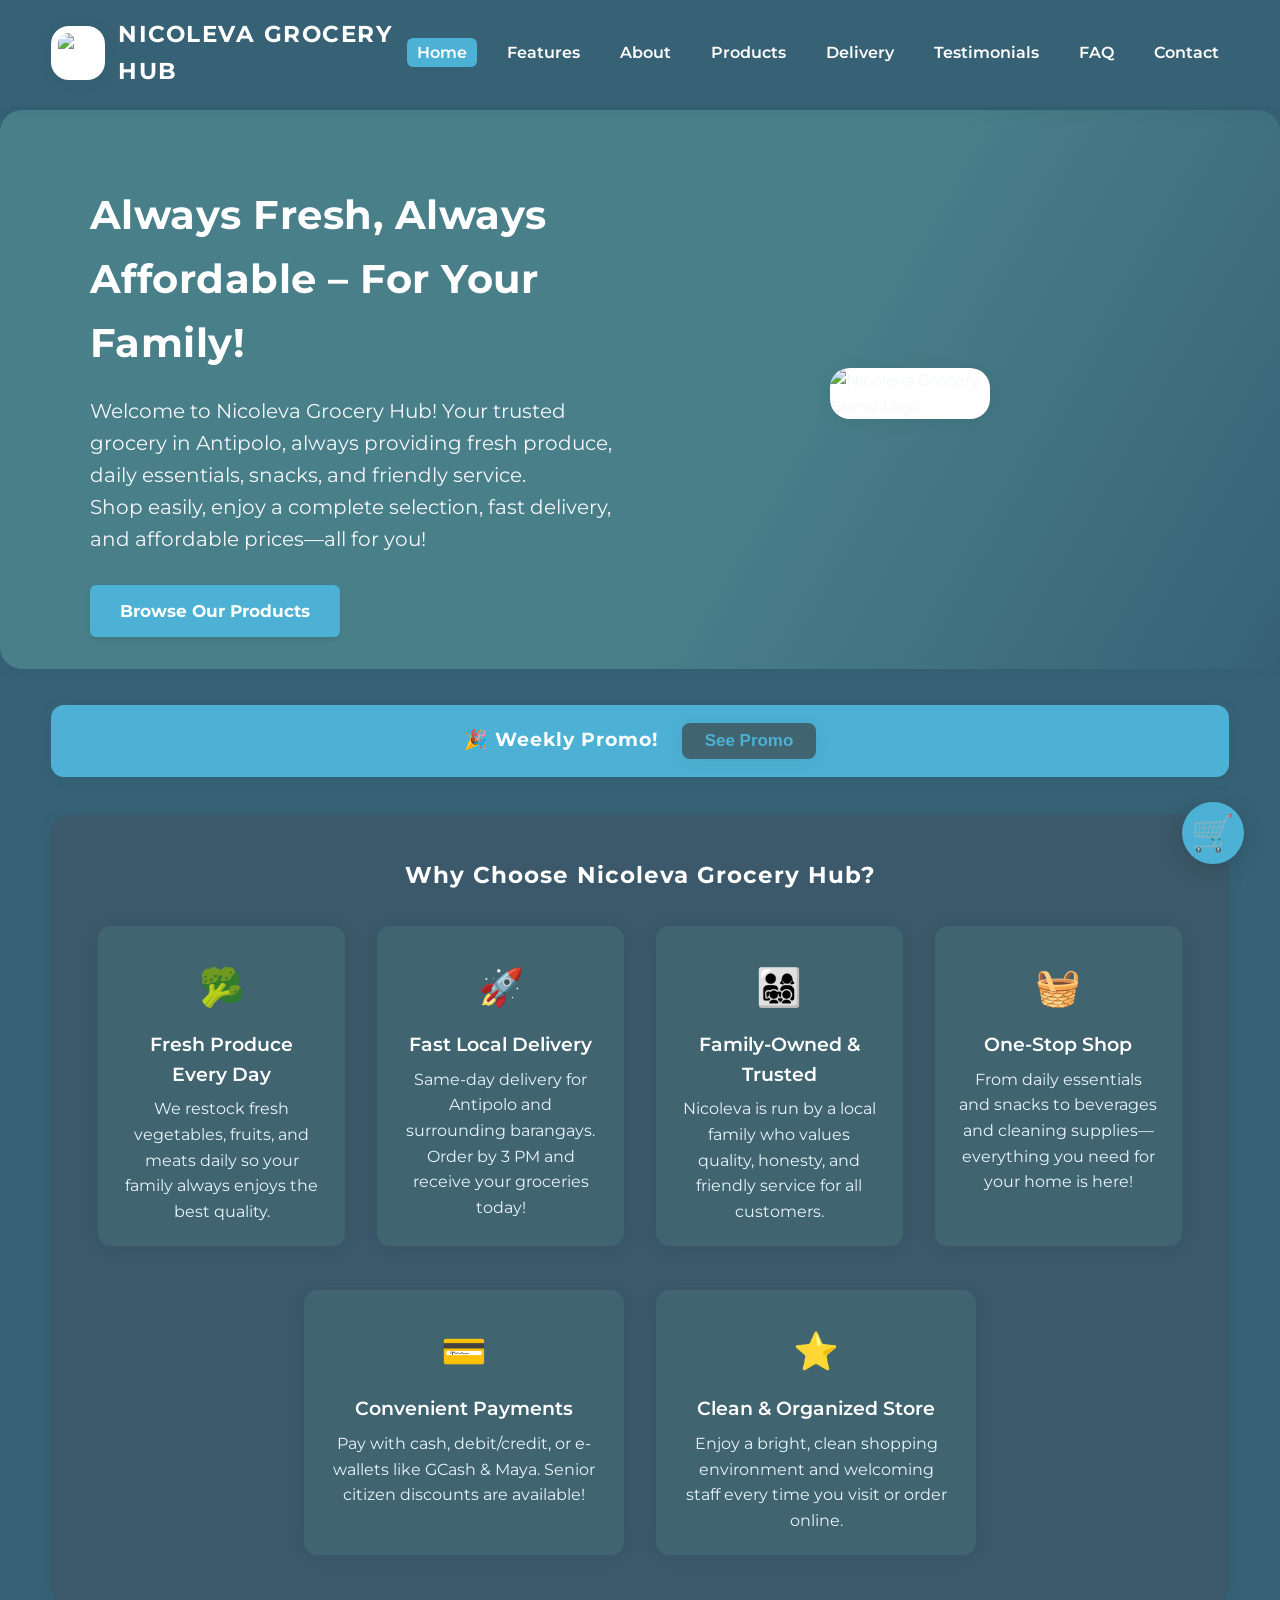
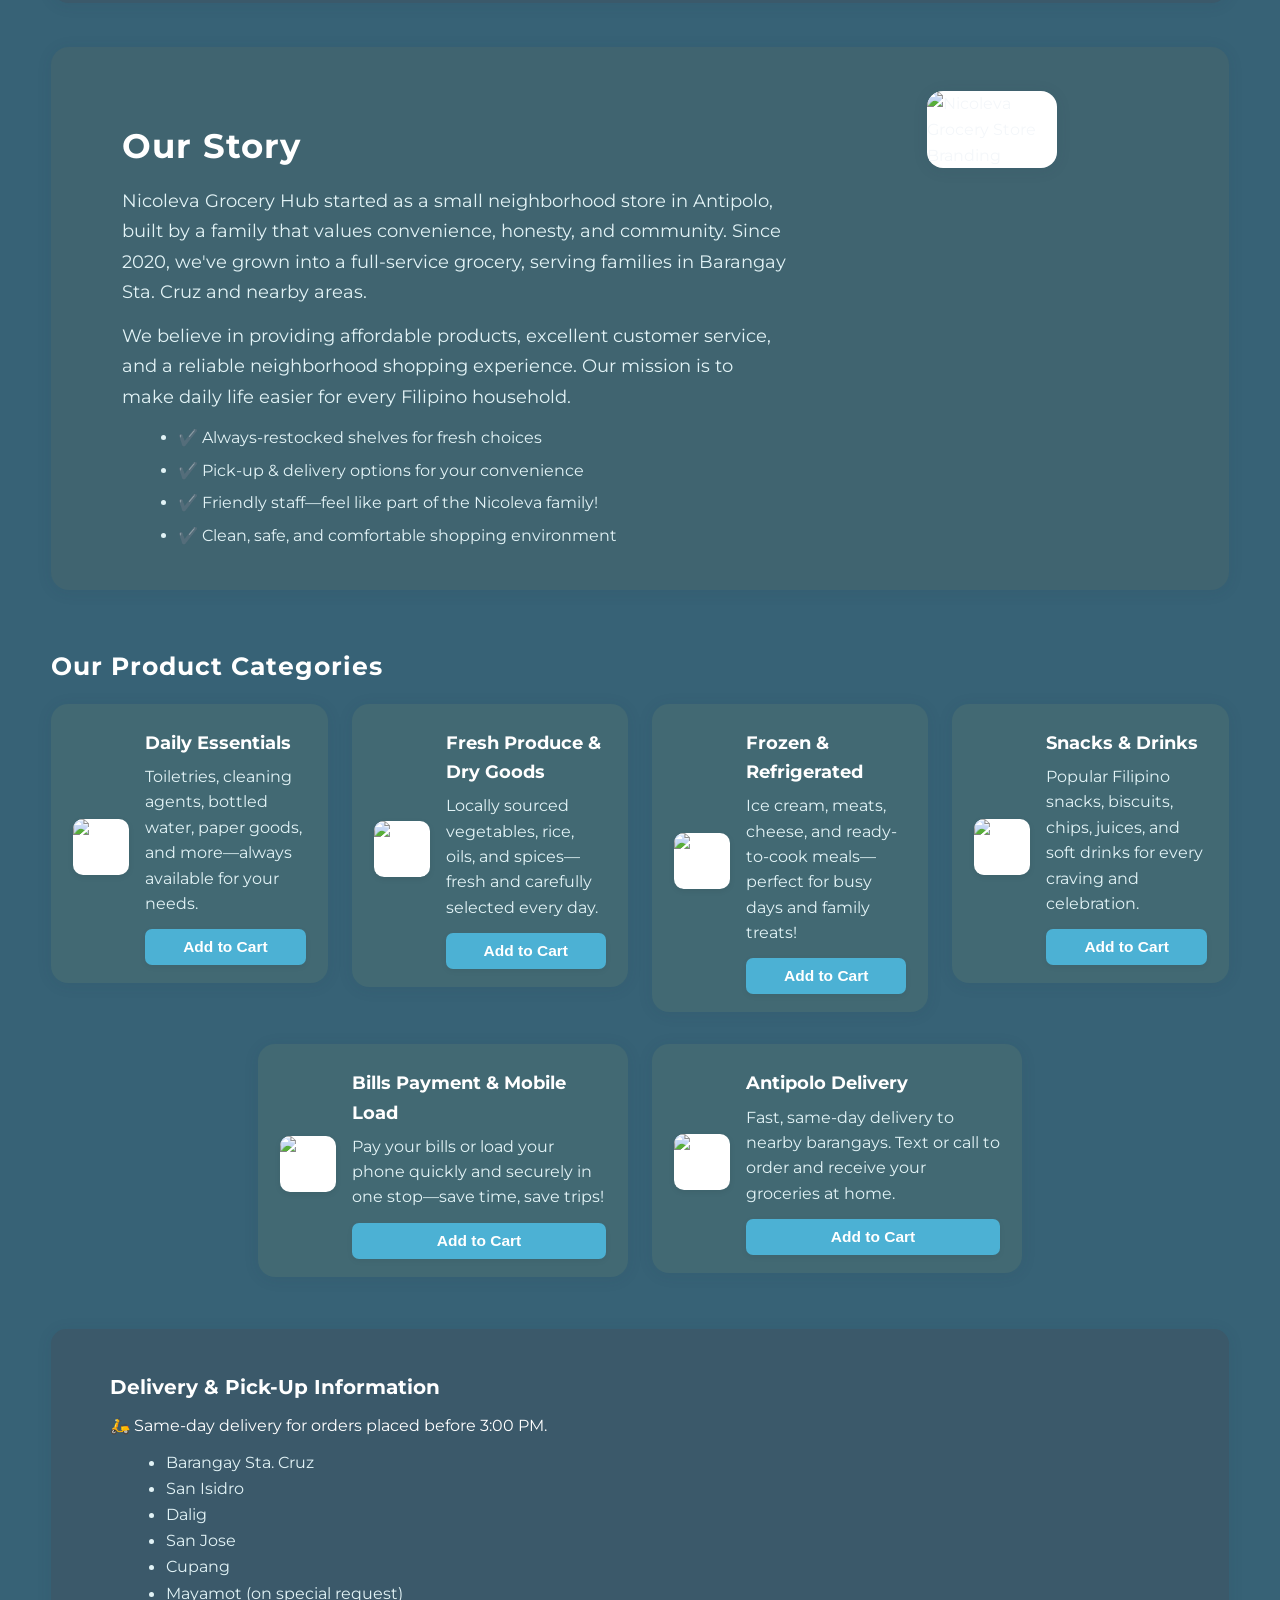
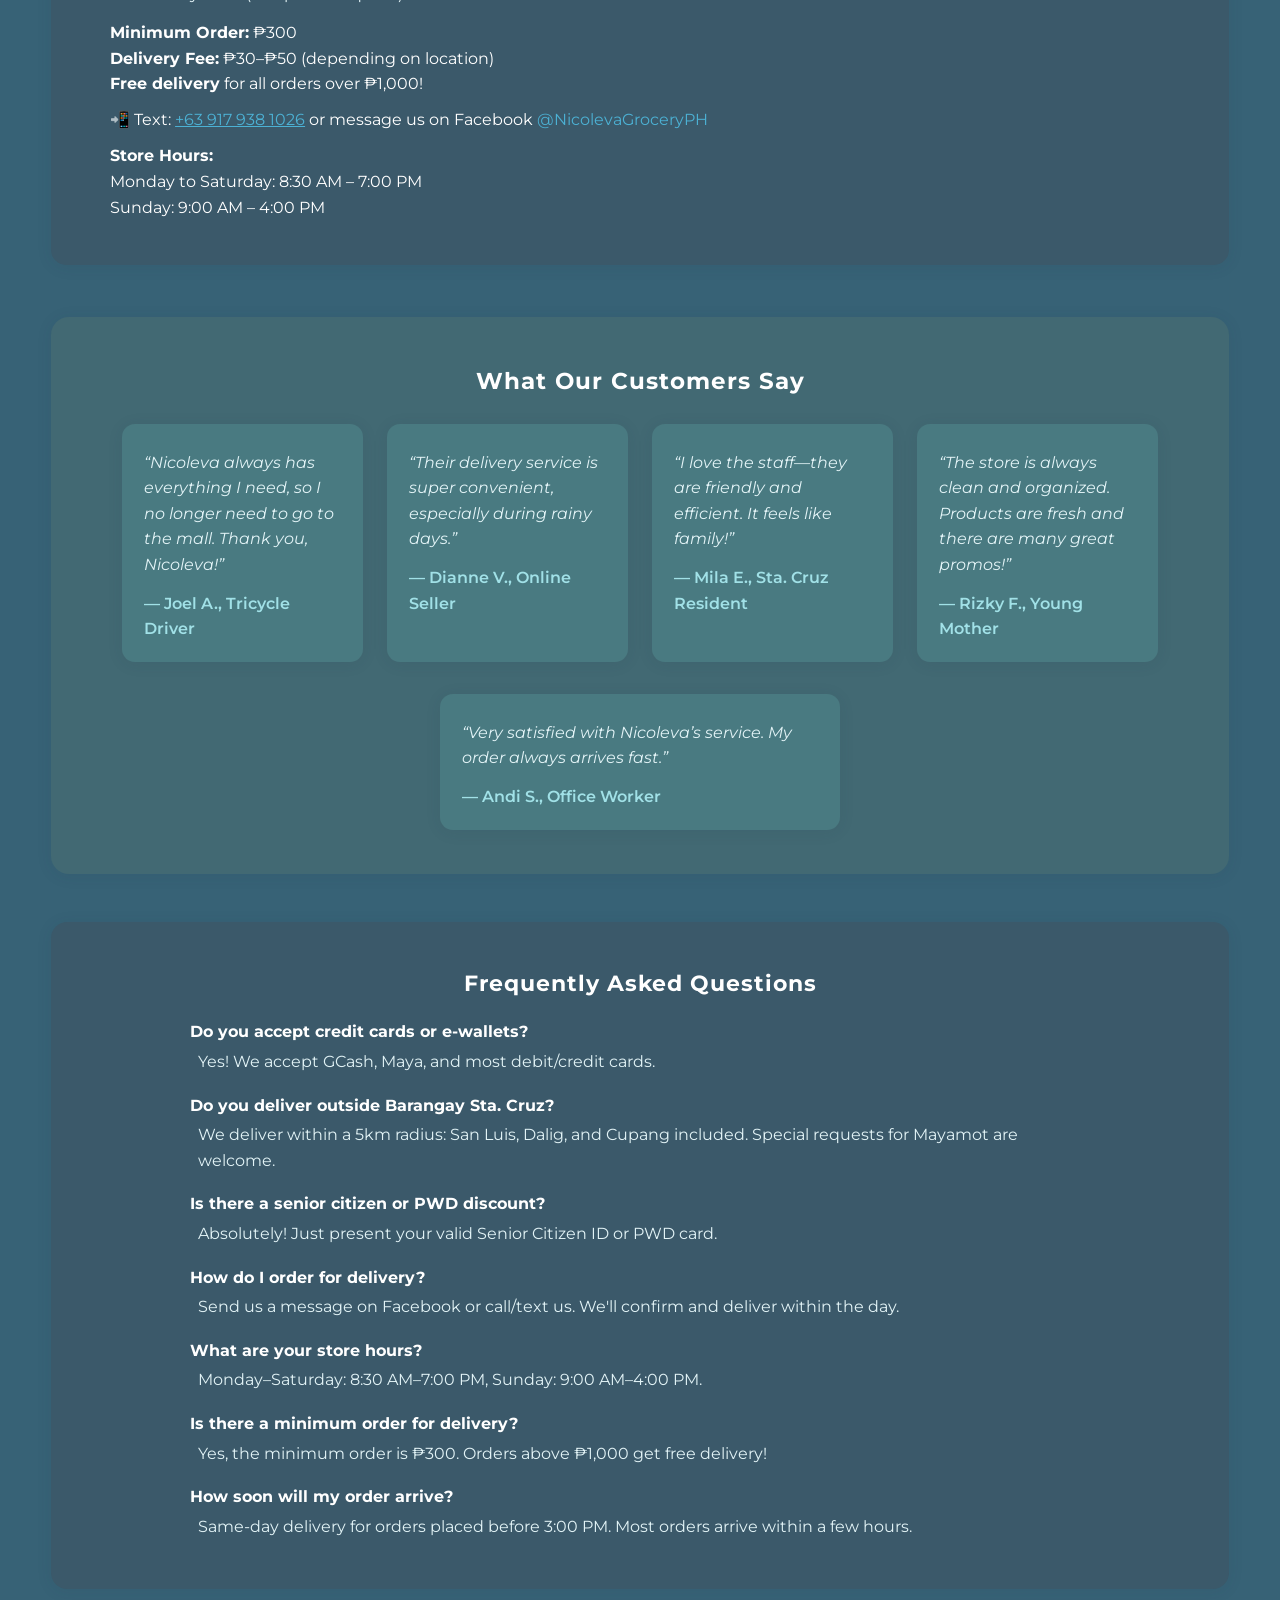
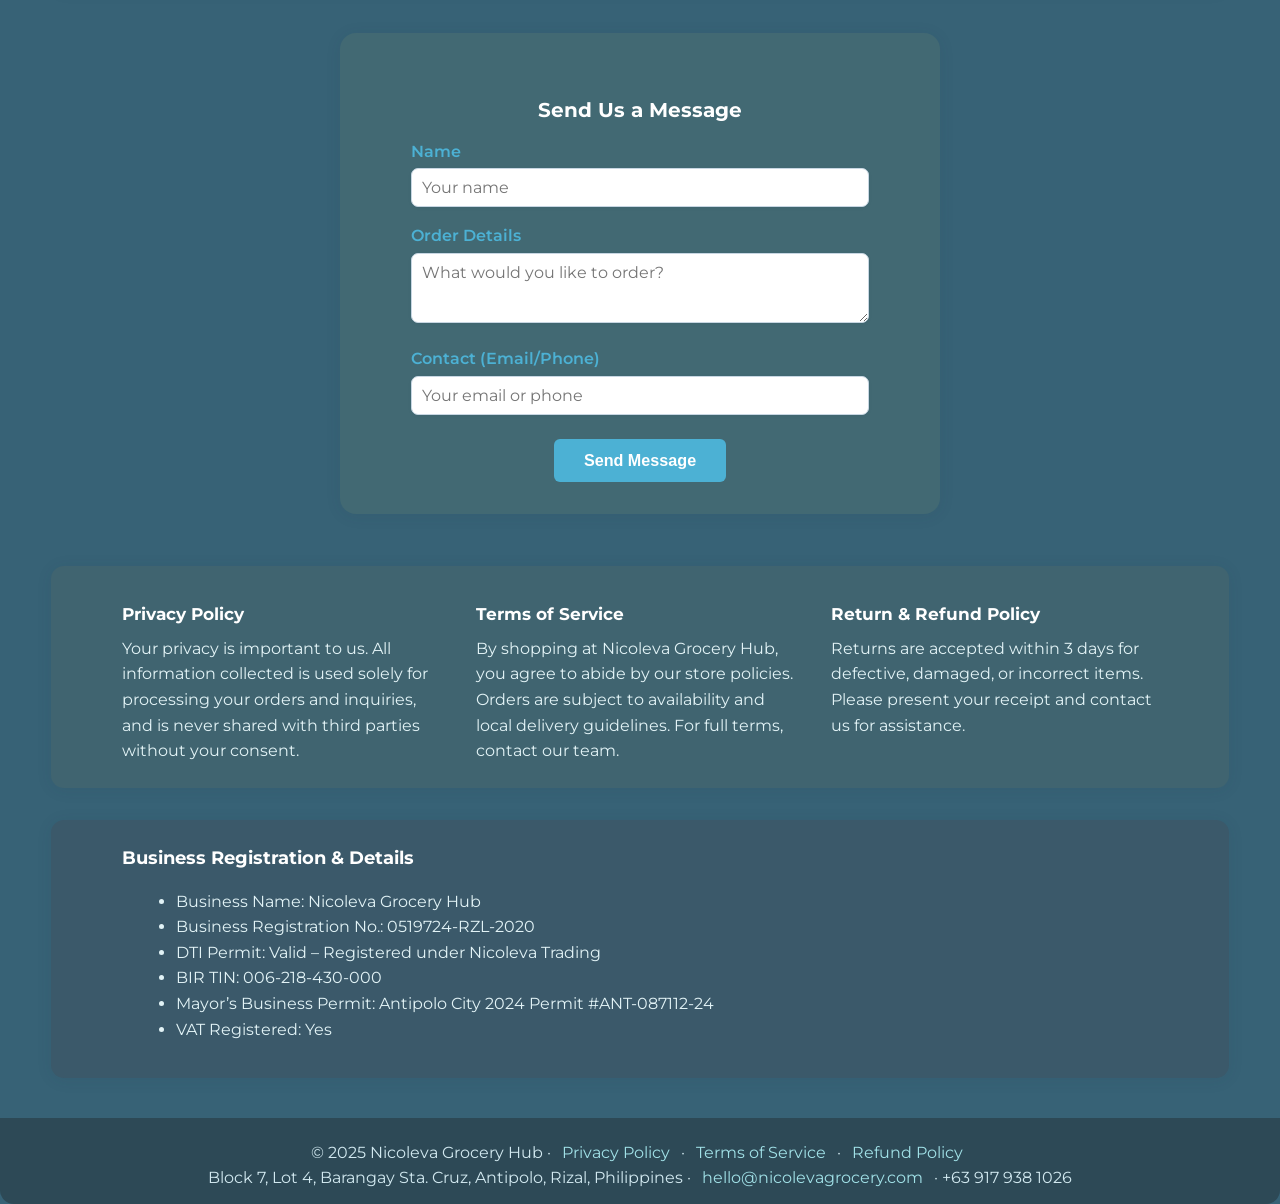
==== index.html @ 2c733f70 "Update index.html" ====
<!DOCTYPE html>
<html lang="en">
<head>
  <meta charset="UTF-8">
  <title>Nicoleva Grocery Hub – Antipolo’s Trusted Grocery Store</title>
  <meta name="viewport" content="width=device-width, initial-scale=1.0">
  <meta name="description" content="Nicoleva Grocery Hub – Your trusted and affordable grocery partner in Antipolo. Fresh produce, daily essentials, fast delivery, and great service in one place.">
  <link rel="icon" type="image/png" href="FAVICON.png">
  <link href="https://fonts.googleapis.com/css?family=Montserrat:400,600,700&display=swap" rel="stylesheet">
  <style>
    :root {
      --primary: #376276;
      --accent: #4cb1d4;
      --card-bg: #406470;
      --card-bg-alt: #426973;
      --section-bg: #3b596a;
      --text-main: #f4f7fa;
      --text-alt: #e2f3f6;
      --white: #fff;
      --shadow: 0 2px 16px rgba(30,60,74,0.09);
      --success: #2ecc71;
      --danger: #e74c3c;
    }
    * { box-sizing: border-box; }
    html, body {
      min-height: 100%;
      height: 100%;
    }
    body {
      margin: 0;
      font-family: 'Montserrat', Arial, sans-serif;
      background: var(--primary);
      color: var(--text-main);
      min-height: 100vh;
      line-height: 1.6;
    }
    header {
      background: var(--primary);
      box-shadow: var(--shadow);
      position: fixed;
      top: 0;
      left: 0;
      right: 0;
      width: 100vw;
      z-index: 1100;
      transition: box-shadow .16s;
    }
    .header-spacer {
      height: 86px;
      width: 100%;
      display: block;
    }
    @media (max-width: 600px) {
      .header-spacer {
        height: 60px;
      }
    }
    .container {
      width: 92%;
      max-width: 1200px;
      margin: 0 auto;
    }
    .navbar {
      display: flex;
      justify-content: space-between;
      align-items: center;
      padding: 16px 0;
      position: relative;
      min-height: 60px;
    }
    .navbar-inner {
      display: flex;
      width: 100%;
      align-items: center;
      justify-content: space-between;
    }
    .logo {
      display: flex;
      align-items: center;
      gap: 13px;
      text-decoration: none;
      color: var(--white);
      z-index: 1110;
    }
    .logo img {
      height: 54px;
      width: 54px;
      object-fit: contain;
      border-radius: 18px;
      background: var(--white);
      padding: 7px;
      box-shadow: var(--shadow);
    }
    .logo-text {
      font-weight: 700;
      font-size: 1.45rem;
      letter-spacing: 1.5px;
      color: var(--white);
    }
    nav {
      flex: 1 1 auto;
      display: flex;
      align-items: center;
      justify-content: flex-end;
      position: relative;
      z-index: 1109;
    }
    nav ul {
      display: flex;
      gap: 20px;
      list-style: none;
      margin: 0;
      padding: 0;
      transition: max-height 0.21s, opacity 0.18s;
      background: none;
      position: static;
      box-shadow: none;
      border-radius: 0;
    }
    nav a {
      text-decoration: none;
      color: var(--white);
      font-weight: 600;
      font-size: 1rem;
      padding: 5px 10px;
      border-radius: 6px;
      transition: background 0.2s;
    }
    nav a:hover, nav a.active {
      background: var(--accent);
      color: var(--white);
    }
    #burgerBtn {
      display: none;
      background: var(--accent);
      border: none;
      padding: 8px 14px;
      border-radius: 7px;
      font-size: 1.45em;
      color: var(--white);
      cursor: pointer;
      transition: background 0.2s;
      margin-left: 5px;
      margin-right: 3px;
      z-index: 1201;
      /* For mobile: will be absolutely positioned */
    }
    #burgerBtn:focus { outline: 2px solid #4cb1d4; }
    #burgerBtn.open {
      background: #357b92;
    }
    @media (max-width: 600px) {
      header {
        width: 100vw;
      }
      .navbar {
        padding: 0;
        min-height: 60px;
        height: 60px;
      }
      .navbar-inner {
        flex-direction: row;
        width: 100%;
        align-items: center;
        justify-content: space-between;
        height: 60px;
      }
      .logo img {
        height: 42px;
        width: 42px;
      }
      .logo-text {
        font-size: 1.07rem;
      }
      nav {
        width: 100%;
        height: 60px;
        display: flex;
        align-items: center;
        justify-content: flex-end;
        position: static;
      }
      #burgerBtn {
        display: inline-block;
        position: absolute;
        right: 0;
        top: 8px;
        margin-right: 18px;
        margin-left: 0;
        z-index: 1202;
      }
      nav ul {
        flex-direction: column;
        gap: 0;
        max-height: 0;
        opacity: 0;
        overflow: hidden;
        background: var(--primary);
        position: absolute;
        top: 60px;
        right: 0;
        left: 0;
        width: 100vw;
        box-shadow: 0 4px 24px rgba(0,0,0,0.09);
        border-radius: 0 0 14px 14px;
        z-index: 1100;
        transition: max-height 0.21s, opacity 0.18s;
      }
      nav ul.open {
        max-height: 600px;
        opacity: 1;
        padding: 14px 0 12px 0;
      }
      nav ul li {
        width: 100%;
        text-align: center;
        margin: 0;
        padding: 0;
      }
      nav ul li a {
        display: block;
        width: 100%;
        padding: 14px 14px;
        font-size: 1.08rem;
        border-radius: 0;
        border-bottom: 1px solid #426973;
      }
      nav ul li:last-child a {
        border-bottom: none;
      }
    }
    @media (max-width: 900px) {
      .features-list, .products-grid, .testimonials-grid {
        flex-direction: column;
        align-items: center;
      }
      .section-title, .features-title, .testimonials-title, .faq-title {
        text-align: center;
      }
      .about-section, .policies-section, .business-details-section, .delivery-section, .faq-section, .testimonials-section {
        padding-left: 3%;
        padding-right: 3%;
      }
    }
    /* HERO */
    .hero {
      background: linear-gradient(120deg, #487f89 60%, var(--primary) 100%);
      border-radius: 22px;
      margin-top: 24px;
      display: flex;
      flex-wrap: wrap;
      align-items: center;
      justify-content: space-between;
      padding: 40px 7% 32px 7%;
      box-shadow: var(--shadow);
      min-height: 320px;
    }
    .hero-content {
      max-width: 540px;
    }
    .hero-title {
      font-size: 2.5rem;
      font-weight: 700;
      color: var(--white);
      margin-bottom: 14px;
      letter-spacing: 0.5px;
    }
    .hero-subtitle {
      font-size: 1.25rem;
      color: var(--text-main);
      margin-bottom: 20px;
      line-height: 1.6;
    }
    .hero-action {
      background: var(--accent);
      color: var(--white);
      font-weight: 700;
      font-size: 1.09rem;
      border: none;
      border-radius: 6px;
      padding: 12px 30px;
      margin-top: 10px;
      cursor: pointer;
      transition: background 0.2s;
      box-shadow: 0 2px 6px rgba(0,0,0,0.07);
      text-decoration: none;
      display: inline-block;
    }
    .hero-action:hover {
      background: #2f9dbf;
    }
    .hero-img {
      flex: 1 1 210px;
      display: flex;
      justify-content: center;
      align-items: center;
      min-width: 180px;
    }
    .hero-img img {
      width: 160px;
      max-width: 100%;
      border-radius: 20px;
      background: var(--white);
      box-shadow: var(--shadow);
    }
    .promo-banner {
      background: var(--accent);
      color: var(--white);
      text-align: center;
      font-size: 1.18rem;
      font-weight: 700;
      letter-spacing: 1px;
      padding: 18px 0;
      border-radius: 13px;
      margin: 36px 0 24px 0;
      position: relative;
      box-shadow: var(--shadow);
    }
    .promo-btn {
      background: var(--card-bg);
      color: var(--accent);
      border: none;
      border-radius: 8px;
      padding: 8px 23px;
      font-size: 1.06rem;
      font-weight: 700;
      cursor: pointer;
      margin-left: 18px;
      transition: background 0.18s, color 0.18s;
      box-shadow: var(--shadow);
    }
    .promo-btn:hover {
      background: var(--white);
      color: var(--primary);
    }
    .promo-popup-bg {
      position: fixed;
      top: 0; left: 0; right: 0; bottom: 0;
      background: rgba(34,56,77,0.65);
      z-index: 1000;
      display: none;
      align-items: center;
      justify-content: center;
    }
    .promo-popup-bg.active {
      display: flex;
    }
    .promo-popup {
      background: var(--white);
      color: var(--primary);
      border-radius: 18px;
      padding: 36px 34px 26px 34px;
      box-shadow: 0 6px 32px rgba(0,0,0,0.17);
      text-align: center;
      position: relative;
      max-width: 95vw;
      width: 350px;
      animation: popup-fade-in 0.23s;
    }
    @keyframes popup-fade-in {
      from { transform:scale(0.9); opacity:0; }
      to { transform:scale(1); opacity:1; }
    }
    .promo-popup h4 {
      margin-top: 0;
      font-size: 1.35rem;
      font-weight: 700;
    }
    .promo-popup p {
      margin: 12px 0 0 0;
      font-size: 1.05rem;
      color: #2a4d5e;
    }
    .promo-close {
      position: absolute;
      top: 10px; right: 16px;
      background: none; border: none; font-size: 1.6em; color: var(--accent); cursor: pointer;
      font-weight: bold;
      padding: 0;
      line-height: 1;
    }
    .features-section {
      background: var(--section-bg);
      border-radius: 18px;
      margin: 38px 0 32px 0;
      box-shadow: var(--shadow);
      padding: 42px 4% 36px 4%;
    }
    .features-title {
      font-size: 1.45rem;
      font-weight: 700;
      color: var(--white);
      letter-spacing: 1px;
      text-align: center;
      margin-bottom: 32px;
    }
    .features-list {
      display: flex;
      flex-wrap: wrap;
      gap: 32px;
      justify-content: center;
      align-items: stretch;
    }
    .feature-card {
      background: var(--card-bg);
      border-radius: 13px;
      flex: 1 1 220px;
      min-width: 220px;
      max-width: 320px;
      padding: 32px 24px 22px 24px;
      box-shadow: var(--shadow);
      display: flex;
      flex-direction: column;
      align-items: center;
      text-align: center;
      color: var(--white);
      transition: transform 0.18s;
      margin-bottom: 12px;
    }
    .feature-card:hover {
      transform: translateY(-6px) scale(1.028);
      background: var(--accent);
      color: var(--white);
    }
    .feature-icon {
      font-size: 2.3rem;
      margin-bottom: 13px;
      color: var(--accent);
    }
    .feature-title {
      font-size: 1.16rem;
      font-weight: 600;
      margin-bottom: 7px;
      color: var(--white);
    }
    .feature-desc {
      font-size: 1rem;
      color: #e7f4fb;
      min-height: 52px;
    }
    .about-section {
      display: flex;
      flex-wrap: wrap;
      gap: 38px;
      align-items: flex-start;
      margin: 44px 0 0 0;
      background: var(--card-bg);
      border-radius: 18px;
      padding: 44px 6% 34px 6%;
      box-shadow: var(--shadow);
    }
    .about-content {
      flex: 2 1 340px;
    }
    .about-title {
      font-size: 2.1rem;
      font-weight: 700;
      margin-bottom: 13px;
      color: var(--white);
      letter-spacing: 1px;
    }
    .about-text {
      font-size: 1.12rem;
      margin-bottom: 13px;
      color: var(--text-alt);
      line-height: 1.7;
    }
    .about-list {
      margin: 0 0 0 16px;
      color: var(--text-alt);
    }
    .about-list li {
      margin-bottom: 7px;
      font-size: 1rem;
    }
    .about-img {
      flex: 1 1 170px;
      display: flex;
      justify-content: center;
      align-items: flex-start;
    }
    .about-img img {
      width: 130px;
      background: var(--white);
      border-radius: 16px;
      box-shadow: var(--shadow);
    }
    .products-section {
      margin: 56px 0 30px 0;
    }
    .section-title {
      font-size: 1.58rem;
      font-weight: 700;
      color: var(--white);
      margin-bottom: 18px;
      letter-spacing: 1px;
      text-align: left;
    }
    .products-grid {
      display: flex;
      flex-wrap: wrap;
      gap: 24px;
      justify-content: center;
      align-items: flex-start;
    }
    .product-card {
      background: var(--card-bg-alt);
      border-radius: 17px;
      flex: 1 1 240px;
      min-width: 260px;
      max-width: 370px;
      padding: 24px 22px 18px 22px;
      box-shadow: var(--shadow);
      color: var(--white);
      display: flex;
      flex-direction: row;
      gap: 16px;
      align-items: center;
      margin-bottom: 8px;
      transition: background 0.18s;
      position: relative;
    }
    .product-card:hover {
      background: var(--accent);
      color: var(--white);
    }
    .product-image {
      width: 56px;
      height: 56px;
      flex-shrink: 0;
      border-radius: 10px;
      background: var(--white);
      object-fit: cover;
      box-shadow: 0 2px 6px rgba(0,0,0,0.07);
      display: flex;
      align-items: center;
      justify-content: center;
    }
    .product-image img {
      width: 100%;
      height: 100%;
      border-radius: 10px;
      object-fit: cover;
      display: block;
    }
    .product-info {
      flex: 1 1 auto;
      display: flex;
      flex-direction: column;
      gap: 4px;
    }
    .product-title {
      font-size: 1.14rem;
      font-weight: 700;
      margin-bottom: 3px;
      color: var(--white);
    }
    .product-desc {
      font-size: 0.99rem;
      color: var(--text-alt);
    }
    .delivery-section {
      margin: 44px 0 38px 0;
      background: var(--section-bg);
      border-radius: 15px;
      padding: 42px 5% 34px 5%;
      box-shadow: var(--shadow);
      color: var(--white);
    }
    .delivery-title {
      font-size: 1.27rem;
      font-weight: 700;
      margin-bottom: 10px;
      color: var(--white);
    }
    .delivery-list {
      margin: 0 0 14px 16px;
      color: var(--text-alt);
      font-size: 1.02rem;
      line-height: 1.6;
    }
    .delivery-info {
      margin-bottom: 10px;
      font-size: 1.01rem;
    }
    .testimonials-section {
      margin: 52px 0 38px 0;
      background: var(--card-bg-alt);
      border-radius: 18px;
      padding: 46px 6% 36px 6%;
      box-shadow: var(--shadow);
    }
    .testimonials-title {
      font-size: 1.45rem;
      font-weight: 700;
      color: var(--white);
      margin-bottom: 24px;
      letter-spacing: 1px;
      text-align: center;
    }
    .testimonials-grid {
      display: flex;
      flex-wrap: wrap;
      gap: 24px;
      justify-content: center;
    }
    .testimonial-card {
      background: #497a81;
      border-radius: 13px;
      flex: 1 1 240px;
      min-width: 220px;
      max-width: 400px;
      padding: 26px 22px 20px 22px;
      color: var(--white);
      box-shadow: var(--shadow);
      font-size: 1rem;
      margin-bottom: 8px;
      position: relative;
    }
    .testimonial-quote {
      font-style: italic;
      color: #e2f3f6;
      margin-bottom: 13px;
    }
    .testimonial-author {
      font-weight: 600;
      color: #a1e1e7;
    }
    .faq-section {
      margin: 48px 0 38px 0;
      background: var(--section-bg);
      border-radius: 16px;
      padding: 44px 6% 32px 6%;
      box-shadow: var(--shadow);
      color: var(--white);
    }
    .faq-title {
      font-size: 1.36rem;
      font-weight: 700;
      margin-bottom: 19px;
      letter-spacing: 1px;
      text-align: center;
    }
    .faq-list {
      max-width: 900px;
      margin: 0 auto;
      color: var(--text-alt);
    }
    .faq-item {
      margin-bottom: 18px;
    }
    .faq-q {
      font-weight: 700;
      color: var(--white);
      margin-bottom: 4px;
    }
    .faq-a {
      margin-left: 0.5em;
    }
    .message-section {
      background: var(--card-bg-alt);
      border-radius: 16px;
      padding: 44px 6% 32px 6%;
      box-shadow: var(--shadow);
      color: var(--white);
      margin: 44px 0 36px 0;
      max-width: 600px;
      margin-left: auto;
      margin-right: auto;
    }
    .message-title {
      font-size: 1.27rem;
      font-weight: 700;
      margin-bottom: 12px;
      text-align: center;
    }
    .message-form label {
      display: block;
      margin-bottom: 4px;
      font-weight: 600;
      color: var(--accent);
    }
    .message-form input,
    .message-form textarea {
      width: 100%;
      padding: 9px 10px;
      margin-bottom: 16px;
      border: 1px solid #c7d6e2;
      border-radius: 7px;
      font-size: 1rem;
      font-family: inherit;
      background: var(--white);
      color: var(--primary);
      box-shadow: 0 1px 4px rgba(0,0,0,0.04);
    }
    .message-form textarea {
      min-height: 70px;
      resize: vertical;
    }
    .message-form button {
      background: var(--accent);
      color: var(--white);
      font-weight: 700;
      font-size: 1.01rem;
      border: none;
      border-radius: 6px;
      padding: 12px 30px;
      cursor: pointer;
      transition: background 0.16s;
      margin-top: 8px;
      display: block;
      margin-left: auto;
      margin-right: auto;
    }
    .message-form button:hover {
      background: #357b92;
    }
    .form-success {
      color: var(--success);
      font-weight: 600;
      text-align: center;
      margin-bottom: 14px;
    }
    .form-error {
      color: var(--danger);
      font-weight: 600;
      text-align: center;
      margin-bottom: 14px;
    }
    .cart-fab {
      position: fixed;
      right: 36px;
      bottom: 36px;
      background: var(--accent);
      color: var(--white);
      border: none;
      border-radius: 50%;
      width: 62px;
      height: 62px;
      display: flex;
      align-items: center;
      justify-content: center;
      box-shadow: 0 4px 24px rgba(0,0,0,0.15);
      cursor: pointer;
      z-index: 900;
      font-size: 2.2em;
      transition: background 0.18s;
    }
    .cart-fab:hover {
      background: #357b92;
    }
    @media (max-width: 600px) {
      .cart-fab {
        right: 18px;
        bottom: 18px;
        width: 54px;
        height: 54px;
        font-size: 1.75em;
      }
    }
    .cart-section {
      background: var(--card-bg-alt);
      border-radius: 14px;
      padding: 24px 5% 20px 5%;
      margin: 36px auto 30px auto;
      box-shadow: var(--shadow);
      color: var(--white);
      max-width: 460px;
      text-align: left;
      display: none;
      position: fixed;
      right: 40px;
      bottom: 110px;
      z-index: 1200;
      animation: popup-fade-in 0.23s;
    }
    .cart-section.open {
      display: block;
    }
    .cart-title {
      font-size: 1.19rem;
      font-weight: 700;
      margin-bottom: 8px;
    }
    .cart-items {
      margin-bottom: 8px;
      color: var(--text-alt);
    }
    .cart-empty {
      font-size: 1rem;
      color: #d2e9f0;
    }
    .cart-close-btn {
      position: absolute;
      top: 8px; right: 16px;
      background: none; border: none; font-size: 1.28em; color: var(--accent); cursor: pointer;
      font-weight: bold;
      line-height: 1;
    }
    @media (max-width: 600px) {
      .cart-section {
        right: 4px;
        left: 4px;
        width: auto;
        max-width: 97vw;
        bottom: 70px;
        padding: 19px 4% 14px 4%;
      }
    }
    .policies-section {
      background: var(--card-bg);
      border-radius: 13px;
      padding: 34px 6% 24px 6%;
      margin: 52px 0 32px 0;
      box-shadow: var(--shadow);
      color: var(--white);
      display: flex;
      flex-wrap: wrap;
      gap: 27px;
      justify-content: space-between;
    }
    .policy {
      flex: 1 1 220px;
      min-width: 200px;
      max-width: 390px;
      color: var(--text-alt);
    }
    .policy-title {
      font-size: 1.08rem;
      font-weight: 700;
      margin-bottom: 8px;
      color: var(--white);
    }
    .business-details-section {
      padding: 24px 6% 20px 6%;
      margin-bottom: 40px;
      background: var(--section-bg);
      border-radius: 13px;
      box-shadow: var(--shadow);
      color: var(--white);
    }
    .business-title {
      font-size: 1.13rem;
      font-weight: 700;
      margin-bottom: 8px;
    }
    .business-list {
      font-size: 1rem;
      color: var(--text-alt);
      margin-left: 14px;
    }
    footer {
      background: #2d4956;
      color: #d2e9f0;
      text-align: center;
      padding: 22px 0 14px 0;
      font-size: 0.98rem;
      border-radius: 0 0 14px 14px;
      margin-bottom: 0;
      margin-top: 22px;
    }
    footer a {
      color: #a1e1e7;
      text-decoration: none;
      margin: 0 7px;
    }
    footer a:hover { text-decoration: underline; }

    /* Tambahan untuk Add to Cart button */
    .add-cart-btn {
      background: var(--accent);
      color: var(--white);
      font-weight: 600;
      font-size: 0.97rem;
      border: none;
      border-radius: 7px;
      padding: 9px 20px;
      margin-top: 9px;
      cursor: pointer;
      transition: background 0.19s;
      box-shadow: 0 2px 6px rgba(0,0,0,0.05);
      display: inline-block;
    }
    .add-cart-btn:hover {
      background: #2f9dbf;
    }
    .cart-added-msg {
      color: var(--success);
      font-weight: 600;
      font-size: 0.98rem;
      margin-top: 6px;
      display: none;
    }

    /* Style tombol clear cart (per produk di cart) */
    .clear-cart-btn {
      background: var(--danger);
      color: #fff;
      font-weight: 700;
      font-size: 0.97rem;
      border: none;
      border-radius: 6px;
      padding: 5px 13px;
      margin-left: 10px;
      margin-right: 0;
      cursor: pointer;
      transition: background 0.19s;
      box-shadow: 0 1px 4px rgba(0,0,0,0.06);
      display: inline-block;
      vertical-align: middle;
    }
    .clear-cart-btn:hover {
      background: #c0392b;
    }
    /* Style tombol clear all cart */
    .clear-all-cart-btn {
      background: #e67e22;
      color: #fff;
      font-weight: 700;
      font-size: 0.97rem;
      border: none;
      border-radius: 6px;
      padding: 8px 18px;
      margin-top: 9px;
      margin-bottom: 7px;
      cursor: pointer;
      transition: background 0.19s;
      box-shadow: 0 1px 4px rgba(0,0,0,0.06);
      display: block;
      width: 100%;
      text-align: center;
    }
    .clear-all-cart-btn:hover {
      background: #d35400;
    }
    /* Style tombol checkout dan popup checkout tetap */
    .checkout-btn {
      background: #2ecc71;
      color: #fff;
      font-weight: 700;
      font-size: 1.07rem;
      border: none;
      border-radius: 8px;
      padding: 13px 32px;
      margin: 16px 0 0 0;
      cursor: pointer;
      transition: background 0.18s;
      box-shadow: 0 2px 8px rgba(0,0,0,0.07);
      display: block;
      width: 100%;
      text-align: center;
    }
    .checkout-btn:disabled {
      background: #a7e6c3;
      cursor: not-allowed;
      color: #ffffff;
    }
    .checkout-btn:hover:enabled {
      background: #1fa95a;
    }
    .checkout-popup-bg {
      position: fixed;
      left: 0; top: 0; right: 0; bottom: 0;
      background: rgba(57,72,92,0.57);
      z-index: 3000;
      display: none;
      align-items: center;
      justify-content: center;
    }
    .checkout-popup-bg.active {
      display: flex;
    }
    .checkout-popup {
      background: #fff;
      color: #376276;
      border-radius: 18px;
      box-shadow: 0 8px 32px rgba(0,0,0,0.18);
      padding: 38px 32px 29px 32px;
      text-align: center;
      min-width: 320px;
      max-width: 94vw;
      width: 370px;
      position: relative;
      animation: popup-fade-in 0.22s;
    }
    .checkout-popup h3 {
      margin-top: 0;
      font-size: 1.38rem;
      font-weight: 700;
      color: #2ecc71;
    }
    .checkout-popup ul {
      text-align: left;
      margin: 14px 0 0 0;
      padding: 0 0 0 18px;
      color: #2a4d5e;
      font-size: 1.06rem;
    }
    .checkout-popup .checkout-success {
      color: #2ecc71;
      font-weight: 700;
      margin: 17px 0 0 0;
      font-size: 1.13rem;
    }
    .checkout-popup .checkout-close {
      position: absolute;
      top: 10px;
      right: 18px;
      font-size: 1.6em;
      background: none;
      border: none;
      color: #4cb1d4;
      cursor: pointer;
      font-weight: bold;
      line-height: 1;
    }
    @media (max-width:500px){
      .checkout-popup {
        padding: 18px 4vw 14px 4vw;
        min-width: 0;
        width: 97vw;
      }
    }
  </style>
</head>
<body>
  <header>
    <div class="container navbar">
      <div class="navbar-inner">
        <a href="#" class="logo">
          <img src="LOGO.png" alt="Nicoleva Grocery Hub Logo" loading="lazy">
          <span class="logo-text">NICOLEVA GROCERY HUB</span>
        </a>
        <nav>
          <button id="burgerBtn" aria-label="Open Navigation Menu" tabindex="0" style="display:none;">
            &#9776;
          </button>
          <ul id="navMenu">
            <li><a href="#home" class="active">Home</a></li>
            <li><a href="#features">Features</a></li>
            <li><a href="#about">About</a></li>
            <li><a href="#products">Products</a></li>
            <li><a href="#delivery">Delivery</a></li>
            <li><a href="#testimonials">Testimonials</a></li>
            <li><a href="#faq">FAQ</a></li>
            <li><a href="#messages">Contact</a></li>
          </ul>
        </nav>
      </div>
    </div>
  </header>
  <div class="header-spacer"></div>
  <main>
    <section class="hero" id="home">
      <div class="hero-content">
        <h1 class="hero-title">Always Fresh, Always Affordable – For Your Family!</h1>
        <p class="hero-subtitle">
          Welcome to Nicoleva Grocery Hub! Your trusted grocery in Antipolo, always providing fresh produce, daily essentials, snacks, and friendly service.<br>
          Shop easily, enjoy a complete selection, fast delivery, and affordable prices—all for you!
        </p>
        <a href="#products" class="hero-action">Browse Our Products</a>
      </div>
      <div class="hero-img">
        <img src="LOGO.png" alt="Nicoleva Grocery Brand Logo">
      </div>
    </section>

    <div class="container">
      <section class="promo-banner">
        🎉 Weekly Promo! 
        <button class="promo-btn" id="promoBtn">See Promo</button>
      </section>
      <div class="promo-popup-bg" id="promoPopupBg">
        <div class="promo-popup">
          <button class="promo-close" id="promoCloseBtn" aria-label="Close">&times;</button>
          <h4>Buy 1 Board, Get 1 KG Free!</h4>
          <p>This week only, buy any board and receive 1 kilogram of your choice of rice or sugar for FREE.<br><br>
            Shop now and enjoy extra value only at Nicoleva Grocery Hub. Promo valid for walk-in and delivery orders.
          </p>
        </div>
      </div>
      <section class="features-section" id="features">
        <div class="features-title">Why Choose Nicoleva Grocery Hub?</div>
        <div class="features-list">
          <div class="feature-card">
            <div class="feature-icon">🥦</div>
            <div class="feature-title">Fresh Produce Every Day</div>
            <div class="feature-desc">We restock fresh vegetables, fruits, and meats daily so your family always enjoys the best quality.</div>
          </div>
          <div class="feature-card">
            <div class="feature-icon">🚀</div>
            <div class="feature-title">Fast Local Delivery</div>
            <div class="feature-desc">Same-day delivery for Antipolo and surrounding barangays. Order by 3 PM and receive your groceries today!</div>
          </div>
          <div class="feature-card">
            <div class="feature-icon">👨‍👩‍👧‍👦</div>
            <div class="feature-title">Family-Owned & Trusted</div>
            <div class="feature-desc">Nicoleva is run by a local family who values quality, honesty, and friendly service for all customers.</div>
          </div>
          <div class="feature-card">
            <div class="feature-icon">🧺</div>
            <div class="feature-title">One-Stop Shop</div>
            <div class="feature-desc">From daily essentials and snacks to beverages and cleaning supplies—everything you need for your home is here!</div>
          </div>
          <div class="feature-card">
            <div class="feature-icon">💳</div>
            <div class="feature-title">Convenient Payments</div>
            <div class="feature-desc">Pay with cash, debit/credit, or e-wallets like GCash & Maya. Senior citizen discounts are available!</div>
          </div>
          <div class="feature-card">
            <div class="feature-icon">⭐</div>
            <div class="feature-title">Clean & Organized Store</div>
            <div class="feature-desc">Enjoy a bright, clean shopping environment and welcoming staff every time you visit or order online.</div>
          </div>
        </div>
      </section>
      <section class="about-section" id="about">
        <div class="about-content">
          <h2 class="about-title">Our Story</h2>
          <div class="about-text">
            Nicoleva Grocery Hub started as a small neighborhood store in Antipolo, built by a family that values convenience, honesty, and community. Since 2020, we've grown into a full-service grocery, serving families in Barangay Sta. Cruz and nearby areas.
          </div>
          <div class="about-text">
            We believe in providing affordable products, excellent customer service, and a reliable neighborhood shopping experience. Our mission is to make daily life easier for every Filipino household.
          </div>
          <ul class="about-list">
            <li>✔️ Always-restocked shelves for fresh choices</li>
            <li>✔️ Pick-up & delivery options for your convenience</li>
            <li>✔️ Friendly staff—feel like part of the Nicoleva family!</li>
            <li>✔️ Clean, safe, and comfortable shopping environment</li>
          </ul>
        </div>
        <div class="about-img">
          <img src="LOGO.png" alt="Nicoleva Grocery Store Branding">
        </div>
      </section>
      <section class="products-section" id="products">
        <h2 class="section-title">Our Product Categories</h2>
        <div class="products-grid">
          <div class="product-card" data-title="Daily Essentials">
            <div class="product-image">
              <img src="assets/daily-essentials.jpg" alt="Daily Essentials">
            </div>
            <div class="product-info">
              <div class="product-title">Daily Essentials</div>
              <div class="product-desc">Toiletries, cleaning agents, bottled water, paper goods, and more—always available for your needs.</div>
              <button class="add-cart-btn">Add to Cart</button>
              <div class="cart-added-msg">Added to cart!</div>
            </div>
          </div>
          <div class="product-card" data-title="Fresh Produce & Dry Goods">
            <div class="product-image">
              <img src="assets/fresh-produce.jpg" alt="Fresh Produce & Dry Goods">
            </div>
            <div class="product-info">
              <div class="product-title">Fresh Produce & Dry Goods</div>
              <div class="product-desc">Locally sourced vegetables, rice, oils, and spices—fresh and carefully selected every day.</div>
              <button class="add-cart-btn">Add to Cart</button>
              <div class="cart-added-msg">Added to cart!</div>
            </div>
          </div>
          <div class="product-card" data-title="Frozen & Refrigerated">
            <div class="product-image">
              <img src="assets/frozen-goods.jpg" alt="Frozen & Refrigerated">
            </div>
            <div class="product-info">
              <div class="product-title">Frozen & Refrigerated</div>
              <div class="product-desc">Ice cream, meats, cheese, and ready-to-cook meals—perfect for busy days and family treats!</div>
              <button class="add-cart-btn">Add to Cart</button>
              <div class="cart-added-msg">Added to cart!</div>
            </div>
          </div>
          <div class="product-card" data-title="Snacks & Drinks">
            <div class="product-image">
              <img src="assets/snacks-drinks.jpg" alt="Snacks & Drinks">
            </div>
            <div class="product-info">
              <div class="product-title">Snacks & Drinks</div>
              <div class="product-desc">Popular Filipino snacks, biscuits, chips, juices, and soft drinks for every craving and celebration.</div>
              <button class="add-cart-btn">Add to Cart</button>
              <div class="cart-added-msg">Added to cart!</div>
            </div>
          </div>
          <div class="product-card" data-title="Bills Payment & Mobile Load">
            <div class="product-image">
              <img src="assets/bills-payment.jpg" alt="Bills Payment & Mobile Load">
            </div>
            <div class="product-info">
              <div class="product-title">Bills Payment & Mobile Load</div>
              <div class="product-desc">Pay your bills or load your phone quickly and securely in one stop—save time, save trips!</div>
              <button class="add-cart-btn">Add to Cart</button>
              <div class="cart-added-msg">Added to cart!</div>
            </div>
          </div>
          <div class="product-card" data-title="Antipolo Delivery">
            <div class="product-image">
              <img src="assets/delivery-service.jpg" alt="Local Delivery">
            </div>
            <div class="product-info">
              <div class="product-title">Antipolo Delivery</div>
              <div class="product-desc">Fast, same-day delivery to nearby barangays. Text or call to order and receive your groceries at home.</div>
              <button class="add-cart-btn">Add to Cart</button>
              <div class="cart-added-msg">Added to cart!</div>
            </div>
          </div>
        </div>
      </section>
      <section class="delivery-section" id="delivery">
        <div class="delivery-title">Delivery & Pick-Up Information</div>
        <div class="delivery-info">🛵 Same-day delivery for orders placed before 3:00 PM.</div>
        <ul class="delivery-list">
          <li>Barangay Sta. Cruz</li>
          <li>San Isidro</li>
          <li>Dalig</li>
          <li>San Jose</li>
          <li>Cupang</li>
          <li>Mayamot (on special request)</li>
        </ul>
        <div class="delivery-info">
          <strong>Minimum Order:</strong> ₱300<br>
          <strong>Delivery Fee:</strong> ₱30–₱50 (depending on location)<br>
          <strong>Free delivery</strong> for all orders over ₱1,000!
        </div>
        <div class="delivery-info">
          📲 Text: <a href="tel:+639179381026" style="color:#4cb1d4;">+63 917 938 1026</a> or message us on Facebook <span style="color:#4cb1d4;">@NicolevaGroceryPH</span>
        </div>
        <div class="delivery-info">
          <strong>Store Hours:</strong><br>
          Monday to Saturday: 8:30 AM – 7:00 PM<br>
          Sunday: 9:00 AM – 4:00 PM
        </div>
      </section>
      <section class="testimonials-section" id="testimonials">
        <div class="testimonials-title">What Our Customers Say</div>
        <div class="testimonials-grid">
          <div class="testimonial-card">
            <div class="testimonial-quote">“Nicoleva always has everything I need, so I no longer need to go to the mall. Thank you, Nicoleva!”</div>
            <div class="testimonial-author">— Joel A., Tricycle Driver</div>
          </div>
          <div class="testimonial-card">
            <div class="testimonial-quote">“Their delivery service is super convenient, especially during rainy days.”</div>
            <div class="testimonial-author">— Dianne V., Online Seller</div>
          </div>
          <div class="testimonial-card">
            <div class="testimonial-quote">“I love the staff—they are friendly and efficient. It feels like family!”</div>
            <div class="testimonial-author">— Mila E., Sta. Cruz Resident</div>
          </div>
          <div class="testimonial-card">
            <div class="testimonial-quote">“The store is always clean and organized. Products are fresh and there are many great promos!”</div>
            <div class="testimonial-author">— Rizky F., Young Mother</div>
          </div>
          <div class="testimonial-card">
            <div class="testimonial-quote">“Very satisfied with Nicoleva’s service. My order always arrives fast.”</div>
            <div class="testimonial-author">— Andi S., Office Worker</div>
          </div>
        </div>
      </section>
      <section class="faq-section" id="faq">
        <div class="faq-title">Frequently Asked Questions</div>
        <div class="faq-list">
          <div class="faq-item">
            <div class="faq-q">Do you accept credit cards or e-wallets?</div>
            <div class="faq-a">Yes! We accept GCash, Maya, and most debit/credit cards.</div>
          </div>
          <div class="faq-item">
            <div class="faq-q">Do you deliver outside Barangay Sta. Cruz?</div>
            <div class="faq-a">We deliver within a 5km radius: San Luis, Dalig, and Cupang included. Special requests for Mayamot are welcome.</div>
          </div>
          <div class="faq-item">
            <div class="faq-q">Is there a senior citizen or PWD discount?</div>
            <div class="faq-a">Absolutely! Just present your valid Senior Citizen ID or PWD card.</div>
          </div>
          <div class="faq-item">
            <div class="faq-q">How do I order for delivery?</div>
            <div class="faq-a">Send us a message on Facebook or call/text us. We'll confirm and deliver within the day.</div>
          </div>
          <div class="faq-item">
            <div class="faq-q">What are your store hours?</div>
            <div class="faq-a">Monday–Saturday: 8:30 AM–7:00 PM, Sunday: 9:00 AM–4:00 PM.</div>
          </div>
          <div class="faq-item">
            <div class="faq-q">Is there a minimum order for delivery?</div>
            <div class="faq-a">Yes, the minimum order is ₱300. Orders above ₱1,000 get free delivery!</div>
          </div>
          <div class="faq-item">
            <div class="faq-q">How soon will my order arrive?</div>
            <div class="faq-a">Same-day delivery for orders placed before 3:00 PM. Most orders arrive within a few hours.</div>
          </div>
        </div>
      </section>
      <section class="message-section" id="messages">
        <h2 class="message-title">Send Us a Message</h2>
        <form class="message-form" id="contactForm" autocomplete="off">
          <div id="formAlert"></div>
          <label for="name">Name</label>
          <input type="text" id="name" name="name" required maxlength="60" placeholder="Your name">
          <label for="order">Order Details</label>
          <textarea id="order" name="order" required maxlength="400" placeholder="What would you like to order?"></textarea>
          <label for="contact">Contact (Email/Phone)</label>
          <input type="text" id="contact" name="contact" required maxlength="80" placeholder="Your email or phone">
          <button type="submit">Send Message</button>
        </form>
      </section>
      <section class="policies-section">
        <div class="policy">
          <div class="policy-title">Privacy Policy</div>
          <div>
            Your privacy is important to us. All information collected is used solely for processing your orders and inquiries, and is never shared with third parties without your consent.
          </div>
        </div>
        <div class="policy">
          <div class="policy-title">Terms of Service</div>
          <div>
            By shopping at Nicoleva Grocery Hub, you agree to abide by our store policies. Orders are subject to availability and local delivery guidelines. For full terms, contact our team.
          </div>
        </div>
        <div class="policy">
          <div class="policy-title">Return & Refund Policy</div>
          <div>
            Returns are accepted within 3 days for defective, damaged, or incorrect items. Please present your receipt and contact us for assistance.
          </div>
        </div>
      </section>
      <section class="business-details-section">
        <div class="business-title">Business Registration & Details</div>
        <ul class="business-list">
          <li>Business Name: Nicoleva Grocery Hub</li>
          <li>Business Registration No.: 0519724-RZL-2020</li>
          <li>DTI Permit: Valid – Registered under Nicoleva Trading</li>
          <li>BIR TIN: 006-218-430-000</li>
          <li>Mayor’s Business Permit: Antipolo City 2024 Permit #ANT-087112-24</li>
          <li>VAT Registered: Yes</li>
        </ul>
      </section>
    </div>
    <button class="cart-fab" id="cartFabBtn" aria-label="View Cart">
      🛒
    </button>
    <section class="cart-section" id="cartSection">
      <button class="cart-close-btn" id="cartCloseBtn" aria-label="Close Cart">&times;</button>
      <div class="cart-title">Your Shopping Cart</div>
      <div class="cart-items cart-empty">
        Your cart is currently empty.
      </div>
      <button class="clear-all-cart-btn" id="clearAllCartBtn" disabled>Clear All Cart</button>
      <button class="checkout-btn" id="checkoutBtn" disabled>Check Out</button>
    </section>
  </main>
  <footer>
    &copy; 2025 Nicoleva Grocery Hub &middot; 
    <a href="privacy-policy.html">Privacy Policy</a> &middot; 
    <a href="terms.html">Terms of Service</a> &middot; 
    <a href="refund-policy.html">Refund Policy</a>
    <br>
    Block 7, Lot 4, Barangay Sta. Cruz, Antipolo, Rizal, Philippines &middot; 
    <a href="mailto:hello@nicolevagrocery.com">hello@nicolevagrocery.com</a> &middot; 
    +63 917 938 1026
  </footer>
  <script>
    document.getElementById('promoBtn').onclick = function() {
      document.getElementById('promoPopupBg').classList.add('active');
    };
    document.getElementById('promoCloseBtn').onclick = function() {
      document.getElementById('promoPopupBg').classList.remove('active');
    };
    document.getElementById('promoPopupBg').onclick = function(e) {
      if(e.target === this) this.classList.remove('active');
    };
    var cartFabBtn = document.getElementById('cartFabBtn');
    var cartSection = document.getElementById('cartSection');
    var cartCloseBtn = document.getElementById('cartCloseBtn');
    cartFabBtn.onclick = function() {
      cartSection.classList.add('open');
    };
    cartCloseBtn.onclick = function() {
      cartSection.classList.remove('open');
    };
    window.addEventListener('click', function(e) {
      if(cartSection.classList.contains('open') && !cartSection.contains(e.target) && e.target !== cartFabBtn){
        if(!e.target.closest('.cart-fab')) cartSection.classList.remove('open');
      }
    });
    document.getElementById('contactForm').onsubmit = function(e) {
      e.preventDefault();
      var name = document.getElementById('name').value.trim();
      var order = document.getElementById('order').value.trim();
      var contact = document.getElementById('contact').value.trim();
      var alertDiv = document.getElementById('formAlert');
      if(name.length < 2 || order.length < 3 || contact.length < 5) {
        alertDiv.innerHTML = '<div class="form-error">Please fill in all fields correctly.</div>';
        return;
      }
      alertDiv.innerHTML = '<div class="form-success">Thank you! Your message has been sent.</div>';
      document.getElementById('contactForm').reset();
      setTimeout(function(){ alertDiv.innerHTML = ""; }, 4000);
    };

    // Responsive Burger Menu Logic
    (function() {
      var burgerBtn = document.getElementById('burgerBtn');
      var navMenu = document.getElementById('navMenu');
      var nav = burgerBtn.parentNode;
      function closeMenu() {
        burgerBtn.classList.remove('open');
        navMenu.classList.remove('open');
      }
      function openMenu() {
        burgerBtn.classList.add('open');
        navMenu.classList.add('open');
      }
      function toggleMenu() {
        if(navMenu.classList.contains('open')) {
          closeMenu();
        } else {
          openMenu();
        }
      }
      burgerBtn.addEventListener('click', toggleMenu);
      document.addEventListener('click', function(e) {
        if(window.innerWidth <= 600 && navMenu.classList.contains('open')) {
          if(!navMenu.contains(e.target) && e.target !== burgerBtn) {
            closeMenu();
          }
        }
      });
      navMenu.querySelectorAll('a').forEach(function(link) {
        link.addEventListener('click', function() {
          if(window.innerWidth <= 600) closeMenu();
        });
      });
      burgerBtn.addEventListener('keydown', function(e) {
        if(e.key === 'Enter' || e.key === ' ') {
          e.preventDefault();
          toggleMenu();
        }
      });
      function updateMenuDisplay() {
        if(window.innerWidth <= 600) {
          burgerBtn.style.display = 'inline-block';
          navMenu.classList.remove('open');
          closeMenu();
        } else {
          burgerBtn.style.display = 'none';
          navMenu.classList.remove('open');
        }
      }
      window.addEventListener('resize', updateMenuDisplay);
      updateMenuDisplay();
    })();

    // Add to Cart, Clear Cart, and Checkout Logic
    var cart = JSON.parse(localStorage.getItem('nicoleva_cart') || "[]");
    var productCards = document.querySelectorAll('.product-card');
    var cartItemsDiv = document.querySelector('.cart-items');
    var checkoutBtn = document.getElementById('checkoutBtn');
    var clearAllCartBtn = document.getElementById('clearAllCartBtn');

    function updateCartDisplay() {
      if(cart.length === 0) {
        cartItemsDiv.classList.add('cart-empty');
        cartItemsDiv.innerHTML = 'Your cart is currently empty.';
        checkoutBtn.disabled = true;
        clearAllCartBtn.disabled = true;
      } else {
        cartItemsDiv.classList.remove('cart-empty');
        cartItemsDiv.innerHTML = cart.map(function(item, idx){
          return `<div>
            <b>${item.title}</b> <span style="color:#a1e1e7;">x${item.qty}</span>
            <button class="clear-cart-btn" data-idx="${idx}" title="Remove this product">×</button>
          </div>`;
        }).join('');
        checkoutBtn.disabled = false;
        clearAllCartBtn.disabled = false;
        // Attach events for clear buttons after rendering
        var clearBtns = cartItemsDiv.querySelectorAll('.clear-cart-btn');
        clearBtns.forEach(function(btn){
          btn.onclick = function(){
            var idx = parseInt(btn.getAttribute('data-idx'));
            cart.splice(idx, 1);
            localStorage.setItem('nicoleva_cart', JSON.stringify(cart));
            updateCartDisplay();
          };
        });
      }
    }
    productCards.forEach(function(card){
      var addBtn = card.querySelector('.add-cart-btn');
      var addedMsg = card.querySelector('.cart-added-msg');
      if(addBtn) {
        addBtn.onclick = function() {
          var title = card.getAttribute('data-title');
          var found = cart.find(function(x){ return x.title === title; });
          if(found) {
            found.qty += 1;
          } else {
            cart.push({title: title, qty: 1});
          }
          // ADD THIS LINE:
          localStorage.setItem('nicoleva_cart', JSON.stringify(cart));
          updateCartDisplay();
          addedMsg.style.display = "block";
          setTimeout(function(){ addedMsg.style.display = "none"; }, 1300);
        };
      }
    });
    clearAllCartBtn.onclick = function() {
      if(cart.length > 0) {
        if(confirm("Clear all products from your cart?")) {
          cart = [];
          localStorage.setItem('nicoleva_cart', JSON.stringify(cart)); // Save cleared cart
          updateCartDisplay();
        }
      }
    };
    updateCartDisplay();

    checkoutBtn.onclick = function() {
      // Save cart before navigating
      localStorage.setItem('nicoleva_cart', JSON.stringify(cart));
      window.location.href = "order-summary.html";
    };
  </script>
</body>
</html>
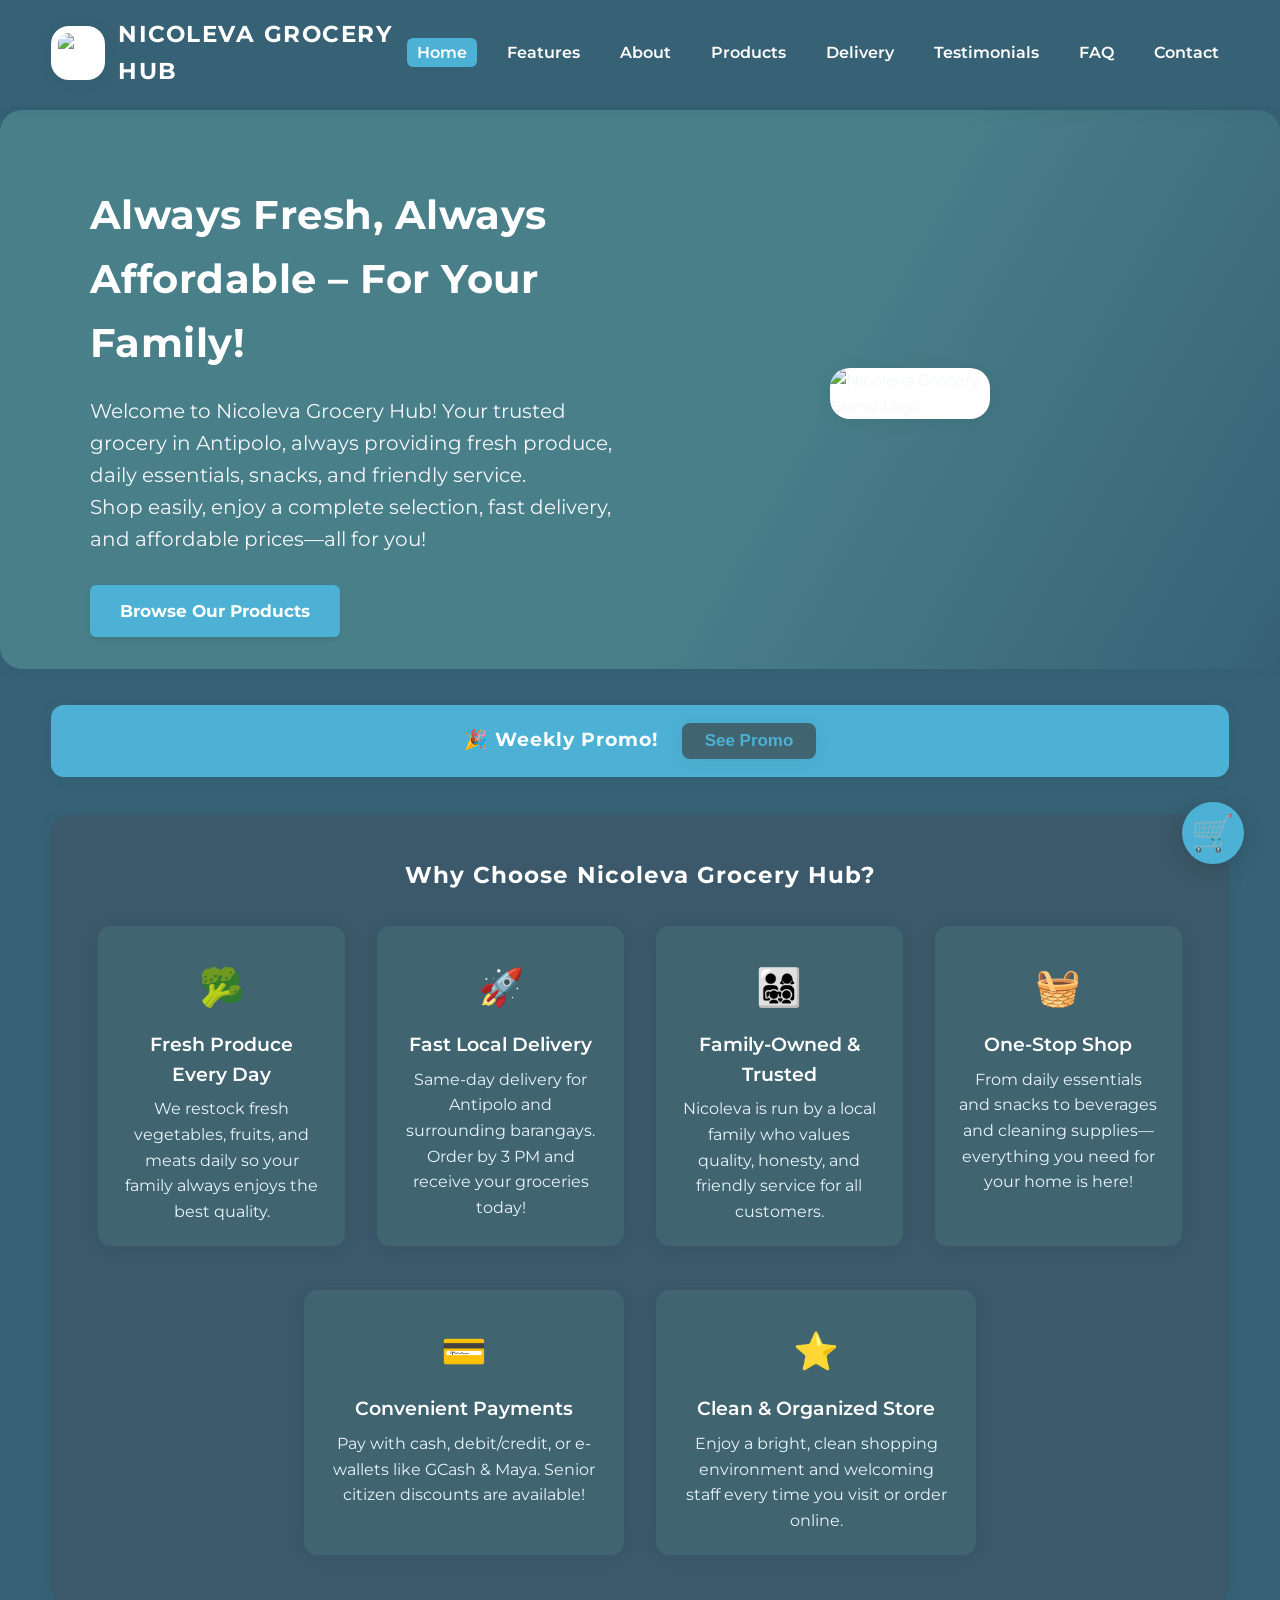
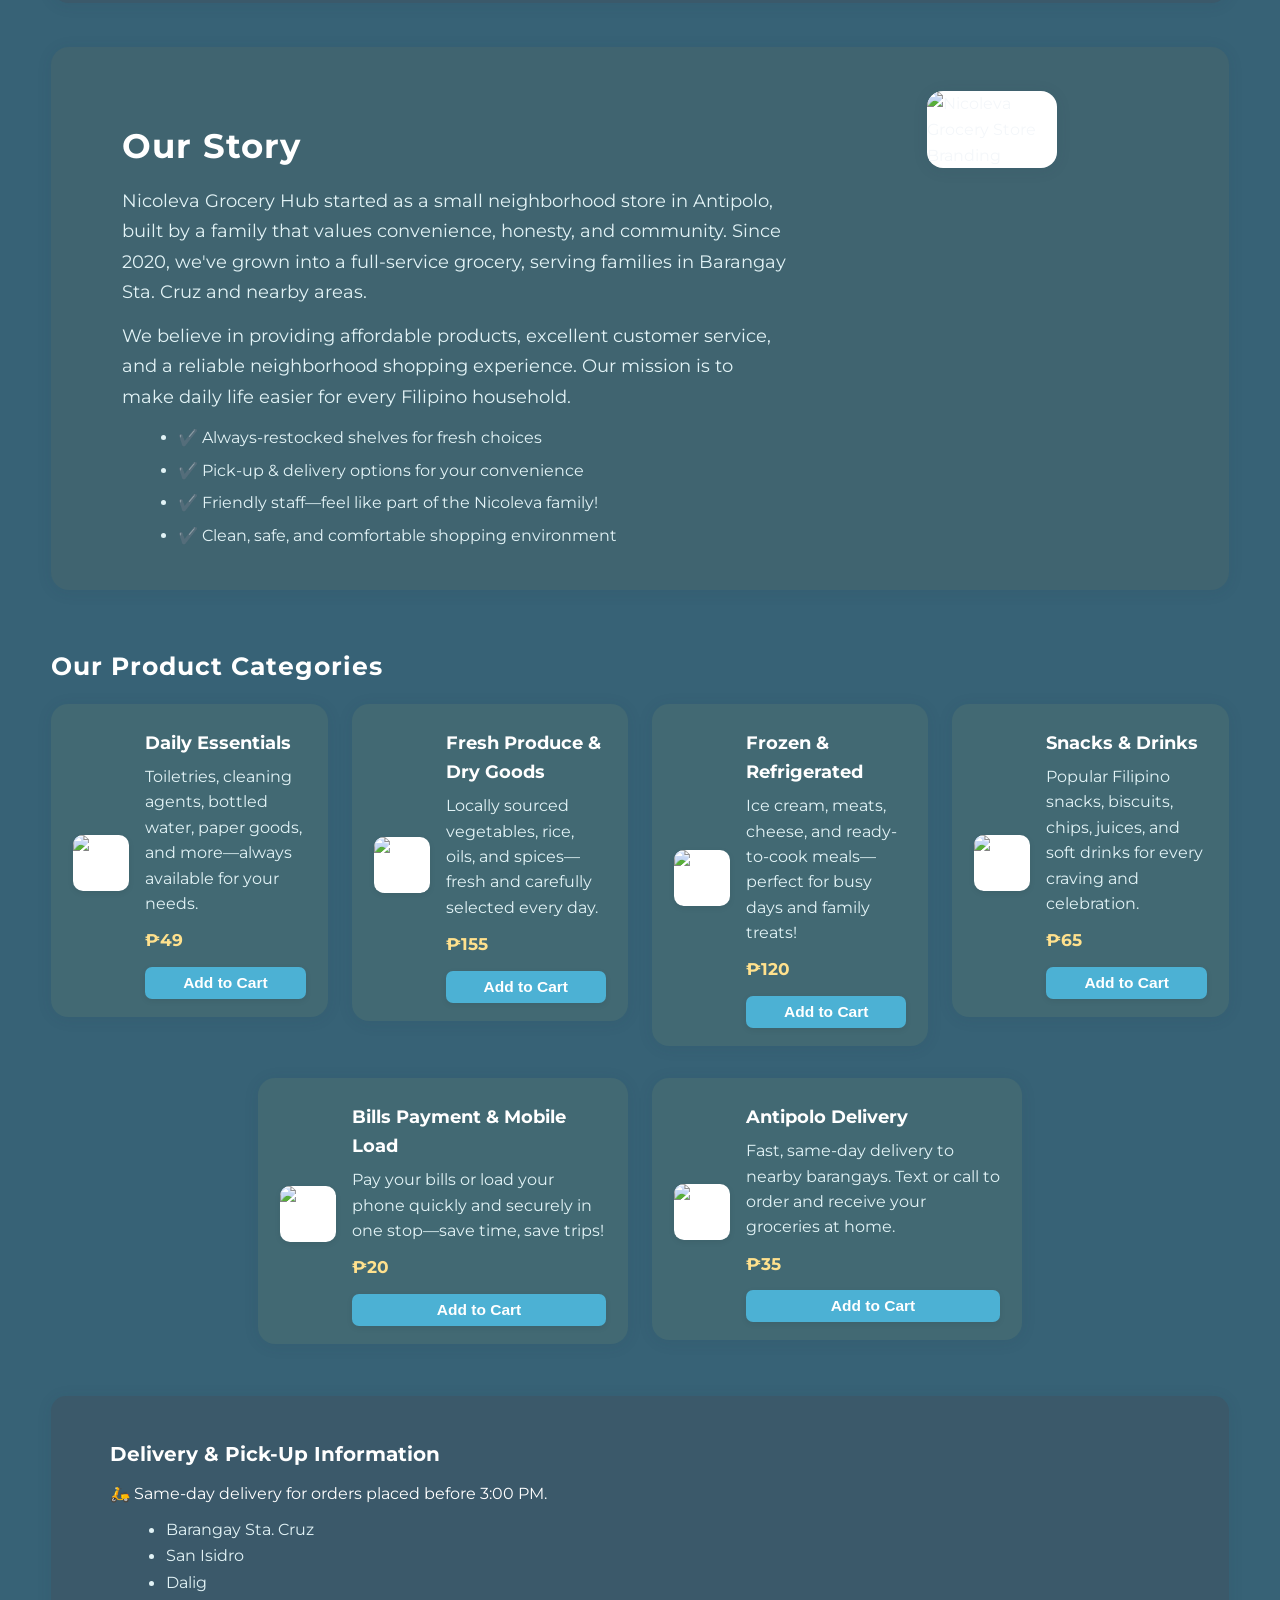
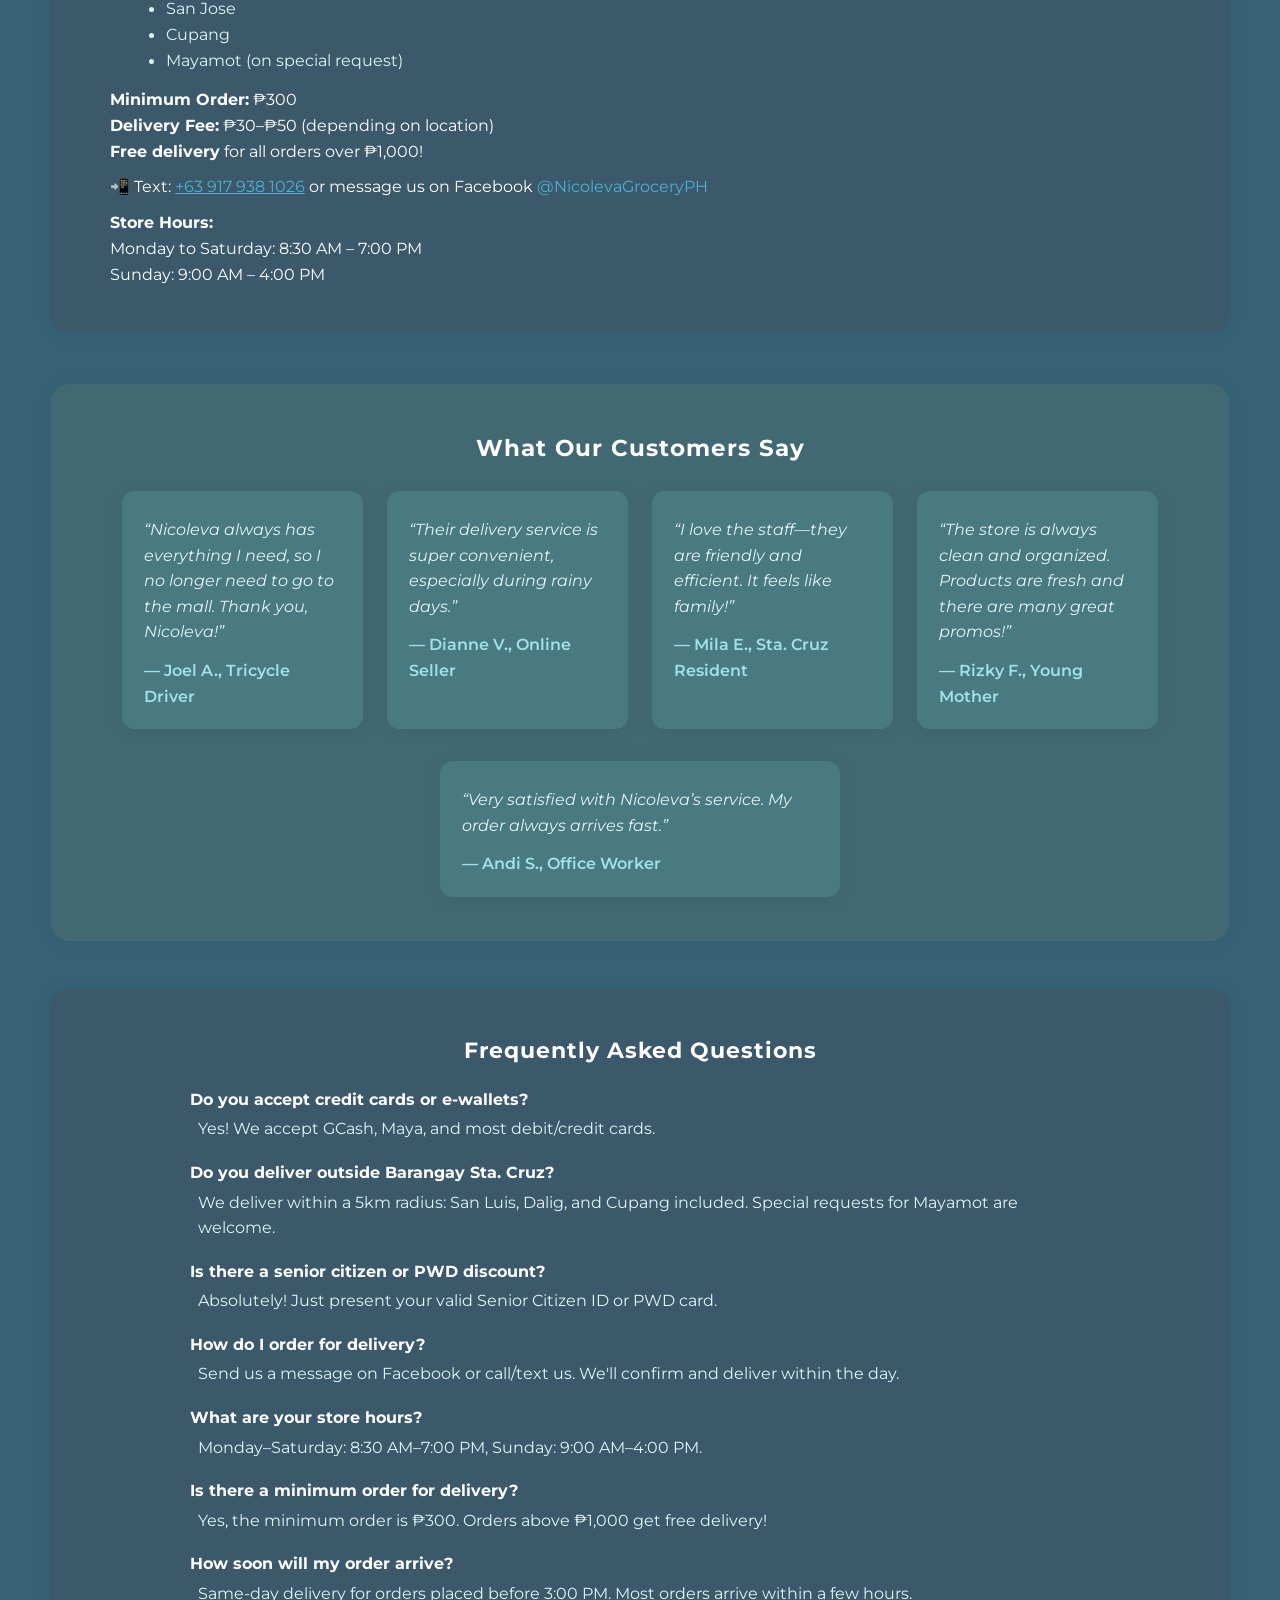
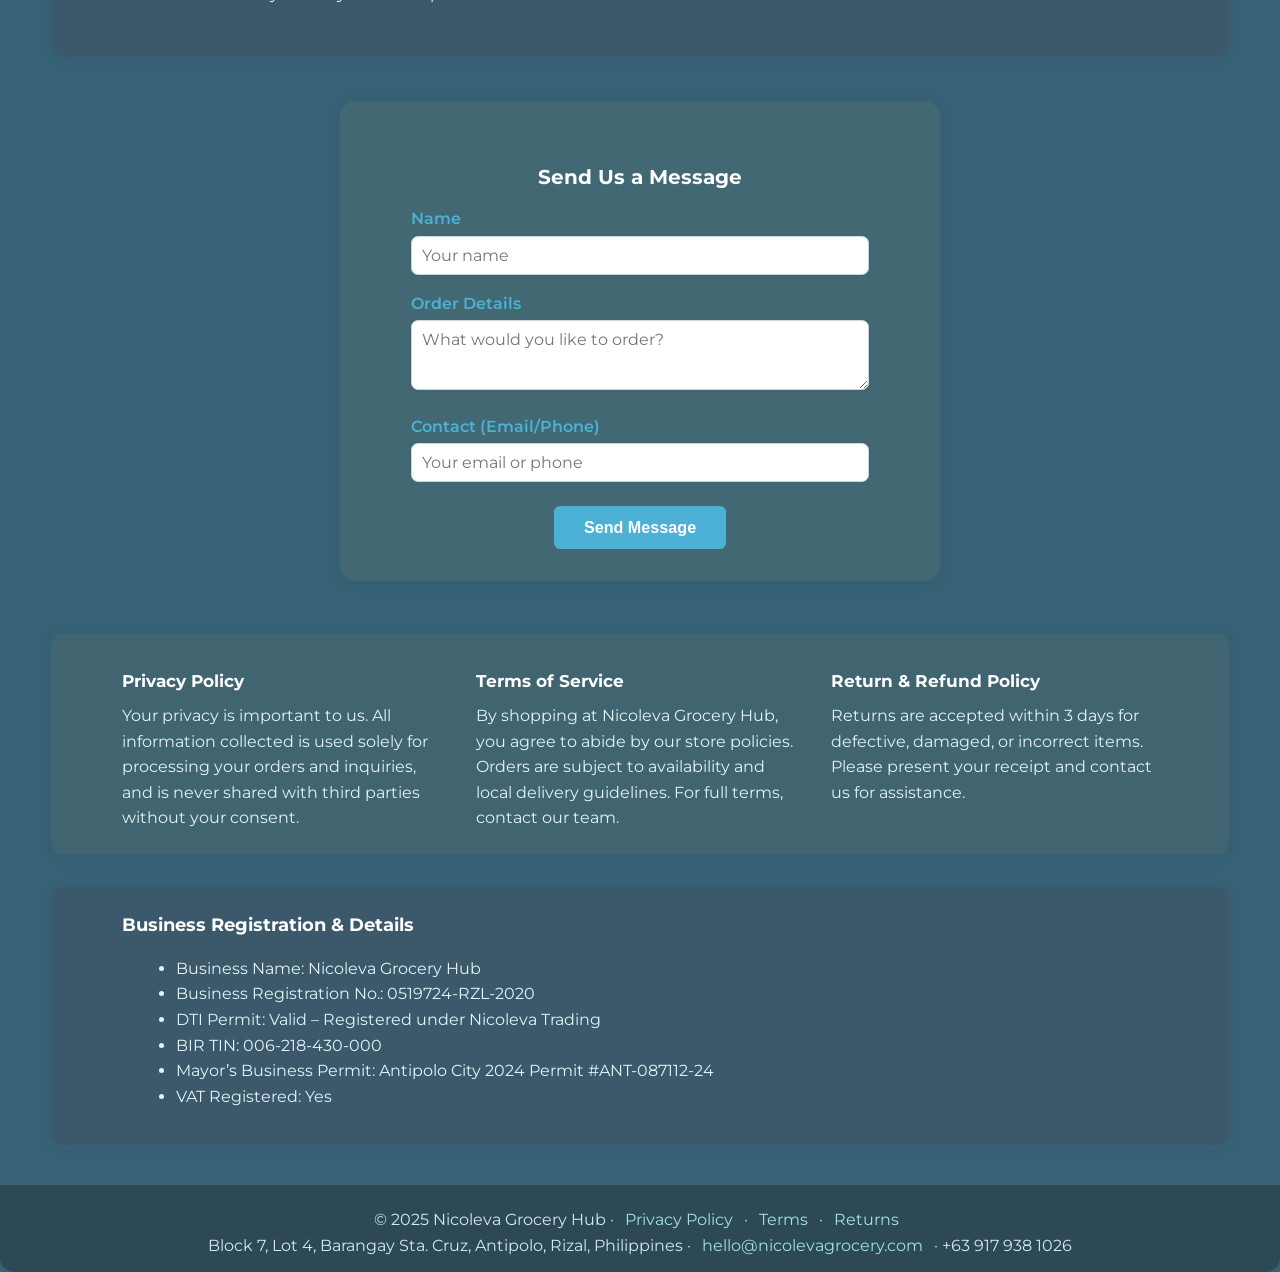
==== commit bfd6d1ba: "index.html" ====
--- a/index.html
+++ b/index.html
@@ -143,7 +143,6 @@
       margin-left: 5px;
       margin-right: 3px;
       z-index: 1201;
-      /* For mobile: will be absolutely positioned */
     }
     #burgerBtn:focus { outline: 2px solid #4cb1d4; }
     #burgerBtn.open {
@@ -559,6 +558,29 @@
       font-size: 0.99rem;
       color: var(--text-alt);
     }
+    .product-price {
+      font-size: 1.08rem;
+      font-weight: 700;
+      color: #ffe18d;
+      margin: 6px 0 2px 0;
+    }
+    .add-cart-btn {
+      background: var(--accent);
+      color: var(--white);
+      border: none;
+      border-radius: 7px;
+      font-size: 0.97rem;
+      font-weight: 700;
+      padding: 7px 18px;
+      cursor: pointer;
+      margin-top: 7px;
+      transition: background 0.18s;
+      box-shadow: 0 2px 6px rgba(0,0,0,0.07);
+      display: inline-block;
+    }
+    .add-cart-btn:hover {
+      background: #357b92;
+    }
     .delivery-section {
       margin: 44px 0 38px 0;
       background: var(--section-bg);
@@ -797,6 +819,27 @@
       font-weight: bold;
       line-height: 1;
     }
+    .cart-checkout-btn {
+      background: var(--accent);
+      color: var(--white);
+      border: none;
+      border-radius: 7px;
+      font-size: 1.07rem;
+      font-weight: 700;
+      padding: 12px 28px;
+      cursor: pointer;
+      margin-top: 12px;
+      margin-left: auto;
+      margin-right: auto;
+      display: block;
+      transition: background 0.18s;
+      box-shadow: 0 2px 6px rgba(0,0,0,0.07);
+      width: 100%;
+      max-width: 220px;
+    }
+    .cart-checkout-btn:hover {
+      background: #357b92;
+    }
     @media (max-width: 600px) {
       .cart-section {
         right: 4px;
@@ -865,162 +908,6 @@
       margin: 0 7px;
     }
     footer a:hover { text-decoration: underline; }
-
-    /* Tambahan untuk Add to Cart button */
-    .add-cart-btn {
-      background: var(--accent);
-      color: var(--white);
-      font-weight: 600;
-      font-size: 0.97rem;
-      border: none;
-      border-radius: 7px;
-      padding: 9px 20px;
-      margin-top: 9px;
-      cursor: pointer;
-      transition: background 0.19s;
-      box-shadow: 0 2px 6px rgba(0,0,0,0.05);
-      display: inline-block;
-    }
-    .add-cart-btn:hover {
-      background: #2f9dbf;
-    }
-    .cart-added-msg {
-      color: var(--success);
-      font-weight: 600;
-      font-size: 0.98rem;
-      margin-top: 6px;
-      display: none;
-    }
-
-    /* Style tombol clear cart (per produk di cart) */
-    .clear-cart-btn {
-      background: var(--danger);
-      color: #fff;
-      font-weight: 700;
-      font-size: 0.97rem;
-      border: none;
-      border-radius: 6px;
-      padding: 5px 13px;
-      margin-left: 10px;
-      margin-right: 0;
-      cursor: pointer;
-      transition: background 0.19s;
-      box-shadow: 0 1px 4px rgba(0,0,0,0.06);
-      display: inline-block;
-      vertical-align: middle;
-    }
-    .clear-cart-btn:hover {
-      background: #c0392b;
-    }
-    /* Style tombol clear all cart */
-    .clear-all-cart-btn {
-      background: #e67e22;
-      color: #fff;
-      font-weight: 700;
-      font-size: 0.97rem;
-      border: none;
-      border-radius: 6px;
-      padding: 8px 18px;
-      margin-top: 9px;
-      margin-bottom: 7px;
-      cursor: pointer;
-      transition: background 0.19s;
-      box-shadow: 0 1px 4px rgba(0,0,0,0.06);
-      display: block;
-      width: 100%;
-      text-align: center;
-    }
-    .clear-all-cart-btn:hover {
-      background: #d35400;
-    }
-    /* Style tombol checkout dan popup checkout tetap */
-    .checkout-btn {
-      background: #2ecc71;
-      color: #fff;
-      font-weight: 700;
-      font-size: 1.07rem;
-      border: none;
-      border-radius: 8px;
-      padding: 13px 32px;
-      margin: 16px 0 0 0;
-      cursor: pointer;
-      transition: background 0.18s;
-      box-shadow: 0 2px 8px rgba(0,0,0,0.07);
-      display: block;
-      width: 100%;
-      text-align: center;
-    }
-    .checkout-btn:disabled {
-      background: #a7e6c3;
-      cursor: not-allowed;
-      color: #ffffff;
-    }
-    .checkout-btn:hover:enabled {
-      background: #1fa95a;
-    }
-    .checkout-popup-bg {
-      position: fixed;
-      left: 0; top: 0; right: 0; bottom: 0;
-      background: rgba(57,72,92,0.57);
-      z-index: 3000;
-      display: none;
-      align-items: center;
-      justify-content: center;
-    }
-    .checkout-popup-bg.active {
-      display: flex;
-    }
-    .checkout-popup {
-      background: #fff;
-      color: #376276;
-      border-radius: 18px;
-      box-shadow: 0 8px 32px rgba(0,0,0,0.18);
-      padding: 38px 32px 29px 32px;
-      text-align: center;
-      min-width: 320px;
-      max-width: 94vw;
-      width: 370px;
-      position: relative;
-      animation: popup-fade-in 0.22s;
-    }
-    .checkout-popup h3 {
-      margin-top: 0;
-      font-size: 1.38rem;
-      font-weight: 700;
-      color: #2ecc71;
-    }
-    .checkout-popup ul {
-      text-align: left;
-      margin: 14px 0 0 0;
-      padding: 0 0 0 18px;
-      color: #2a4d5e;
-      font-size: 1.06rem;
-    }
-    .checkout-popup .checkout-success {
-      color: #2ecc71;
-      font-weight: 700;
-      margin: 17px 0 0 0;
-      font-size: 1.13rem;
-    }
-    .checkout-popup .checkout-close {
-      position: absolute;
-      top: 10px;
-      right: 18px;
-      font-size: 1.6em;
-      background: none;
-      border: none;
-      color: #4cb1d4;
-      cursor: pointer;
-      font-weight: bold;
-      line-height: 1;
-    }
-    @media (max-width:500px){
-      .checkout-popup {
-        padding: 18px 4vw 14px 4vw;
-        min-width: 0;
-        width: 97vw;
-      }
-    }
   </style>
 </head>
 <body>
@@ -1136,71 +1023,71 @@
       </section>
       <section class="products-section" id="products">
         <h2 class="section-title">Our Product Categories</h2>
-        <div class="products-grid">
-          <div class="product-card" data-title="Daily Essentials">
+        <div class="products-grid" id="productsGrid">
+          <div class="product-card" data-product="Daily Essentials" data-price="₱49">
             <div class="product-image">
               <img src="assets/daily-essentials.jpg" alt="Daily Essentials">
             </div>
             <div class="product-info">
               <div class="product-title">Daily Essentials</div>
               <div class="product-desc">Toiletries, cleaning agents, bottled water, paper goods, and more—always available for your needs.</div>
-              <button class="add-cart-btn">Add to Cart</button>
-              <div class="cart-added-msg">Added to cart!</div>
+              <div class="product-price">₱49</div>
+              <button class="add-cart-btn" type="button">Add to Cart</button>
             </div>
           </div>
-          <div class="product-card" data-title="Fresh Produce & Dry Goods">
+          <div class="product-card" data-product="Fresh Produce & Dry Goods" data-price="₱155">
             <div class="product-image">
               <img src="assets/fresh-produce.jpg" alt="Fresh Produce & Dry Goods">
             </div>
             <div class="product-info">
               <div class="product-title">Fresh Produce & Dry Goods</div>
               <div class="product-desc">Locally sourced vegetables, rice, oils, and spices—fresh and carefully selected every day.</div>
-              <button class="add-cart-btn">Add to Cart</button>
-              <div class="cart-added-msg">Added to cart!</div>
+              <div class="product-price">₱155</div>
+              <button class="add-cart-btn" type="button">Add to Cart</button>
             </div>
           </div>
-          <div class="product-card" data-title="Frozen & Refrigerated">
+          <div class="product-card" data-product="Frozen & Refrigerated" data-price="₱120">
             <div class="product-image">
               <img src="assets/frozen-goods.jpg" alt="Frozen & Refrigerated">
             </div>
             <div class="product-info">
               <div class="product-title">Frozen & Refrigerated</div>
               <div class="product-desc">Ice cream, meats, cheese, and ready-to-cook meals—perfect for busy days and family treats!</div>
-              <button class="add-cart-btn">Add to Cart</button>
-              <div class="cart-added-msg">Added to cart!</div>
+              <div class="product-price">₱120</div>
+              <button class="add-cart-btn" type="button">Add to Cart</button>
             </div>
           </div>
-          <div class="product-card" data-title="Snacks & Drinks">
+          <div class="product-card" data-product="Snacks & Drinks" data-price="₱65">
             <div class="product-image">
               <img src="assets/snacks-drinks.jpg" alt="Snacks & Drinks">
             </div>
             <div class="product-info">
               <div class="product-title">Snacks & Drinks</div>
               <div class="product-desc">Popular Filipino snacks, biscuits, chips, juices, and soft drinks for every craving and celebration.</div>
-              <button class="add-cart-btn">Add to Cart</button>
-              <div class="cart-added-msg">Added to cart!</div>
+              <div class="product-price">₱65</div>
+              <button class="add-cart-btn" type="button">Add to Cart</button>
             </div>
           </div>
-          <div class="product-card" data-title="Bills Payment & Mobile Load">
+          <div class="product-card" data-product="Bills Payment & Mobile Load" data-price="₱20">
             <div class="product-image">
               <img src="assets/bills-payment.jpg" alt="Bills Payment & Mobile Load">
             </div>
             <div class="product-info">
               <div class="product-title">Bills Payment & Mobile Load</div>
               <div class="product-desc">Pay your bills or load your phone quickly and securely in one stop—save time, save trips!</div>
-              <button class="add-cart-btn">Add to Cart</button>
-              <div class="cart-added-msg">Added to cart!</div>
+              <div class="product-price">₱20</div>
+              <button class="add-cart-btn" type="button">Add to Cart</button>
             </div>
           </div>
-          <div class="product-card" data-title="Antipolo Delivery">
+          <div class="product-card" data-product="Antipolo Delivery" data-price="₱35">
             <div class="product-image">
               <img src="assets/delivery-service.jpg" alt="Local Delivery">
             </div>
             <div class="product-info">
               <div class="product-title">Antipolo Delivery</div>
               <div class="product-desc">Fast, same-day delivery to nearby barangays. Text or call to order and receive your groceries at home.</div>
-              <button class="add-cart-btn">Add to Cart</button>
-              <div class="cart-added-msg">Added to cart!</div>
+              <div class="product-price">₱35</div>
+              <button class="add-cart-btn" type="button">Add to Cart</button>
             </div>
           </div>
         </div>
@@ -1342,21 +1229,22 @@
       <div class="cart-items cart-empty">
         Your cart is currently empty.
       </div>
-      <button class="clear-all-cart-btn" id="clearAllCartBtn" disabled>Clear All Cart</button>
-      <button class="checkout-btn" id="checkoutBtn" disabled>Check Out</button>
+      <!-- Checkout button (always present, only enabled if cart is not empty) -->
+      <button class="cart-checkout-btn" id="cartCheckoutBtn" type="button" disabled>Checkout</button>
     </section>
   </main>
   <footer>
     &copy; 2025 Nicoleva Grocery Hub &middot; 
-    <a href="privacy-policy.html">Privacy Policy</a> &middot; 
-    <a href="terms.html">Terms of Service</a> &middot; 
-    <a href="refund-policy.html">Refund Policy</a>
+    <a href="#privacy">Privacy Policy</a> &middot; 
+    <a href="#terms">Terms</a> &middot; 
+    <a href="#returns">Returns</a>
     <br>
     Block 7, Lot 4, Barangay Sta. Cruz, Antipolo, Rizal, Philippines &middot; 
     <a href="mailto:hello@nicolevagrocery.com">hello@nicolevagrocery.com</a> &middot; 
     +63 917 938 1026
   </footer>
   <script>
+    // Promo popup
     document.getElementById('promoBtn').onclick = function() {
       document.getElementById('promoPopupBg').classList.add('active');
     };
@@ -1366,6 +1254,7 @@
     document.getElementById('promoPopupBg').onclick = function(e) {
       if(e.target === this) this.classList.remove('active');
     };
+    // Cart FAB and Cart popup
     var cartFabBtn = document.getElementById('cartFabBtn');
     var cartSection = document.getElementById('cartSection');
     var cartCloseBtn = document.getElementById('cartCloseBtn');
@@ -1380,6 +1269,7 @@
         if(!e.target.closest('.cart-fab')) cartSection.classList.remove('open');
       }
     });
+    // Send us message - fake submit
     document.getElementById('contactForm').onsubmit = function(e) {
       e.preventDefault();
       var name = document.getElementById('name').value.trim();
@@ -1448,77 +1338,71 @@
       updateMenuDisplay();
     })();
 
-    // Add to Cart, Clear Cart, and Checkout Logic
-    var cart = JSON.parse(localStorage.getItem('nicoleva_cart') || "[]");
+    // Cart logic with Checkout
+    var cart = [];
     var productCards = document.querySelectorAll('.product-card');
     var cartItemsDiv = document.querySelector('.cart-items');
-    var checkoutBtn = document.getElementById('checkoutBtn');
-    var clearAllCartBtn = document.getElementById('clearAllCartBtn');
-
-    function updateCartDisplay() {
+    var cartCheckoutBtn = document.getElementById('cartCheckoutBtn');
+    function renderCart() {
       if(cart.length === 0) {
-        cartItemsDiv.classList.add('cart-empty');
-        cartItemsDiv.innerHTML = 'Your cart is currently empty.';
-        checkoutBtn.disabled = true;
-        clearAllCartBtn.disabled = true;
+        cartItemsDiv.innerHTML = '<div class="cart-empty">Your cart is currently empty.</div>';
+        cartCheckoutBtn.disabled = true;
+        cartCheckoutBtn.style.opacity = 0.6;
+        cartCheckoutBtn.style.pointerEvents = "none";
       } else {
-        cartItemsDiv.classList.remove('cart-empty');
-        cartItemsDiv.innerHTML = cart.map(function(item, idx){
-          return `<div>
-            <b>${item.title}</b> <span style="color:#a1e1e7;">x${item.qty}</span>
-            <button class="clear-cart-btn" data-idx="${idx}" title="Remove this product">×</button>
-          </div>`;
-        }).join('');
-        checkoutBtn.disabled = false;
-        clearAllCartBtn.disabled = false;
-        // Attach events for clear buttons after rendering
-        var clearBtns = cartItemsDiv.querySelectorAll('.clear-cart-btn');
-        clearBtns.forEach(function(btn){
-          btn.onclick = function(){
-            var idx = parseInt(btn.getAttribute('data-idx'));
-            cart.splice(idx, 1);
-            localStorage.setItem('nicoleva_cart', JSON.stringify(cart));
-            updateCartDisplay();
-          };
+        var html = '<ul style="list-style:none;padding-left:0;margin:0;">';
+        var total = 0;
+        cart.forEach(function(item, idx) {
+          html += '<li style="display:flex;justify-content:space-between;align-items:center;margin-bottom:8px;">'
+               + '<span>' + item.name + ' <small style="color:#e2f3f6;">x' + item.qty + '</small></span>'
+               + '<span>₱' + (item.price * item.qty) + '</span>'
+               + '<button type="button" data-idx="'+idx+'" class="remove-cart-btn" style="background:none;border:none;color:#e74c3c;font-size:1.1em;margin-left:10px;cursor:pointer;">&times;</button>'
+               + '</li>';
+          total += item.price * item.qty;
         });
-      }
-    }
-    productCards.forEach(function(card){
-      var addBtn = card.querySelector('.add-cart-btn');
-      var addedMsg = card.querySelector('.cart-added-msg');
-      if(addBtn) {
-        addBtn.onclick = function() {
-          var title = card.getAttribute('data-title');
-          var found = cart.find(function(x){ return x.title === title; });
-          if(found) {
-            found.qty += 1;
-          } else {
-            cart.push({title: title, qty: 1});
+        html += '</ul>';
+        html += '<div style="border-top:1px solid #e2f3f6;padding-top:7px;margin-top:10px;text-align:right;font-weight:700;font-size:1.10em;color:#ffe18d;">Total: ₱' + total + '</div>';
+        cartItemsDiv.innerHTML = html;
+        cartCheckoutBtn.disabled = false;
+        cartCheckoutBtn.style.opacity = 1;
+        cartCheckoutBtn.style.pointerEvents = "auto";
+        // Remove handler
+        document.querySelectorAll('.remove-cart-btn').forEach(function(btn){
+          btn.onclick = function() {
+            var idx = parseInt(this.getAttribute('data-idx'));
+            cart.splice(idx,1);
+            renderCart();
           }
-          // ADD THIS LINE:
-          localStorage.setItem('nicoleva_cart', JSON.stringify(cart));
-          updateCartDisplay();
-          addedMsg.style.display = "block";
-          setTimeout(function(){ addedMsg.style.display = "none"; }, 1300);
-        };
+        });
+      }
+    }
+    document.querySelectorAll('.add-cart-btn').forEach(function(btn){
+      btn.onclick = function(e) {
+        var card = this.closest('.product-card');
+        var prodName = card.getAttribute('data-product');
+        var prodPrice = parseInt(card.getAttribute('data-price').replace(/[^\d]/g,''));
+        var found = false;
+        for(var i=0;i<cart.length;i++) {
+          if(cart[i].name === prodName) {
+            cart[i].qty += 1;
+            found = true;
+            break;
+          }
+        }
+        if(!found) {
+          cart.push({name: prodName, price: prodPrice, qty: 1});
+        }
+        renderCart();
+        cartSection.classList.add('open');
       }
     });
-    clearAllCartBtn.onclick = function() {
-      if(cart.length > 0) {
-        if(confirm("Clear all products from your cart?")) {
-          cart = [];
-          localStorage.setItem('nicoleva_cart', JSON.stringify(cart)); // Save cleared cart
-          updateCartDisplay();
-        }
+    // Checkout button
+    cartCheckoutBtn.onclick = function() {
+      if (!cartCheckoutBtn.disabled) {
+        window.location.href = "order-summary.html";
       }
     };
-    updateCartDisplay();
-
-    checkoutBtn.onclick = function() {
-      // Save cart before navigating
-      localStorage.setItem('nicoleva_cart', JSON.stringify(cart));
-      window.location.href = "order-summary.html";
-    };
+    renderCart();
   </script>
 </body>
 </html>
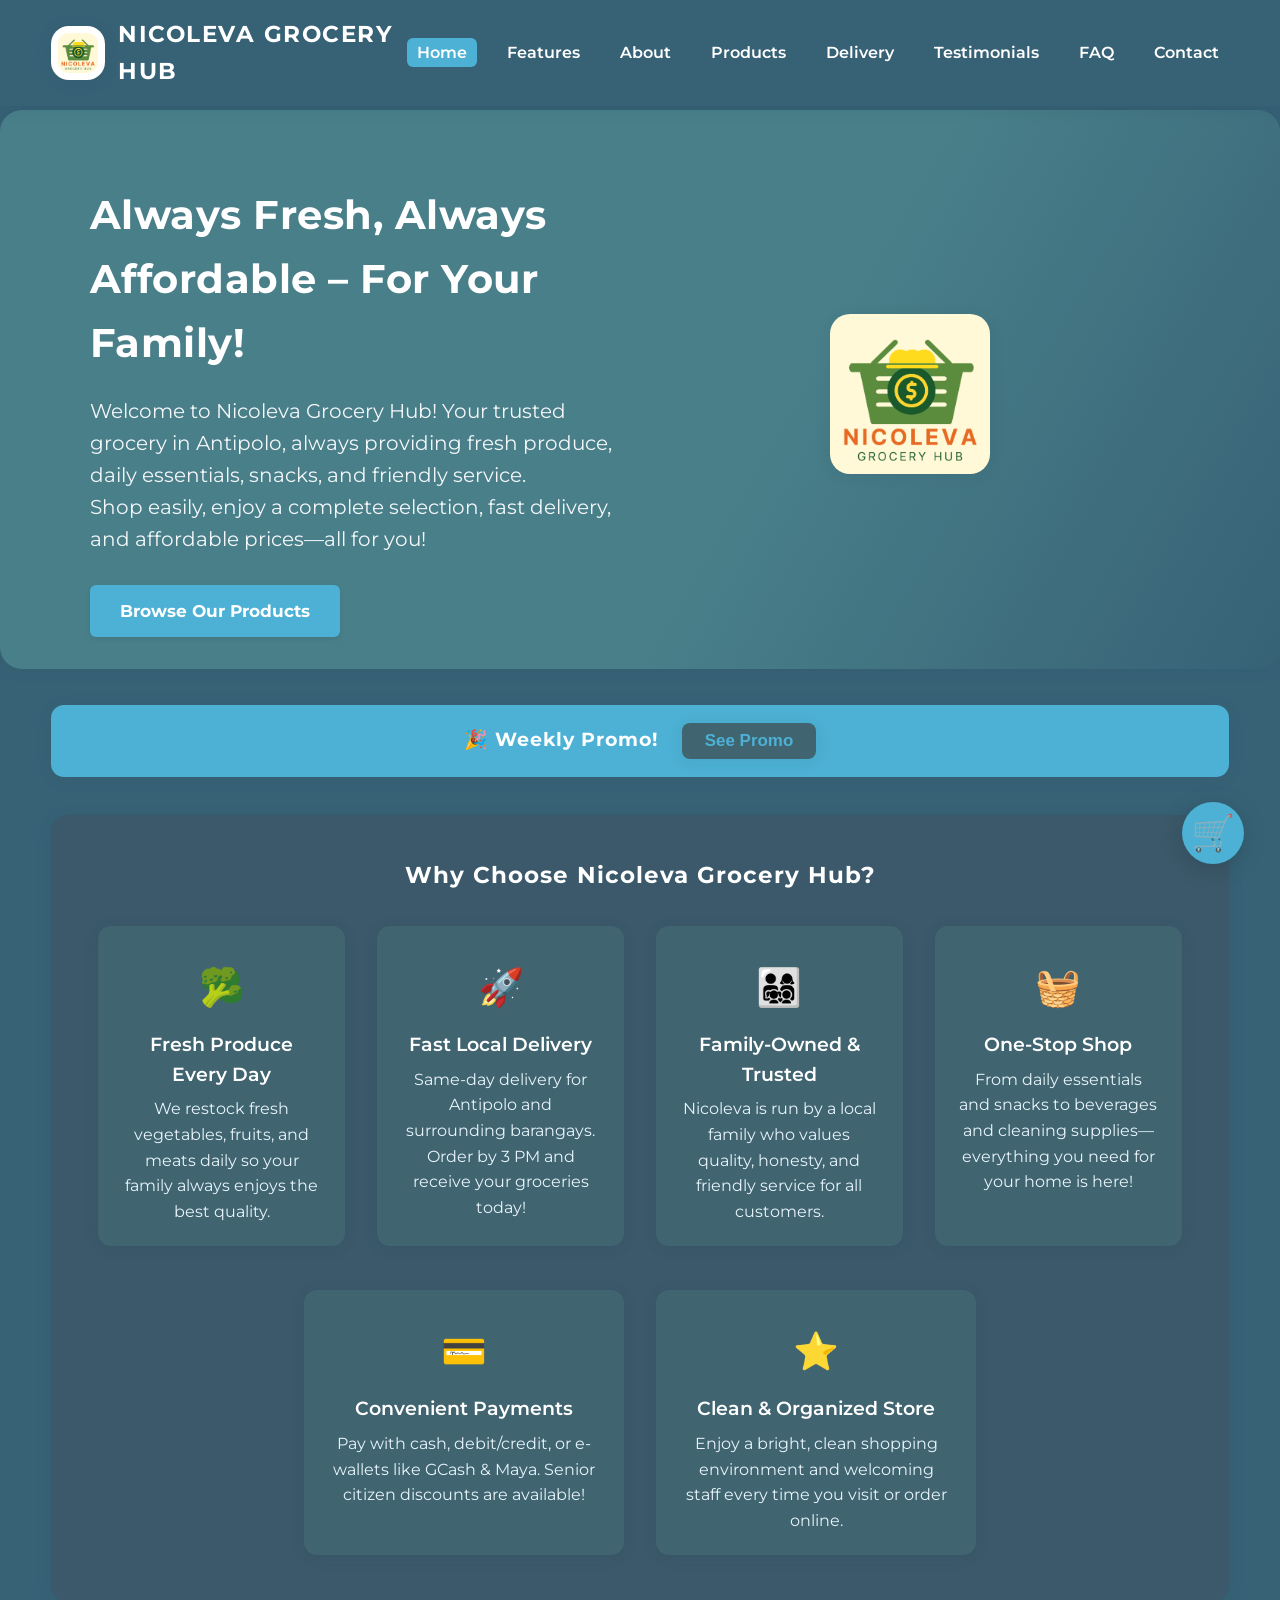
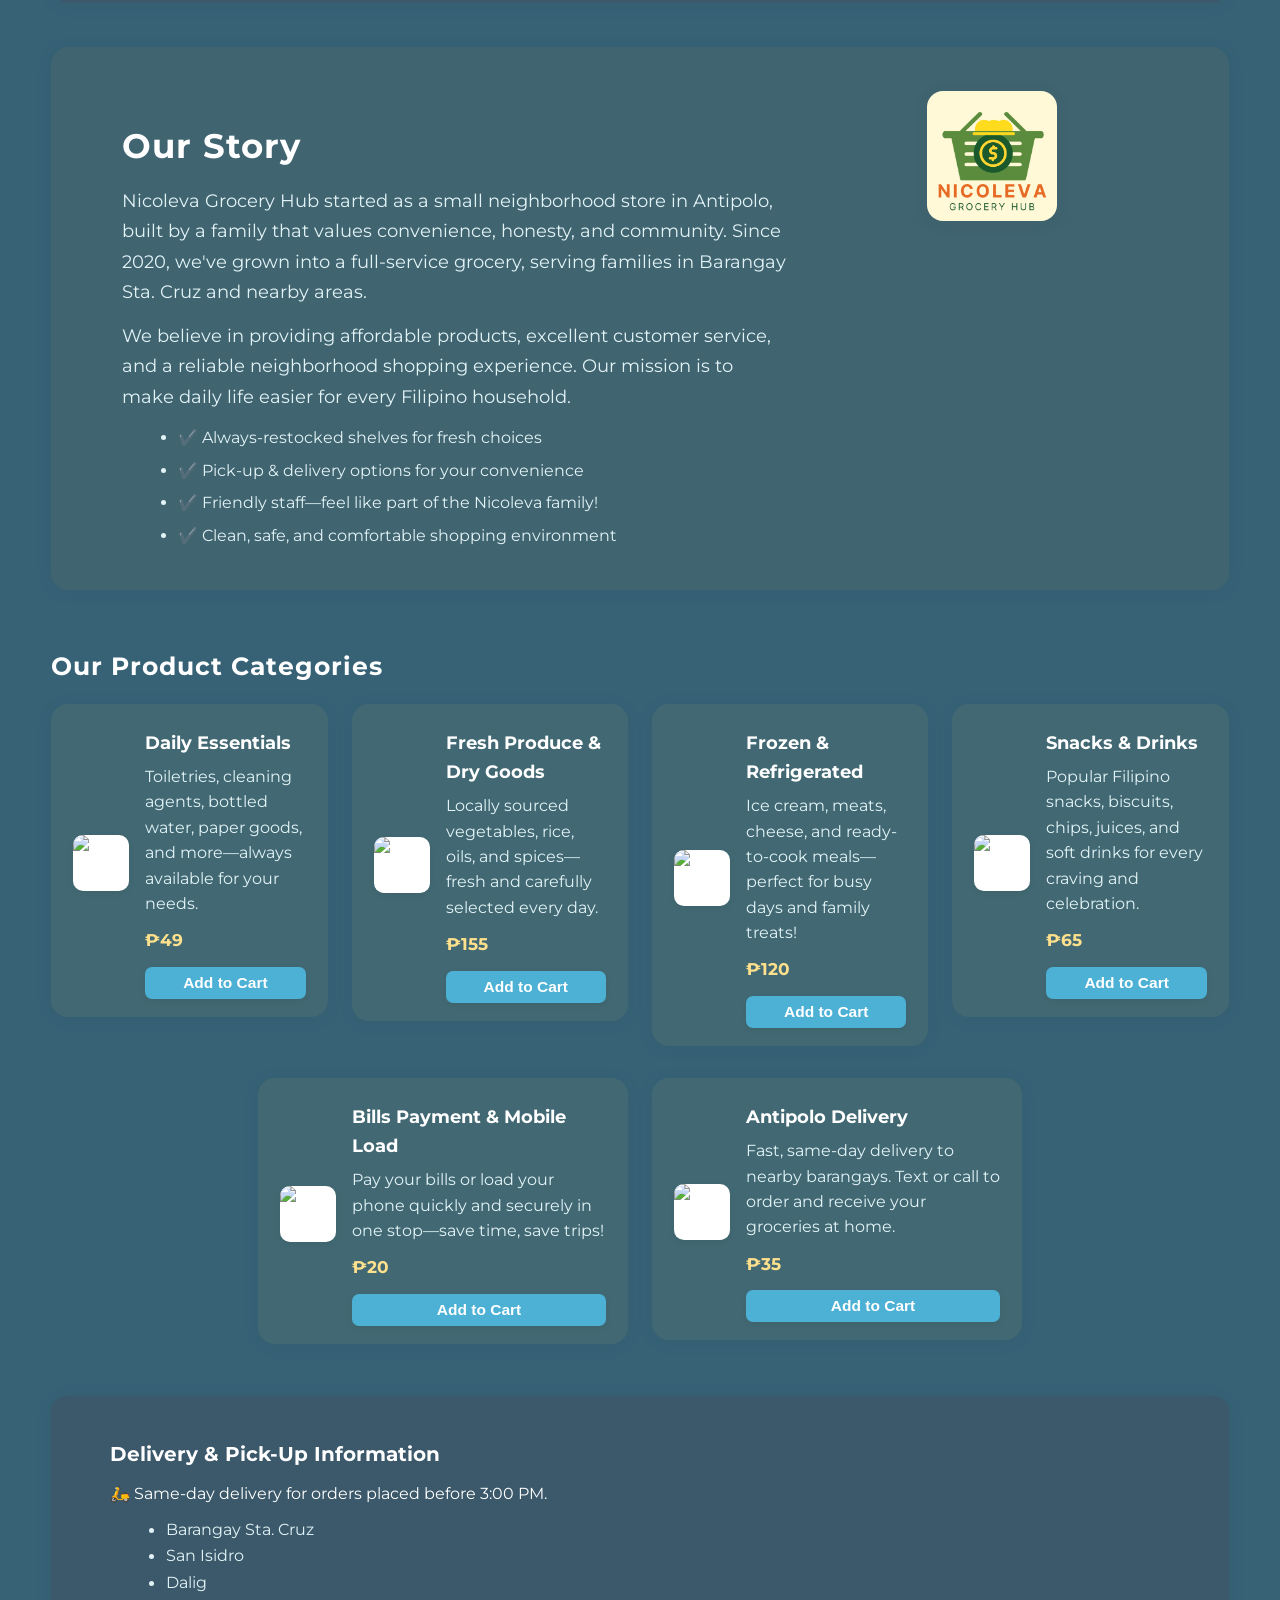
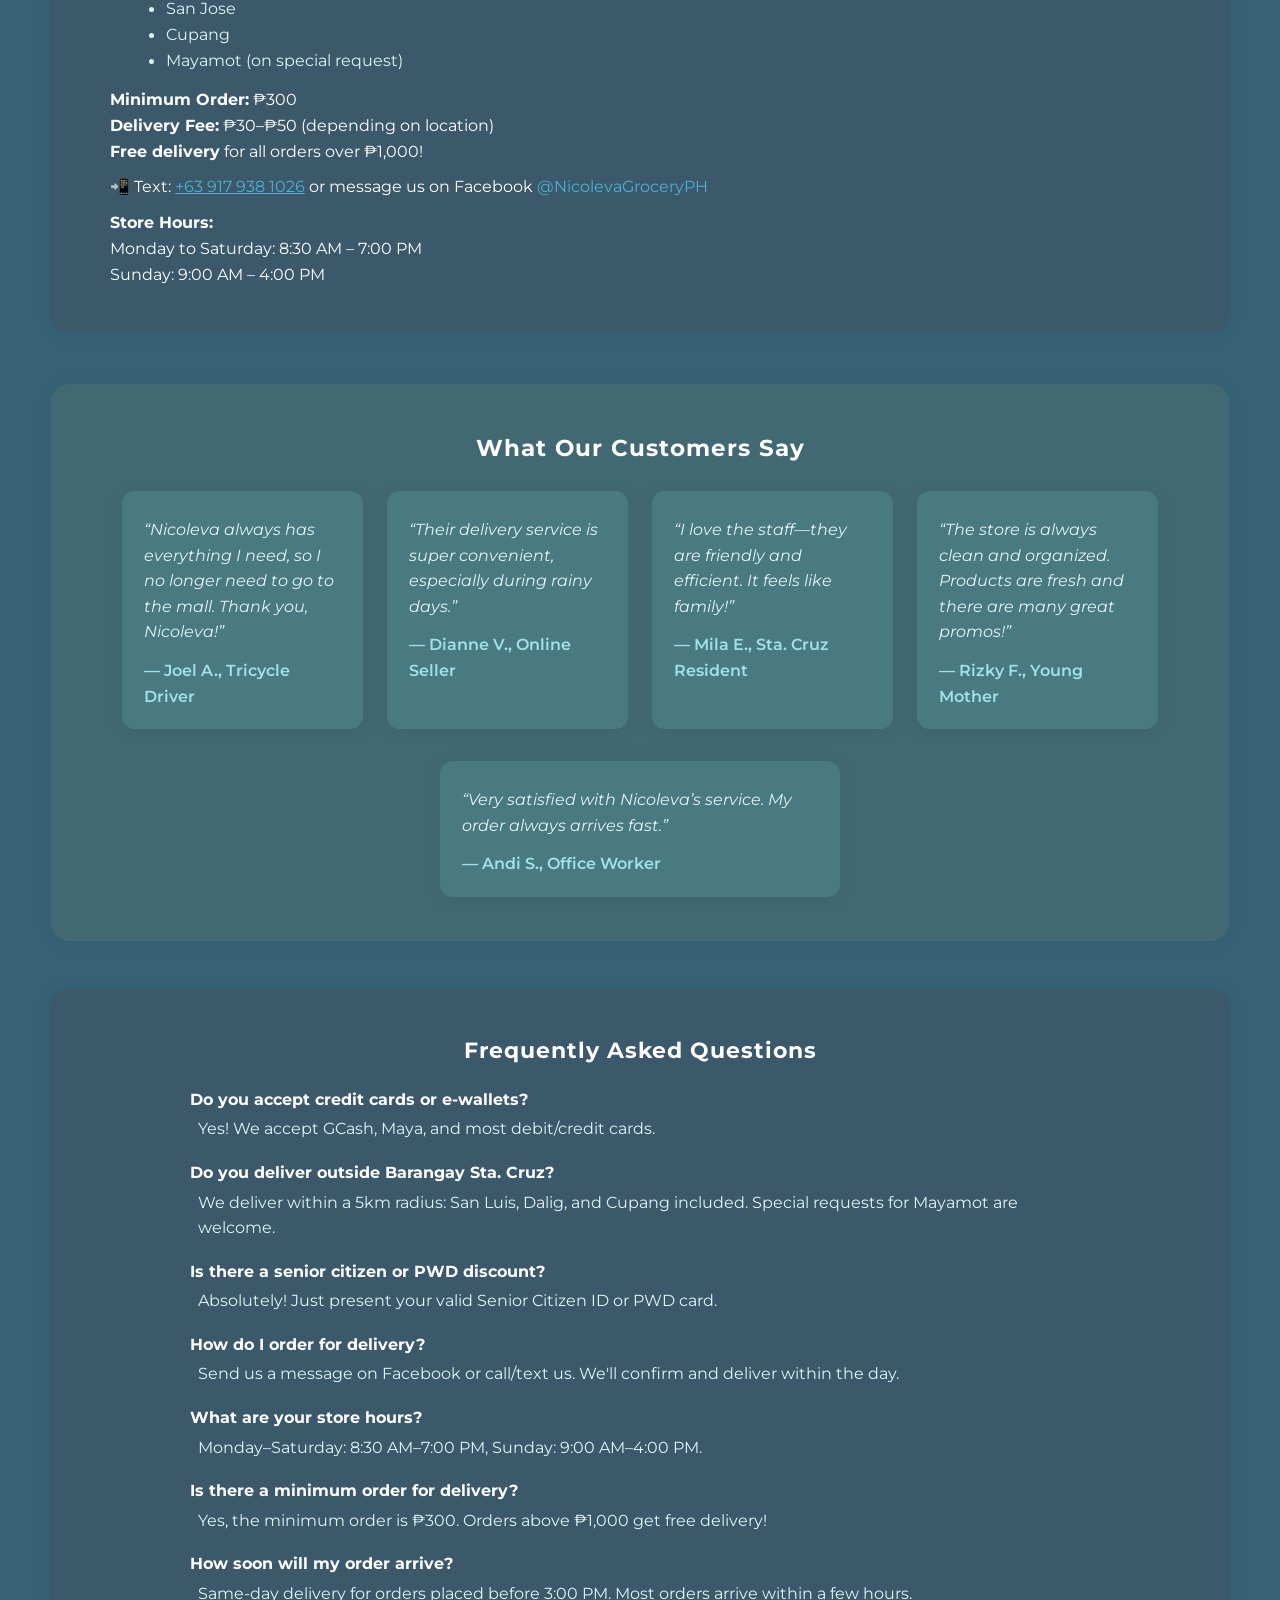
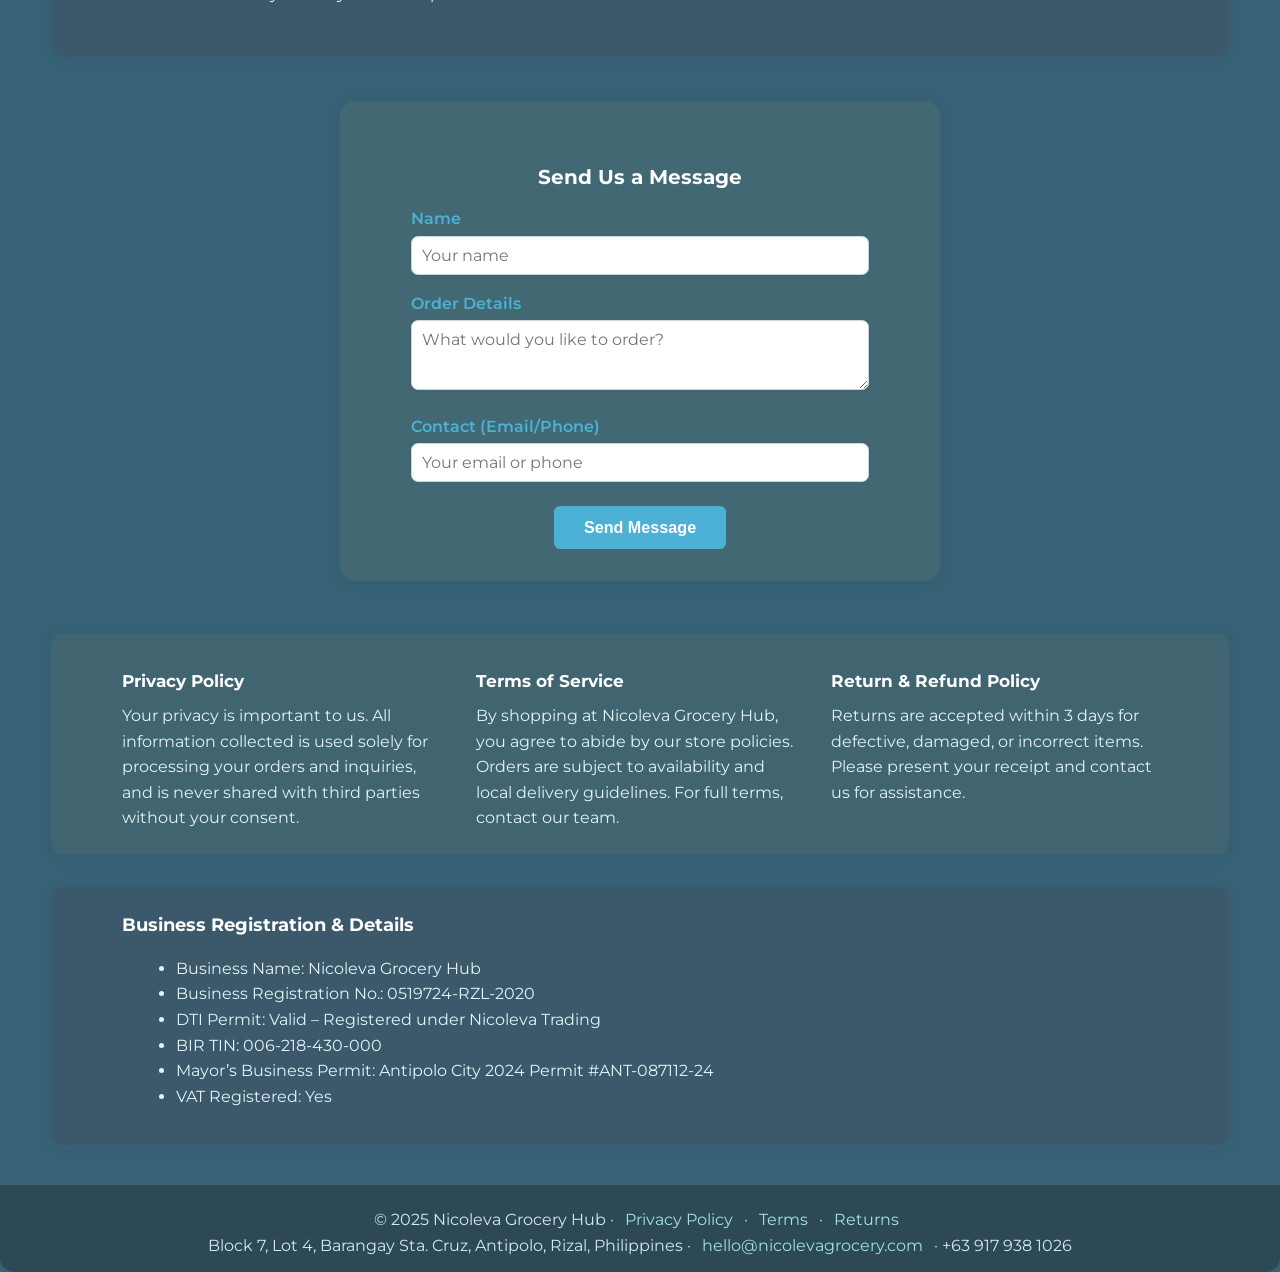
==== commit f7af7b89: "Update index.html" ====
--- a/index.html
+++ b/index.html
@@ -5,7 +5,7 @@
   <title>Nicoleva Grocery Hub – Antipolo’s Trusted Grocery Store</title>
   <meta name="viewport" content="width=device-width, initial-scale=1.0">
   <meta name="description" content="Nicoleva Grocery Hub – Your trusted and affordable grocery partner in Antipolo. Fresh produce, daily essentials, fast delivery, and great service in one place.">
-  <link rel="icon" type="image/png" href="FAVICON.png">
+  <link rel="icon" type="image/png" href="image/LOGO.png">
   <link href="https://fonts.googleapis.com/css?family=Montserrat:400,600,700&display=swap" rel="stylesheet">
   <style>
     :root {
@@ -915,7 +915,7 @@
     <div class="container navbar">
       <div class="navbar-inner">
         <a href="#" class="logo">
-          <img src="LOGO.png" alt="Nicoleva Grocery Hub Logo" loading="lazy">
+          <img src="image/LOGO.png" alt="Nicoleva Grocery Hub Logo" loading="lazy">
           <span class="logo-text">NICOLEVA GROCERY HUB</span>
         </a>
         <nav>
@@ -948,7 +948,7 @@
         <a href="#products" class="hero-action">Browse Our Products</a>
       </div>
       <div class="hero-img">
-        <img src="LOGO.png" alt="Nicoleva Grocery Brand Logo">
+        <img src="image/LOGO.png" alt="Nicoleva Grocery Brand Logo">
       </div>
     </section>
 
@@ -1018,7 +1018,7 @@
           </ul>
         </div>
         <div class="about-img">
-          <img src="LOGO.png" alt="Nicoleva Grocery Store Branding">
+          <img src="image/LOGO.png" alt="Nicoleva Grocery Store Branding">
         </div>
       </section>
       <section class="products-section" id="products">
@@ -1026,7 +1026,7 @@
         <div class="products-grid" id="productsGrid">
           <div class="product-card" data-product="Daily Essentials" data-price="₱49">
             <div class="product-image">
-              <img src="assets/daily-essentials.jpg" alt="Daily Essentials">
+              <img src="image/Pictures1.png" alt="Daily Essentials">
             </div>
             <div class="product-info">
               <div class="product-title">Daily Essentials</div>
@@ -1037,7 +1037,7 @@
           </div>
           <div class="product-card" data-product="Fresh Produce & Dry Goods" data-price="₱155">
             <div class="product-image">
-              <img src="assets/fresh-produce.jpg" alt="Fresh Produce & Dry Goods">
+              <img src="image/Pictures2.png" alt="Fresh Produce & Dry Goods">
             </div>
             <div class="product-info">
               <div class="product-title">Fresh Produce & Dry Goods</div>
@@ -1048,7 +1048,7 @@
           </div>
           <div class="product-card" data-product="Frozen & Refrigerated" data-price="₱120">
             <div class="product-image">
-              <img src="assets/frozen-goods.jpg" alt="Frozen & Refrigerated">
+              <img src="image/Picture3.png" alt="Frozen & Refrigerated">
             </div>
             <div class="product-info">
               <div class="product-title">Frozen & Refrigerated</div>
@@ -1059,7 +1059,7 @@
           </div>
           <div class="product-card" data-product="Snacks & Drinks" data-price="₱65">
             <div class="product-image">
-              <img src="assets/snacks-drinks.jpg" alt="Snacks & Drinks">
+              <img src="image/Pictures4.png" alt="Snacks & Drinks">
             </div>
             <div class="product-info">
               <div class="product-title">Snacks & Drinks</div>
@@ -1070,7 +1070,7 @@
           </div>
           <div class="product-card" data-product="Bills Payment & Mobile Load" data-price="₱20">
             <div class="product-image">
-              <img src="assets/bills-payment.jpg" alt="Bills Payment & Mobile Load">
+              <img src="image/Pictures5.png" alt="Bills Payment & Mobile Load">
             </div>
             <div class="product-info">
               <div class="product-title">Bills Payment & Mobile Load</div>
@@ -1081,7 +1081,7 @@
           </div>
           <div class="product-card" data-product="Antipolo Delivery" data-price="₱35">
             <div class="product-image">
-              <img src="assets/delivery-service.jpg" alt="Local Delivery">
+              <img src="image/Pictures6.png" alt="Local Delivery">
             </div>
             <div class="product-info">
               <div class="product-title">Antipolo Delivery</div>
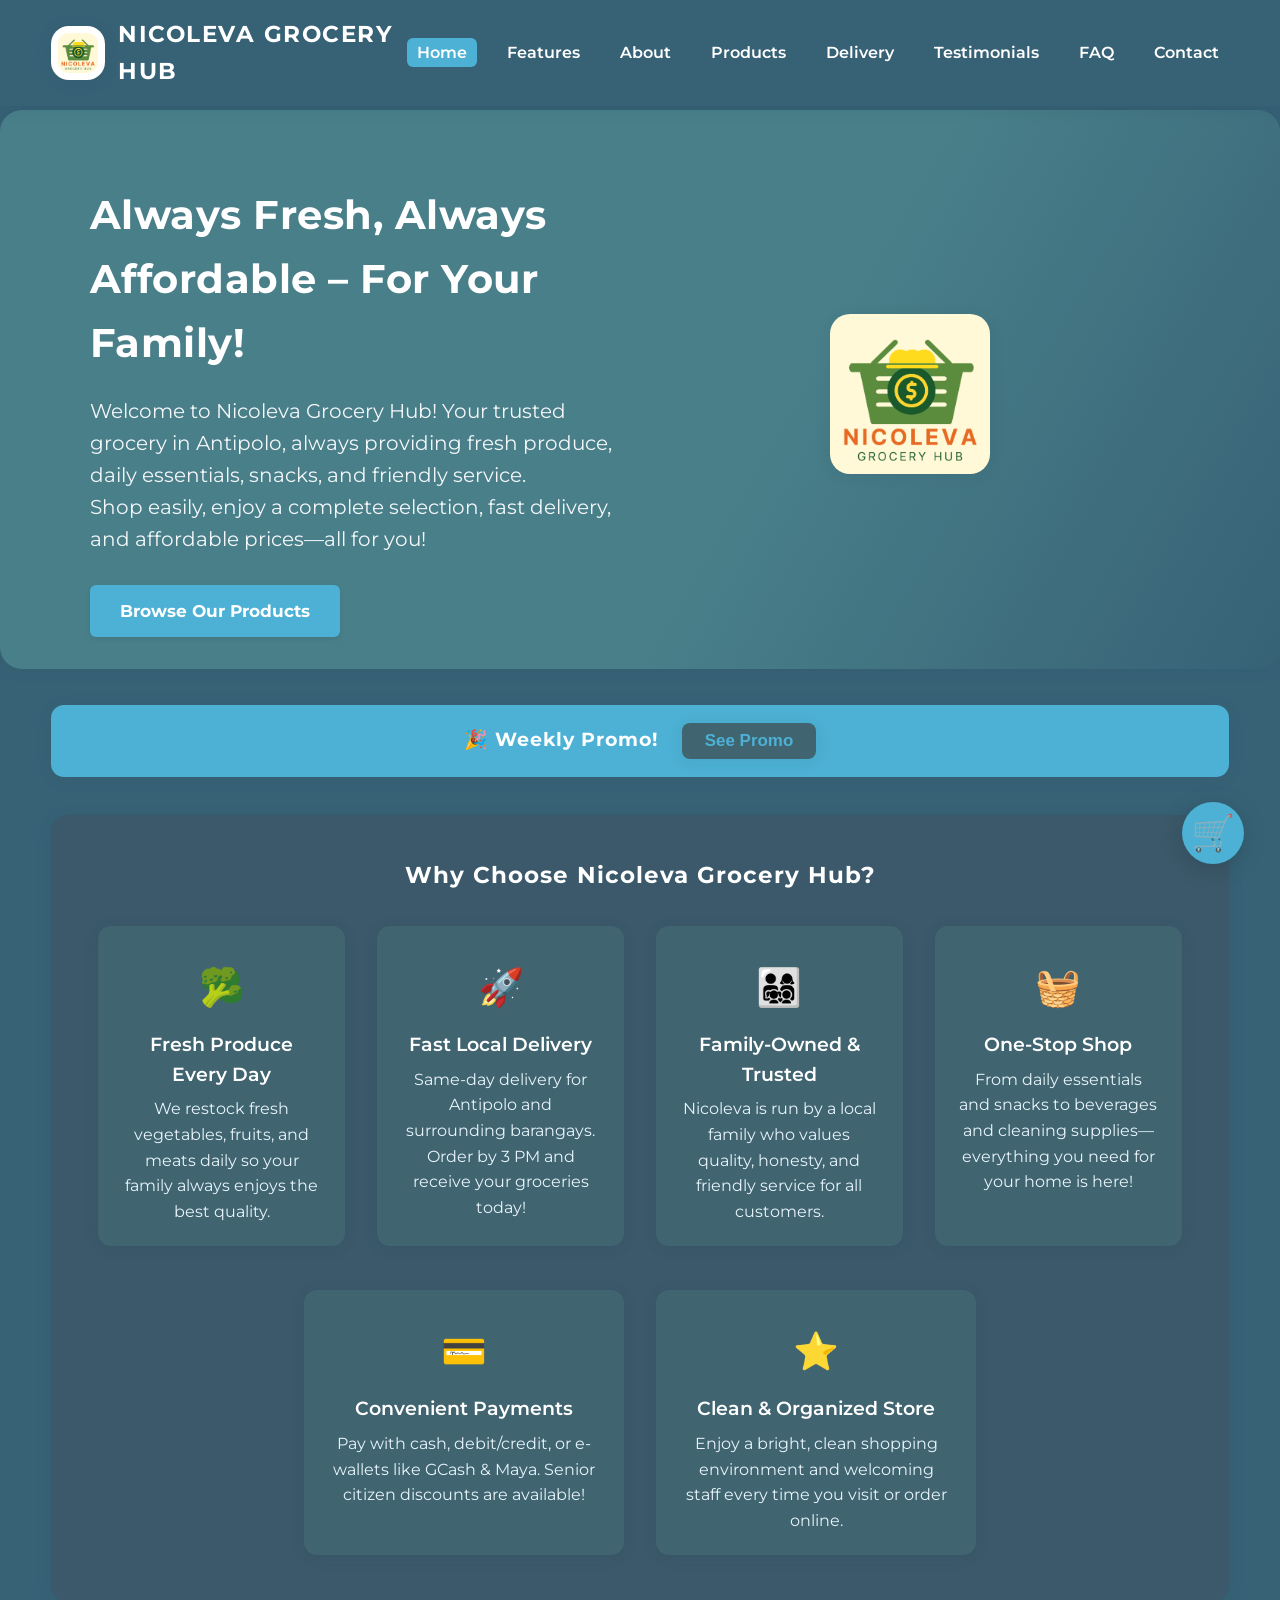
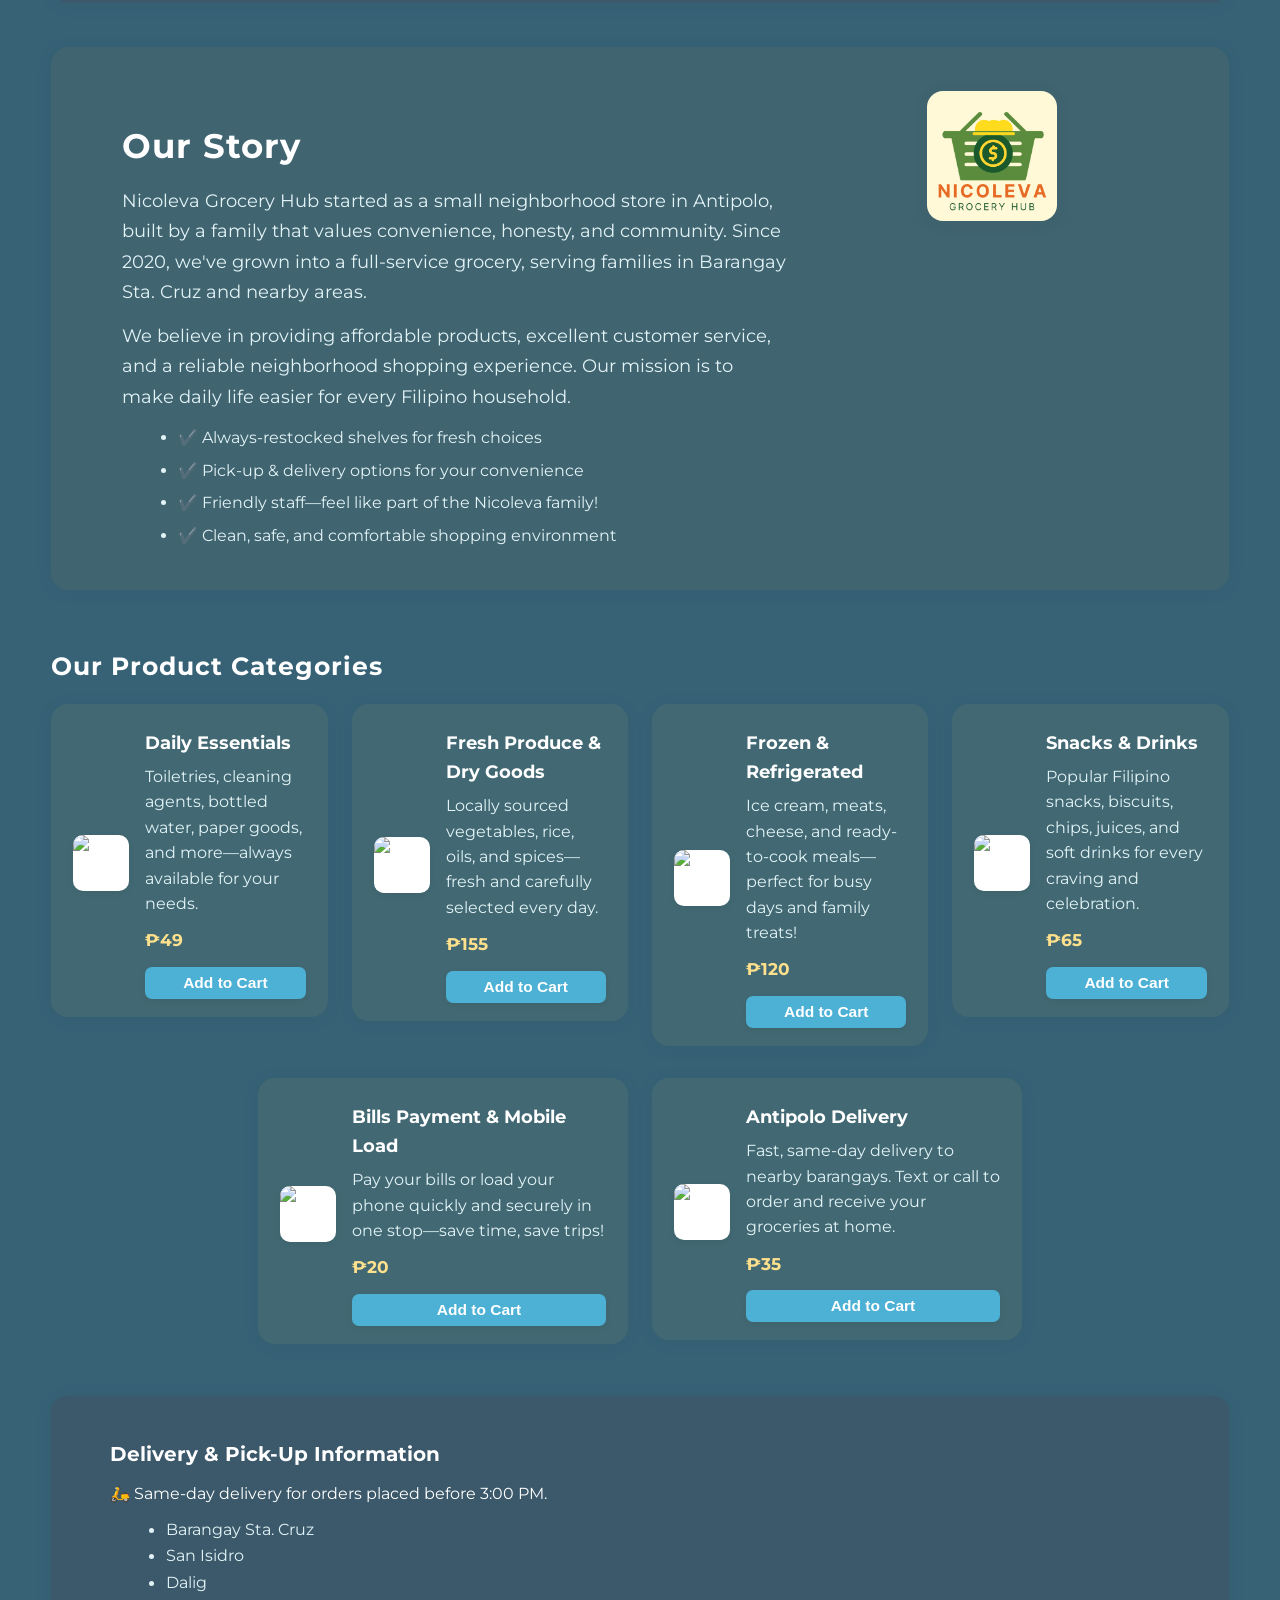
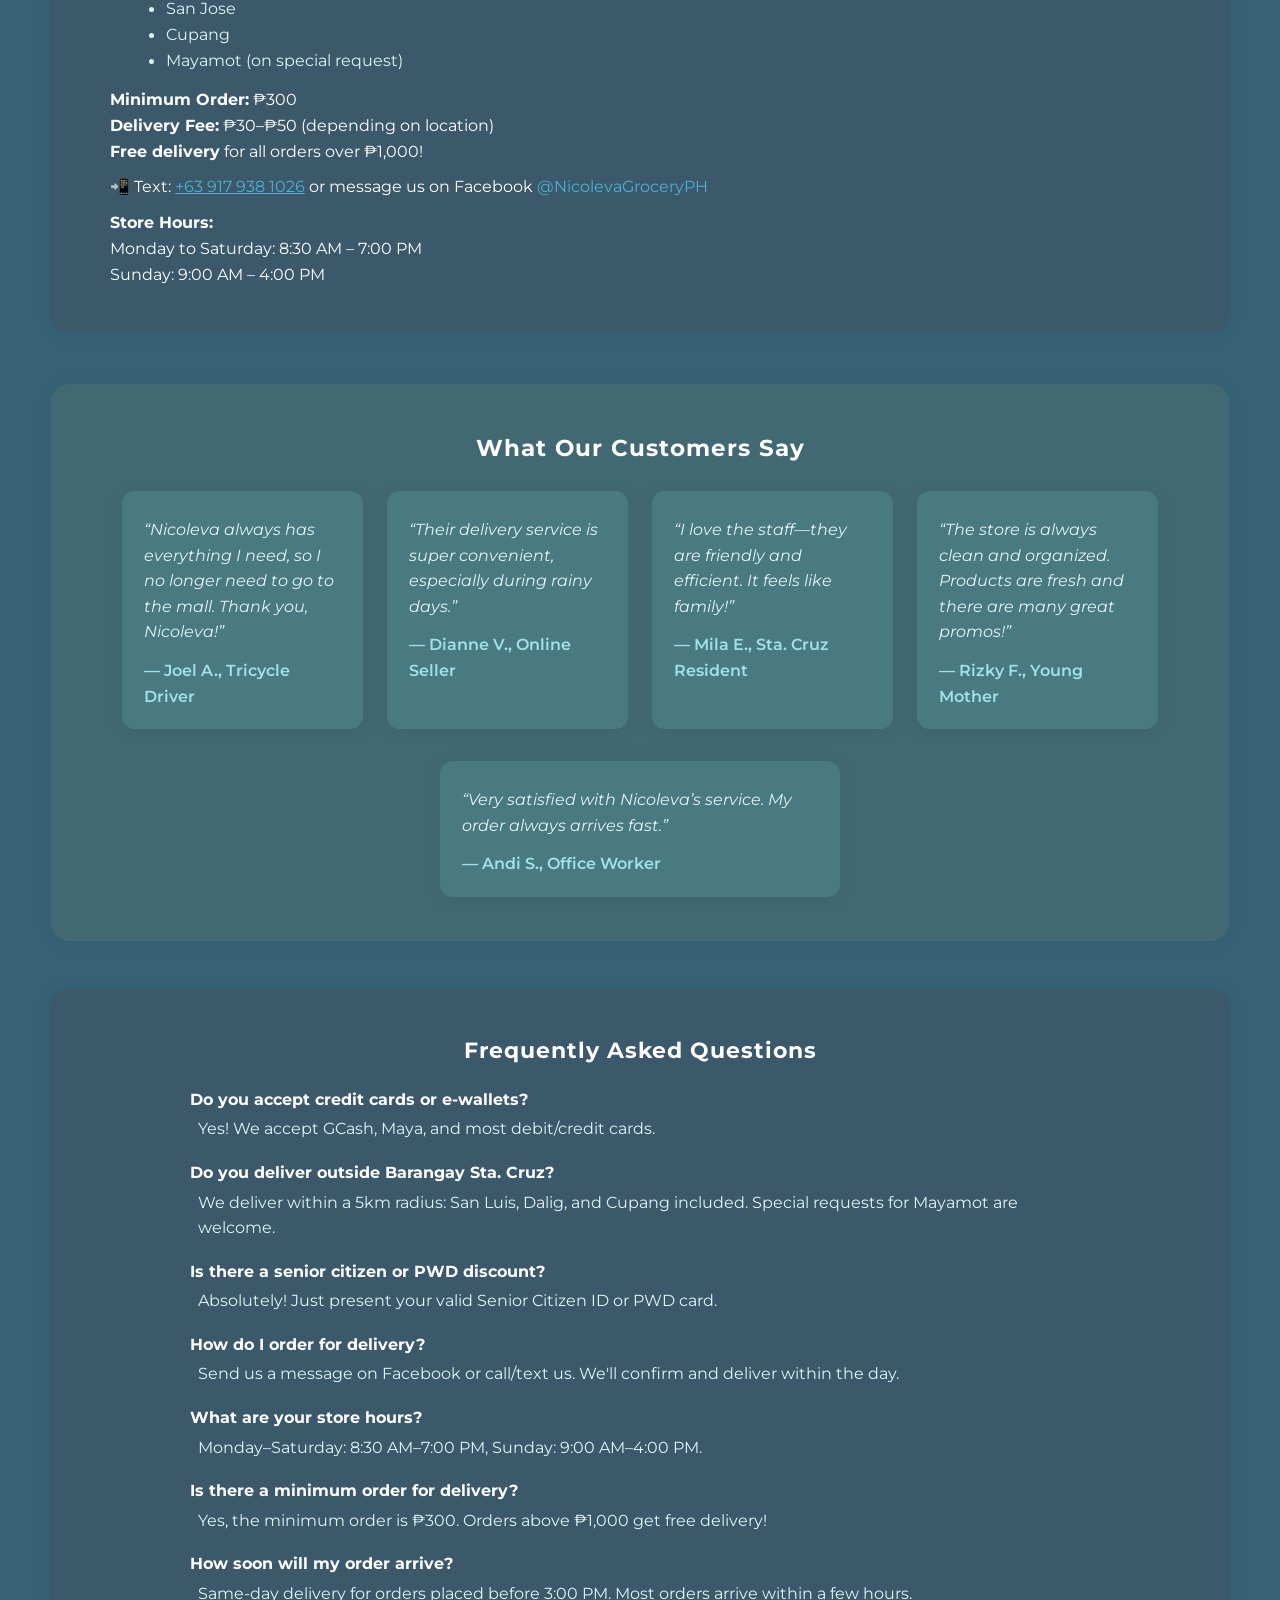
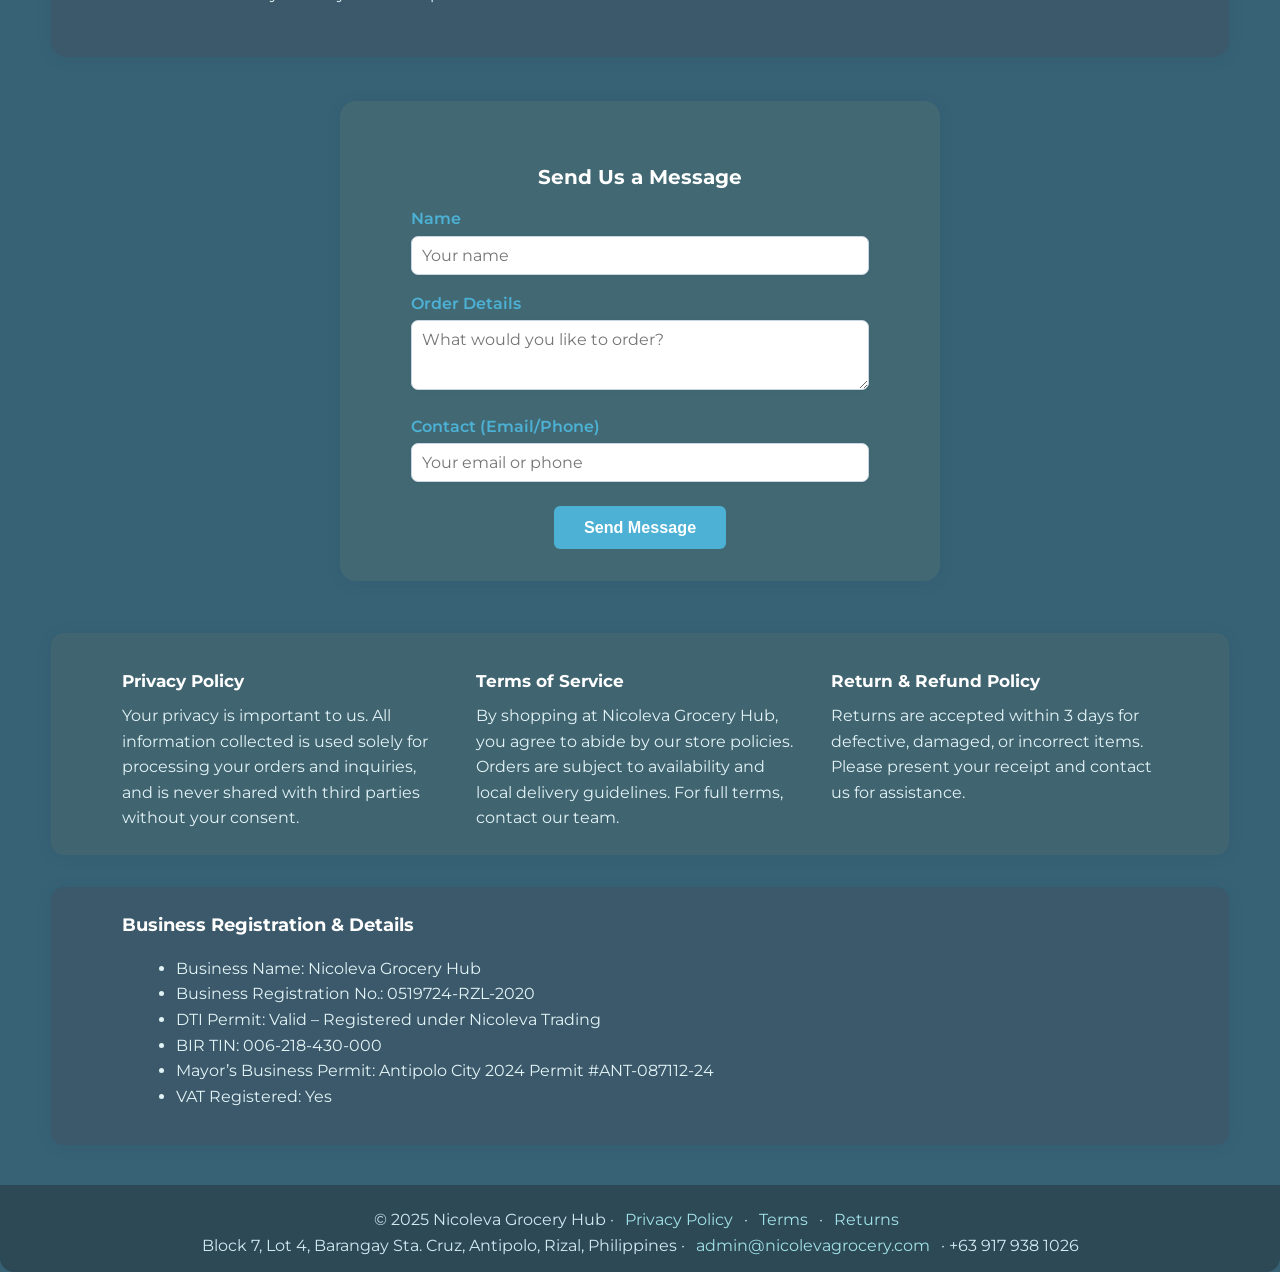
==== commit ffd89950: "Update index.html" ====
--- a/index.html
+++ b/index.html
@@ -1048,7 +1048,7 @@
           </div>
           <div class="product-card" data-product="Frozen & Refrigerated" data-price="₱120">
             <div class="product-image">
-              <img src="image/Picture3.png" alt="Frozen & Refrigerated">
+              <img src="image/Pictures3.png" alt="Frozen & Refrigerated">
             </div>
             <div class="product-info">
               <div class="product-title">Frozen & Refrigerated</div>
@@ -1240,7 +1240,7 @@
     <a href="#returns">Returns</a>
     <br>
     Block 7, Lot 4, Barangay Sta. Cruz, Antipolo, Rizal, Philippines &middot; 
-    <a href="mailto:hello@nicolevagrocery.com">hello@nicolevagrocery.com</a> &middot; 
+    <a href="mailto:admin@nicolevagrocery.com">admin@nicolevagrocery.com</a> &middot; 
     +63 917 938 1026
   </footer>
   <script>
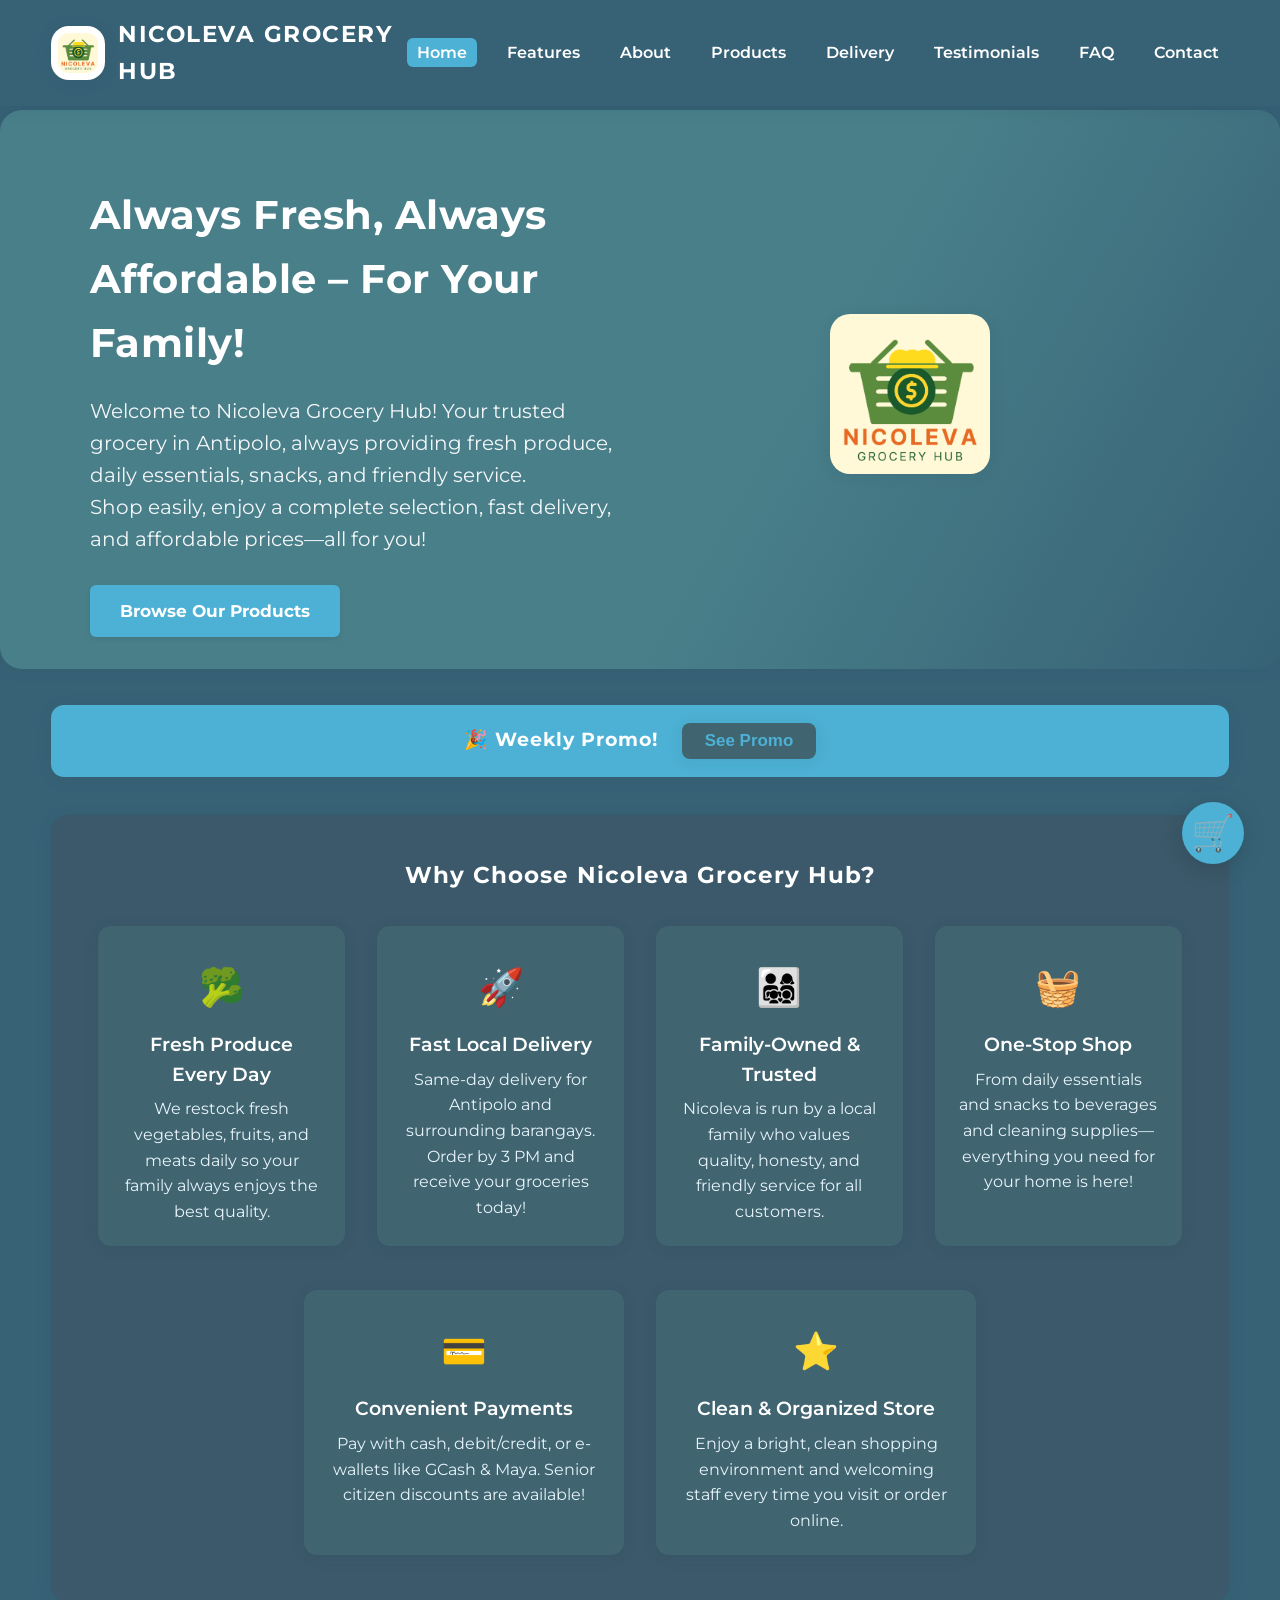
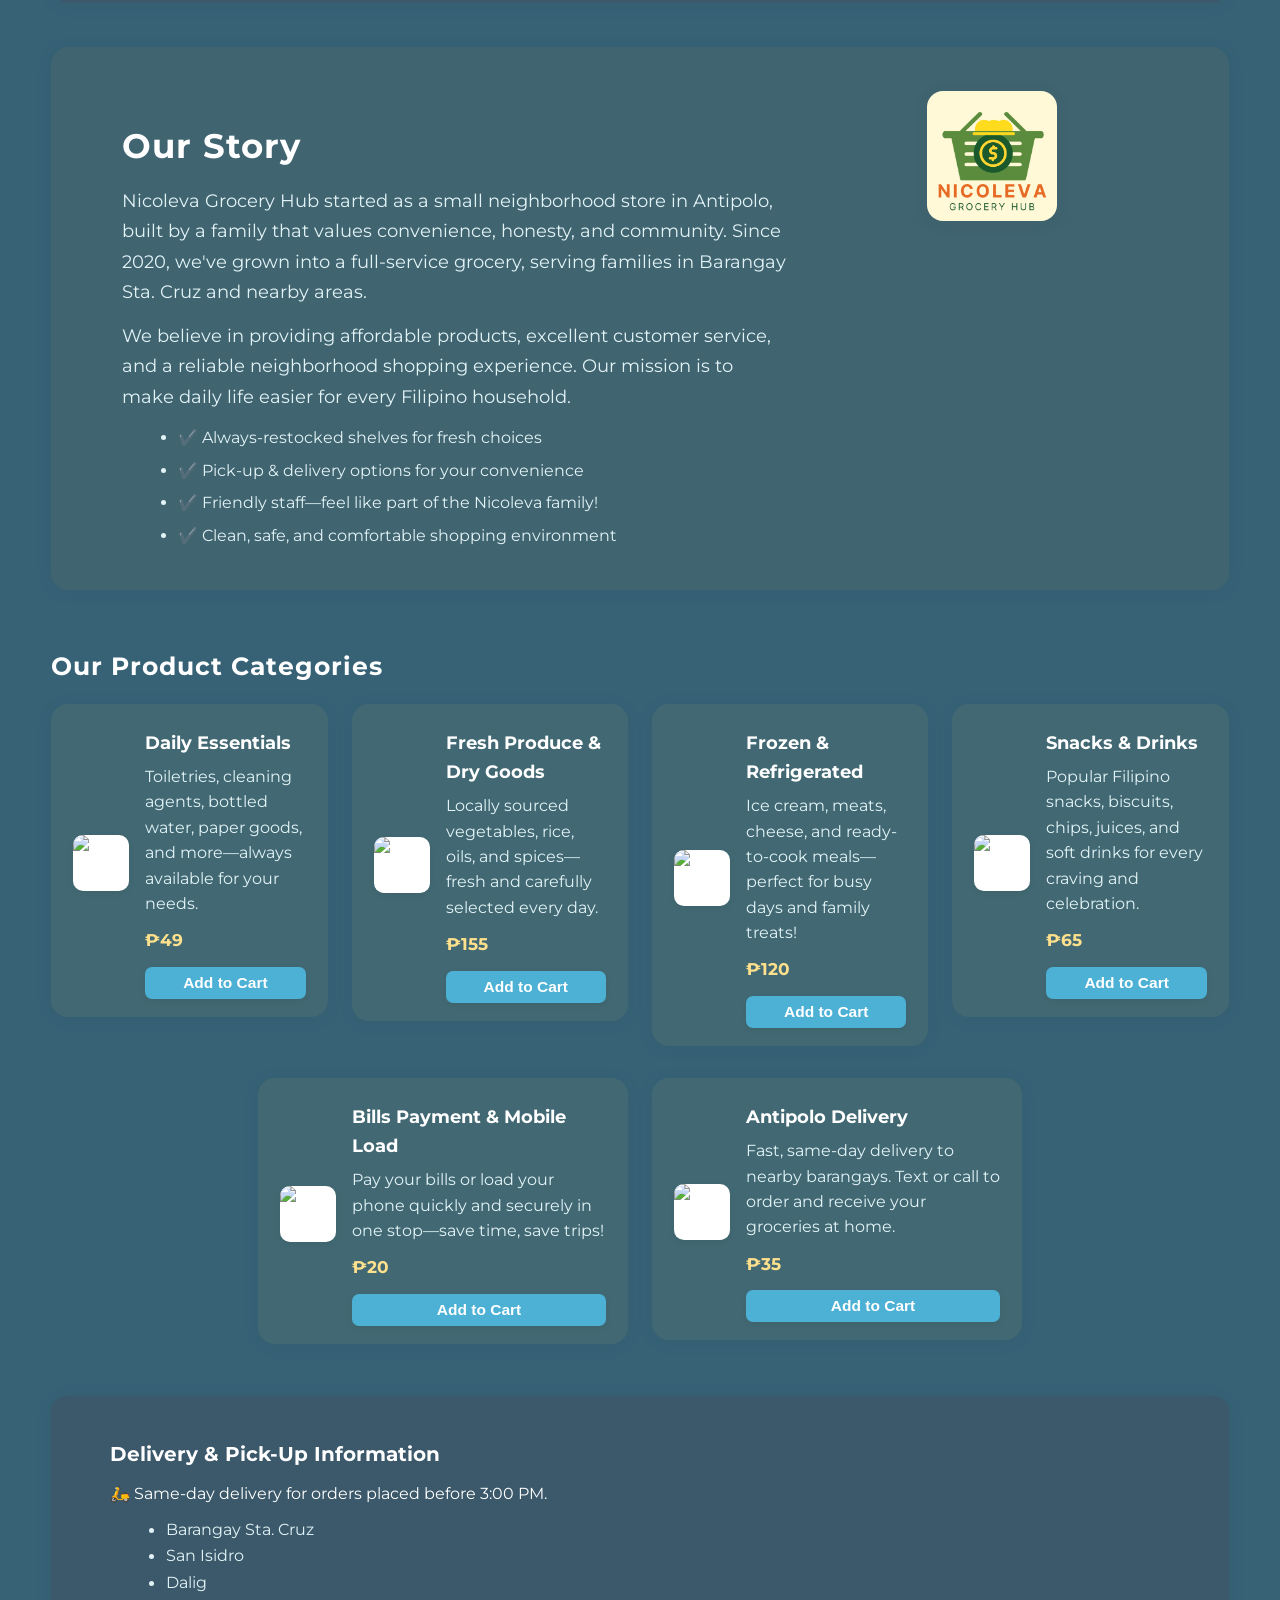
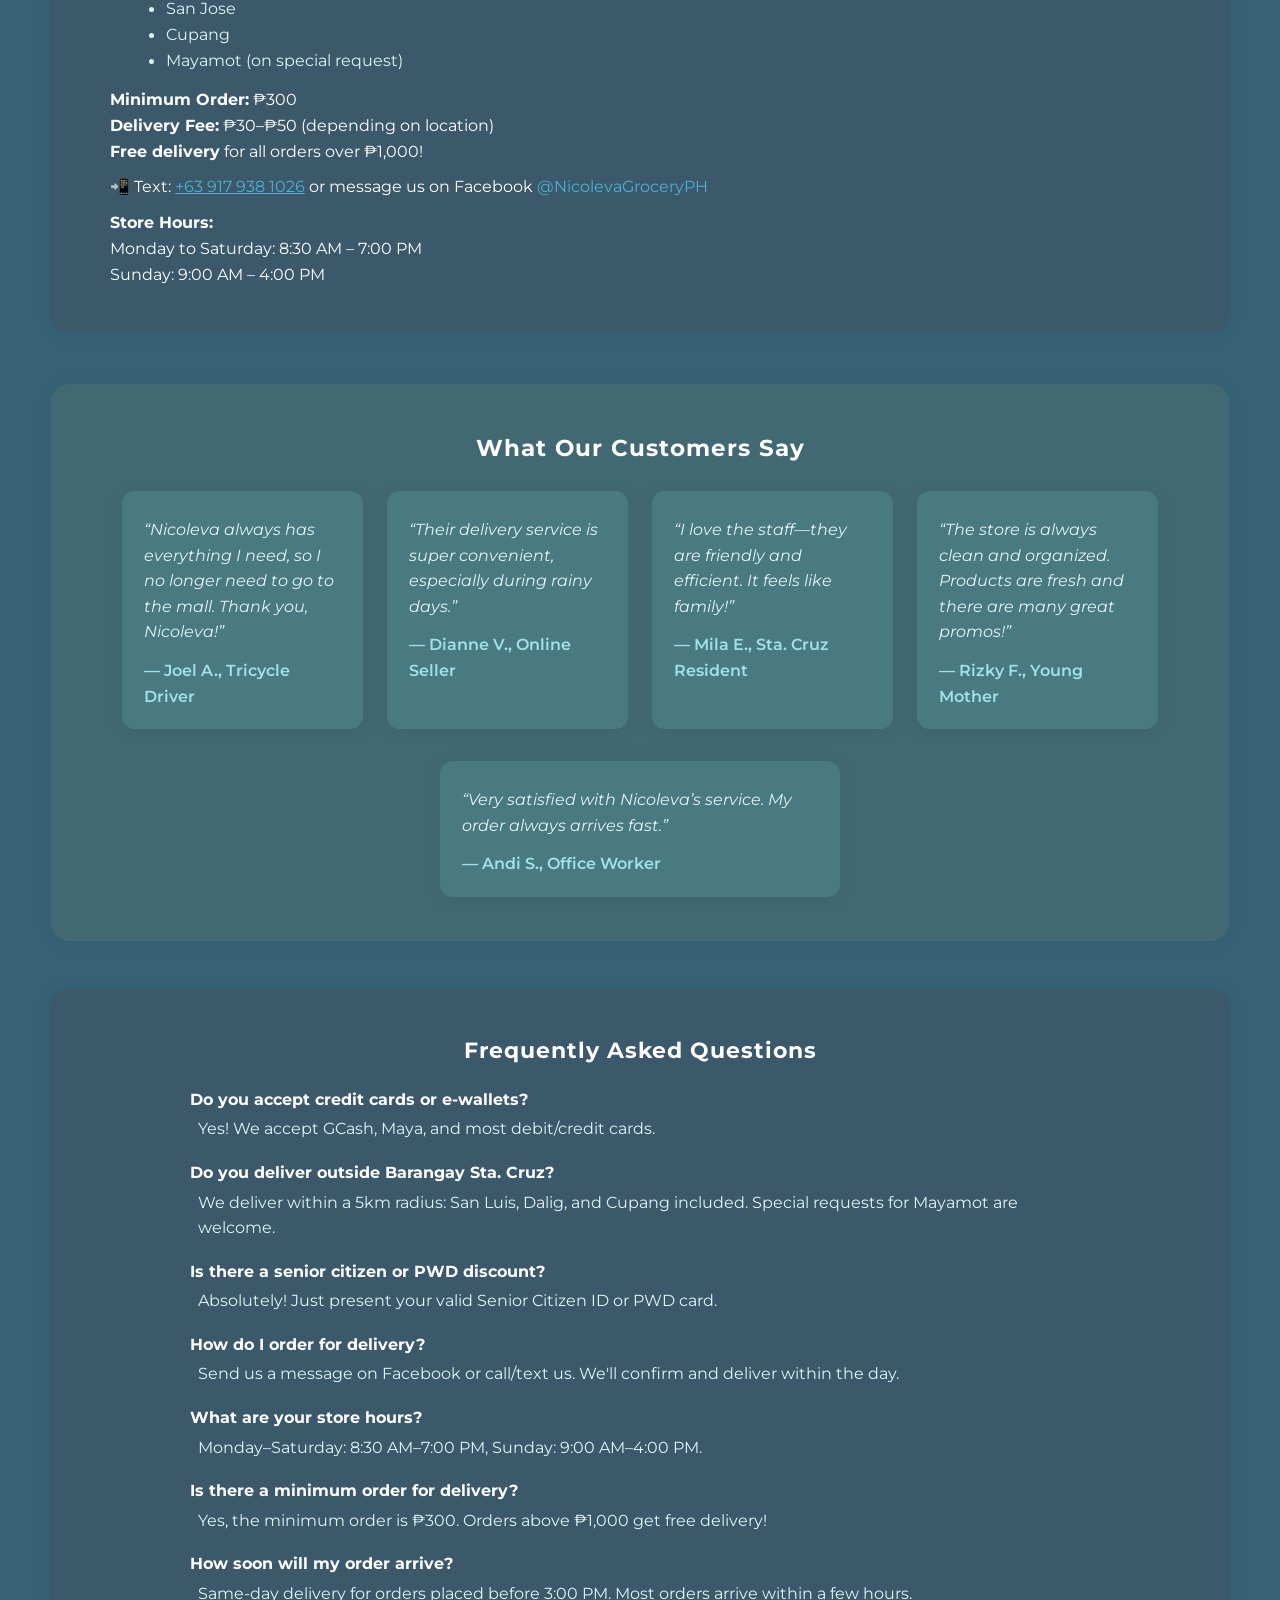
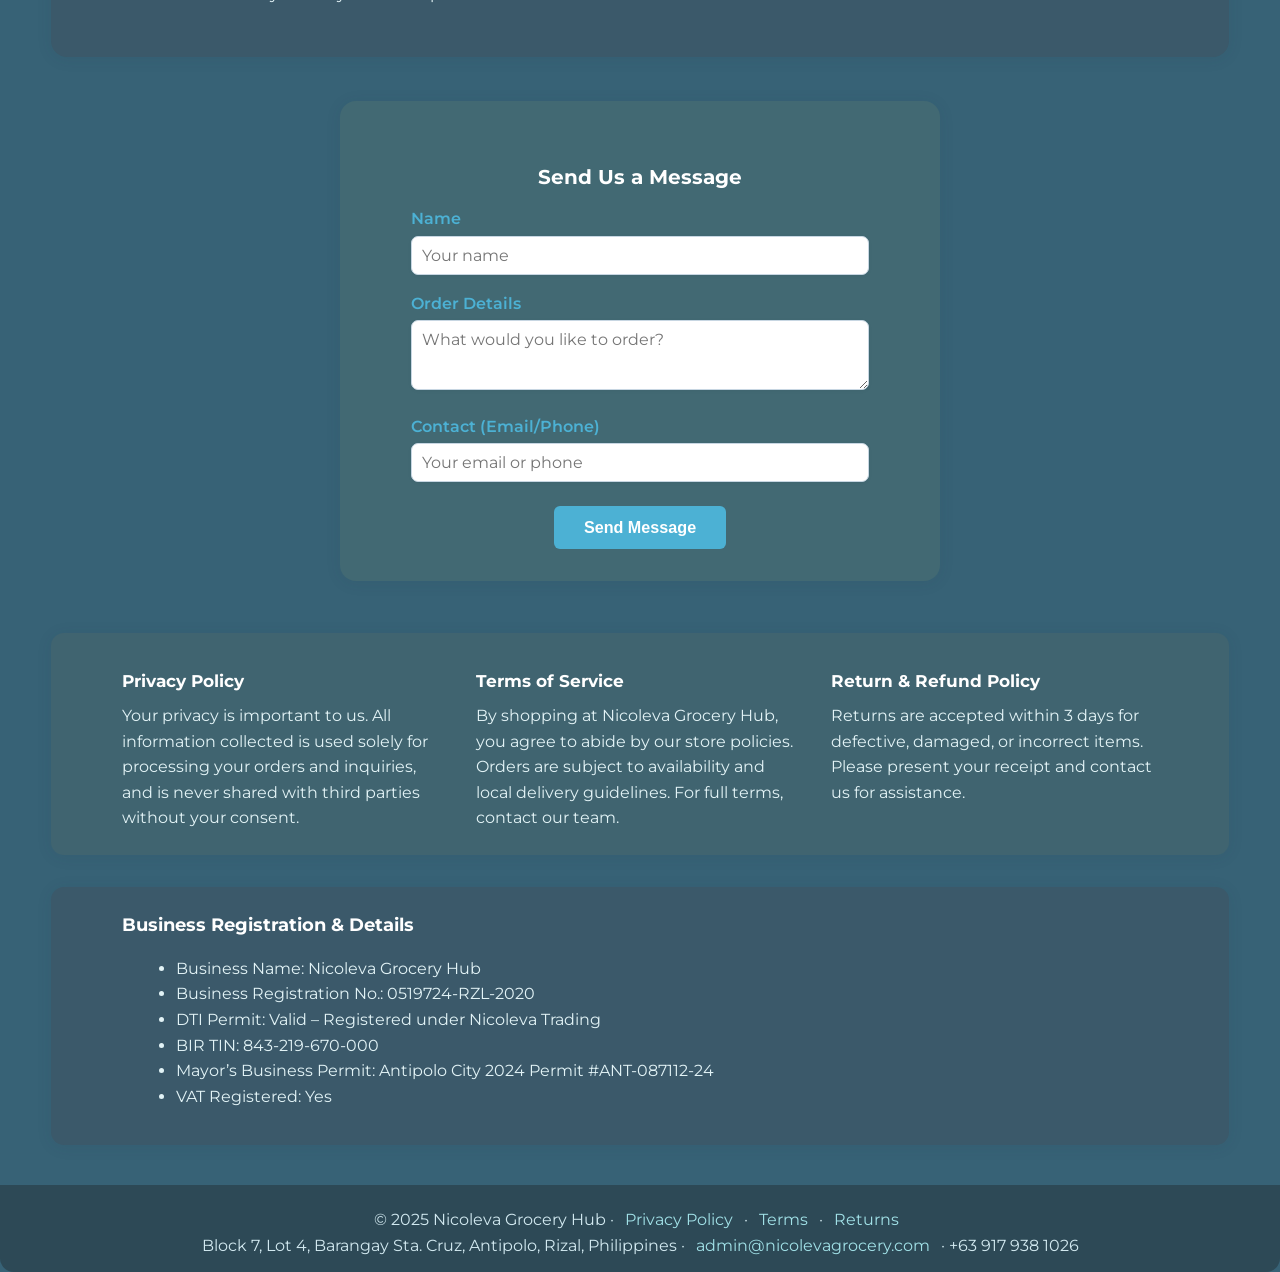
==== commit ad6a6b21: "Update index.html" ====
--- a/index.html
+++ b/index.html
@@ -1214,7 +1214,7 @@
           <li>Business Name: Nicoleva Grocery Hub</li>
           <li>Business Registration No.: 0519724-RZL-2020</li>
           <li>DTI Permit: Valid – Registered under Nicoleva Trading</li>
-          <li>BIR TIN: 006-218-430-000</li>
+          <li>BIR TIN: 843-219-670-000</li>
           <li>Mayor’s Business Permit: Antipolo City 2024 Permit #ANT-087112-24</li>
           <li>VAT Registered: Yes</li>
         </ul>
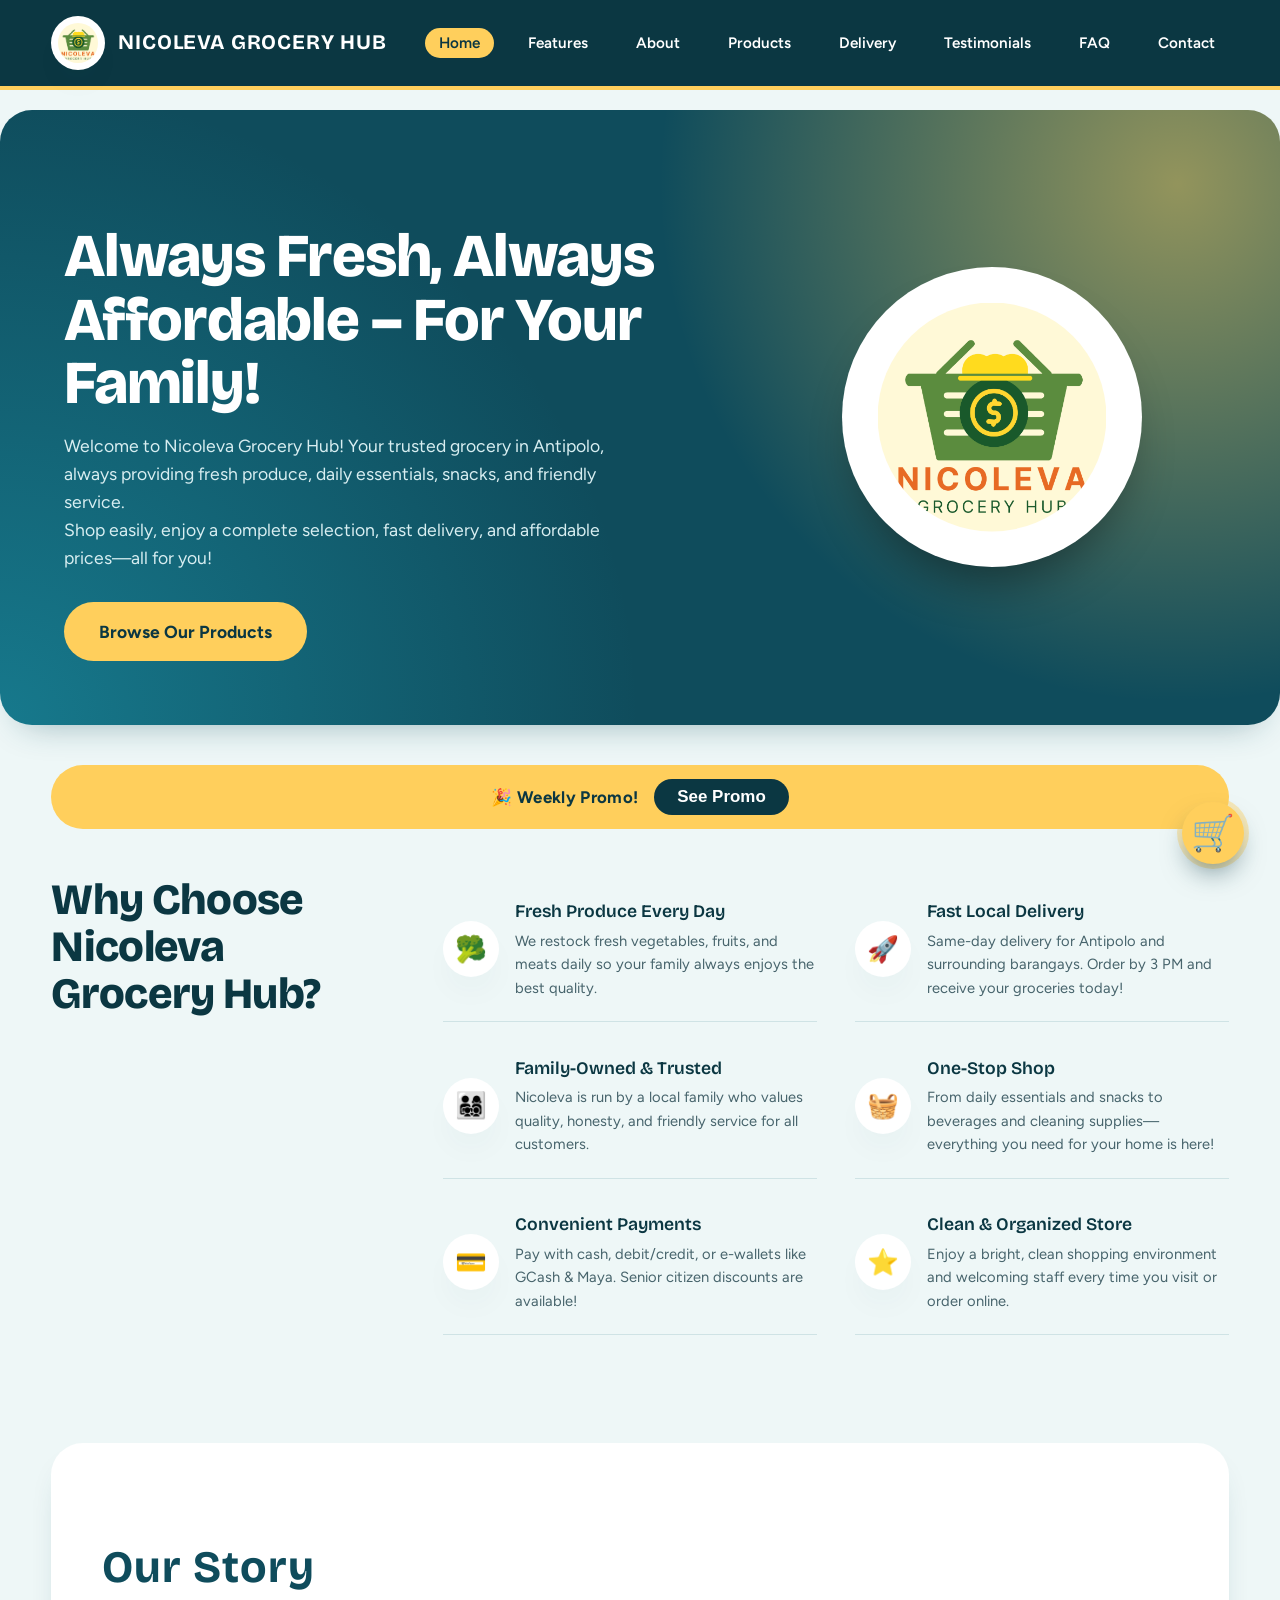
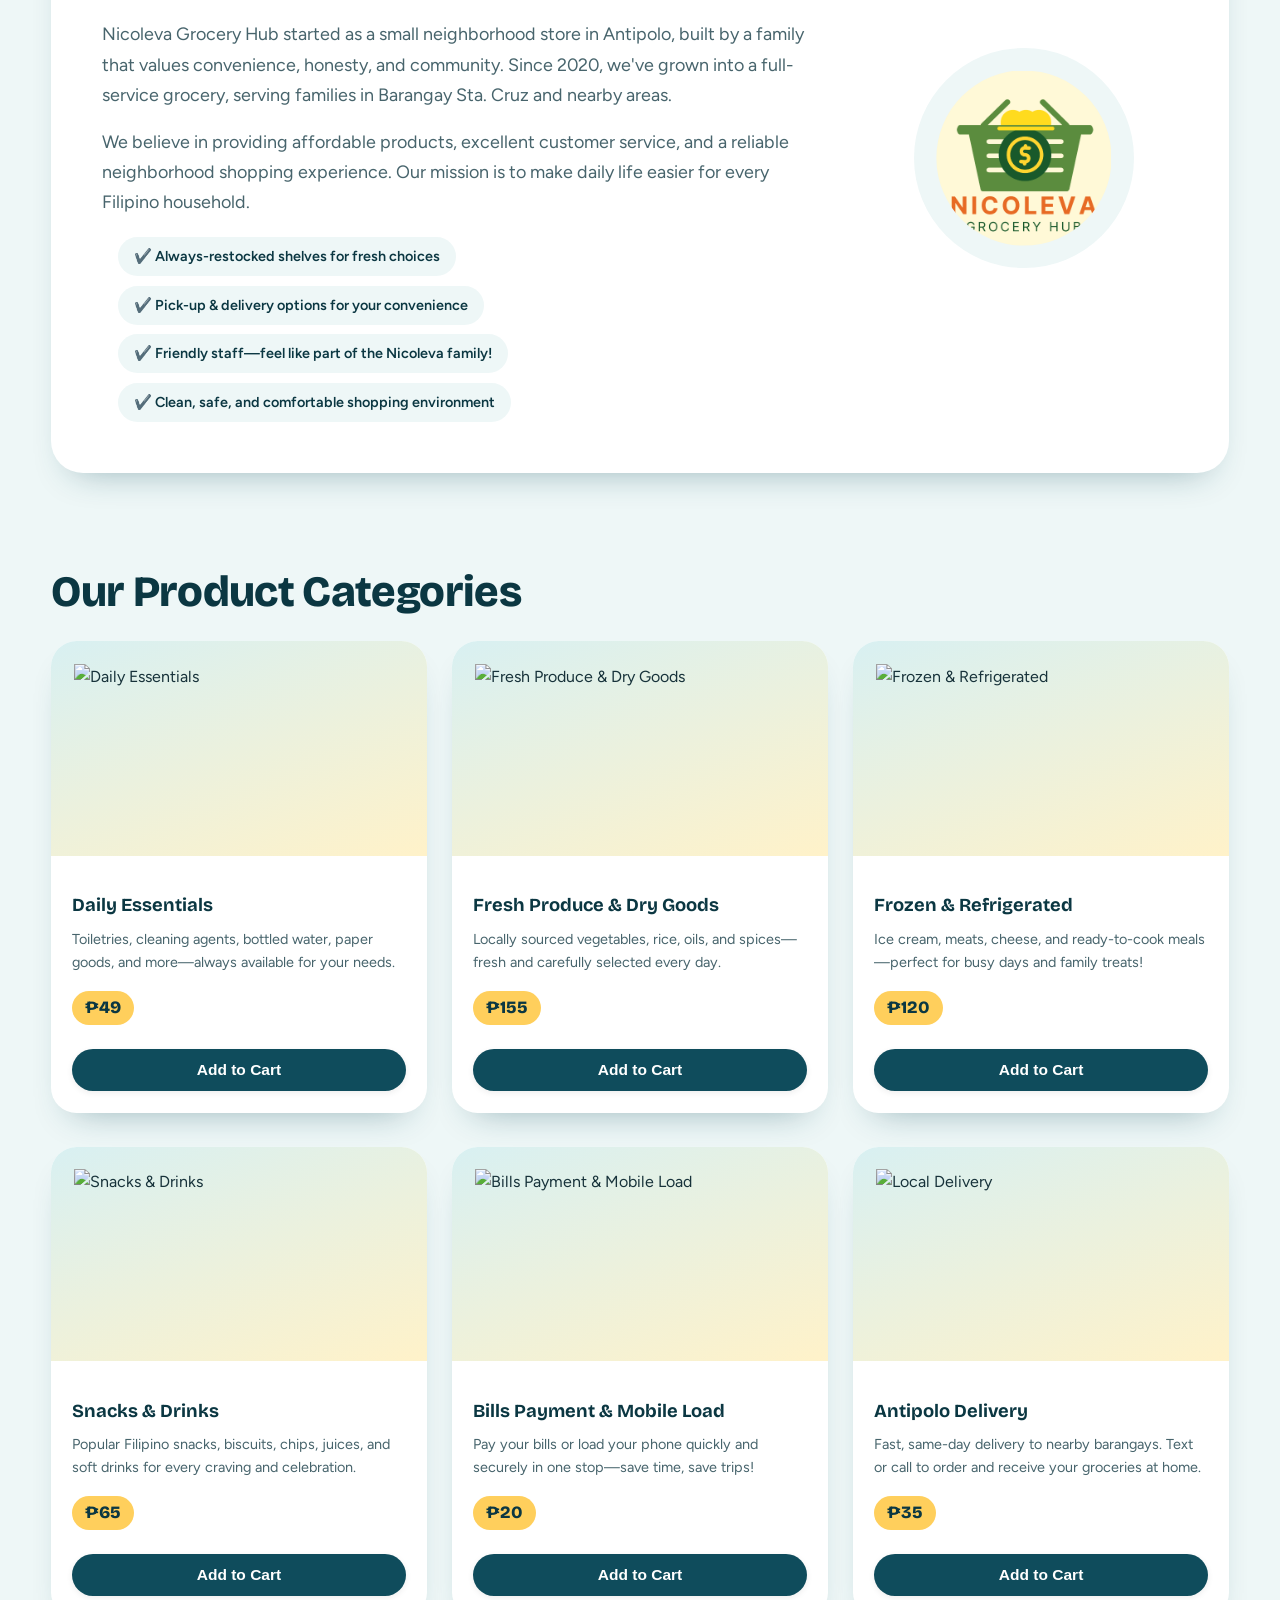
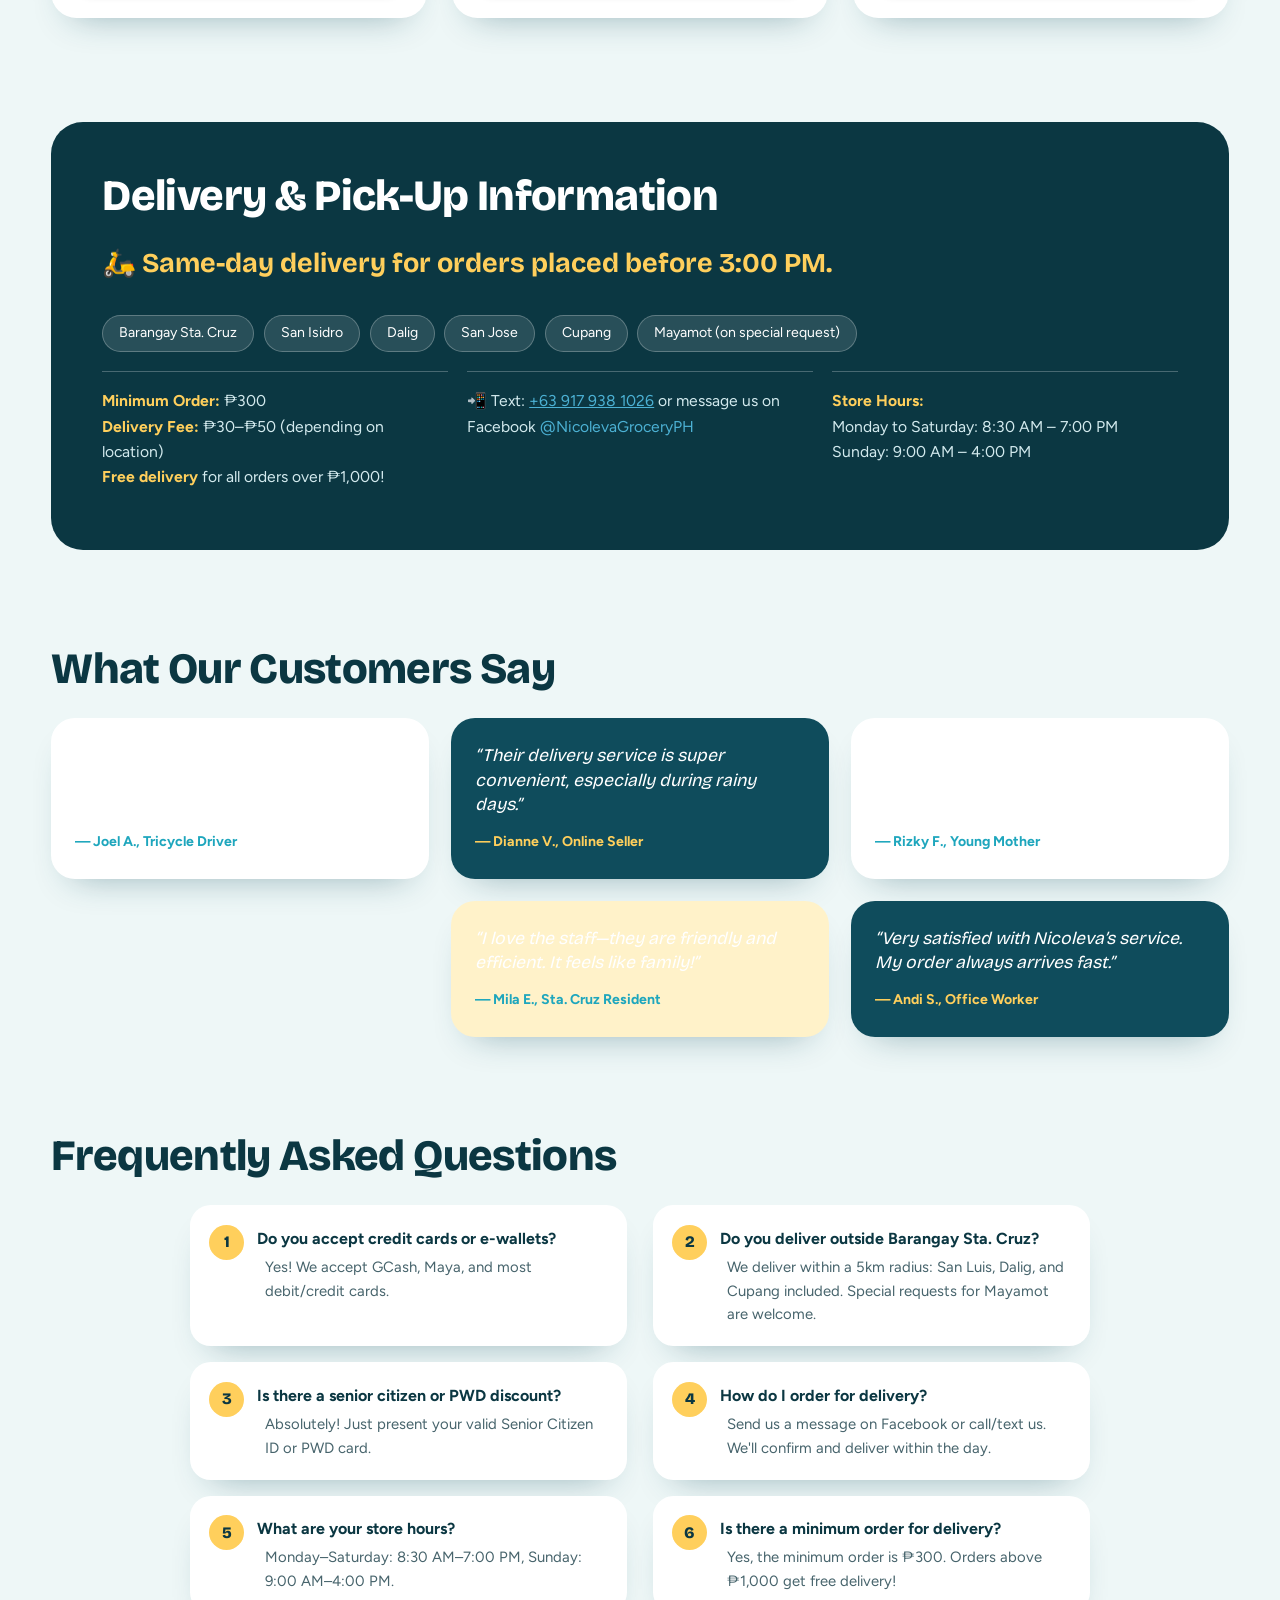
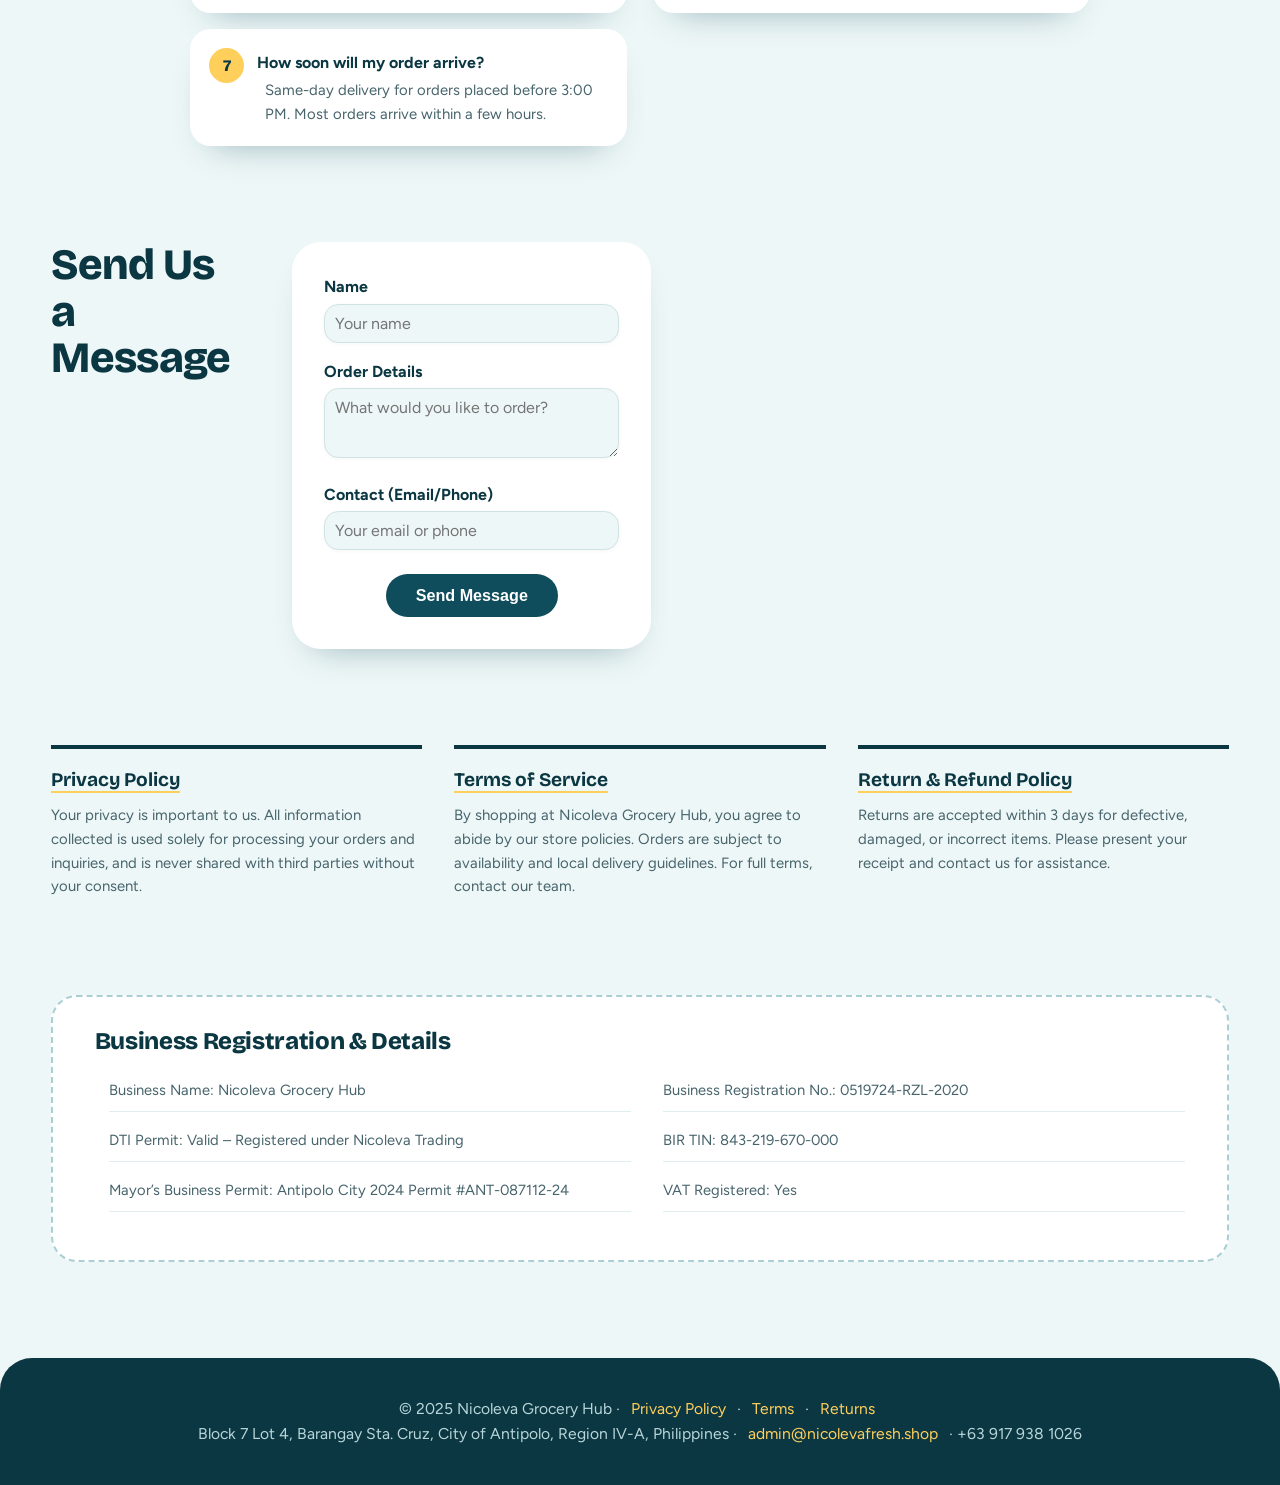
==== commit 21f15b2b: "Add files via upload" ====
--- a/index.html
+++ b/index.html
@@ -909,6 +909,7 @@
     }
     footer a:hover { text-decoration: underline; }
   </style>
+  <link rel="preconnect" href="https://fonts.googleapis.com"><link rel="preconnect" href="https://fonts.gstatic.com" crossorigin><link href="https://fonts.googleapis.com/css2?family=Bricolage+Grotesque:wght@600;700;800&family=Figtree:wght@400;500;600;700&display=swap" rel="stylesheet"><link rel="stylesheet" href="polish.css">
 </head>
 <body>
   <header>
@@ -1190,19 +1191,19 @@
       </section>
       <section class="policies-section">
         <div class="policy">
-          <div class="policy-title">Privacy Policy</div>
+          <div class="policy-title"><a href="privacy-policy.html">Privacy Policy</a></div>
           <div>
             Your privacy is important to us. All information collected is used solely for processing your orders and inquiries, and is never shared with third parties without your consent.
           </div>
         </div>
         <div class="policy">
-          <div class="policy-title">Terms of Service</div>
+          <div class="policy-title"><a href="terms.html">Terms of Service</a></div>
           <div>
             By shopping at Nicoleva Grocery Hub, you agree to abide by our store policies. Orders are subject to availability and local delivery guidelines. For full terms, contact our team.
           </div>
         </div>
         <div class="policy">
-          <div class="policy-title">Return & Refund Policy</div>
+          <div class="policy-title"><a href="refund-policy.html">Return & Refund Policy</a></div>
           <div>
             Returns are accepted within 3 days for defective, damaged, or incorrect items. Please present your receipt and contact us for assistance.
           </div>
@@ -1235,12 +1236,12 @@
   </main>
   <footer>
     &copy; 2025 Nicoleva Grocery Hub &middot; 
-    <a href="#privacy">Privacy Policy</a> &middot; 
-    <a href="#terms">Terms</a> &middot; 
-    <a href="#returns">Returns</a>
+    <a href="privacy-policy.html">Privacy Policy</a> &middot; 
+    <a href="terms.html">Terms</a> &middot; 
+    <a href="refund-policy.html">Returns</a>
     <br>
-    Block 7, Lot 4, Barangay Sta. Cruz, Antipolo, Rizal, Philippines &middot; 
-    <a href="mailto:admin@nicolevagrocery.com">admin@nicolevagrocery.com</a> &middot; 
+    Block 7 Lot 4, Barangay Sta. Cruz, City of Antipolo, Region IV-A, Philippines &middot; 
+    <a href="mailto:admin@nicolevafresh.shop">admin@nicolevafresh.shop</a> &middot; 
     +63 917 938 1026
   </footer>
   <script>
--- a/polish.css
+++ b/polish.css
@@ -0,0 +1,184 @@
+:root {
+  --primary: #0f4c5c;
+  --accent: #1ea6bd;
+  --shadow: 0 18px 36px -22px rgba(15,76,92,.45);
+  --ink: #17323a;
+  --ink-soft: #47646c;
+  --sun: #ffcf5c;
+  --mist: #eef7f7;
+  --deep: #0b3742;
+  --display: 'Bricolage Grotesque', 'Montserrat', sans-serif;
+}
+body { font-family: 'Figtree', 'Montserrat', Arial, sans-serif; -webkit-font-smoothing: antialiased; }
+body:has(#home) { background: var(--mist); color: var(--ink); }
+html { scroll-behavior: smooth; }
+[id] { scroll-margin-top: 92px; }
+h1, h2, .hero-title, .logo-text, .features-title, .testimonials-title, .faq-title, .delivery-title, .message-title, .policy-title, .business-title, .cart-title, .feature-title, .product-title, .about-title, .section-title {
+  font-family: var(--display);
+}
+
+
+header { background: var(--deep); box-shadow: none; border-bottom: 4px solid var(--sun); }
+.logo img { border-radius: 50%; }
+.logo-text { font-size: 1.3rem; letter-spacing: .04em; }
+nav a { border-radius: 999px; font-weight: 600; font-size: .95rem; padding: 6px 14px; }
+nav a:hover, nav a.active { background: var(--sun); color: var(--deep); }
+#burgerBtn { background: var(--sun); color: var(--deep); border-radius: 10px; }
+
+
+.hero {
+  position: relative; overflow: hidden; display: grid; grid-template-columns: 1.2fr .8fr; gap: 2rem; align-items: center;
+  background: radial-gradient(circle at 92% 12%, rgba(255,207,92,.55) 0, transparent 40%), radial-gradient(circle at 0 100%, rgba(30,166,189,.5) 0, transparent 45%), var(--primary);
+  border-radius: 2rem; padding: clamp(2rem, 5vw, 4.4rem); margin-top: 1.5rem; min-height: 0;
+}
+.hero-content { max-width: none; }
+.hero-title { font-size: clamp(2.2rem, 4.8vw, 3.8rem); line-height: 1.04; letter-spacing: -.02em; font-weight: 800; }
+.hero-subtitle { color: #d8eef1; font-size: 1.1rem; max-width: 540px; }
+.hero-action { background: var(--sun); color: var(--deep); border-radius: 999px; padding: .95rem 2.2rem; box-shadow: none; }
+.hero-action:hover { background: #fff; }
+.hero-img { flex: none; }
+.hero-img img { width: min(300px, 100%); aspect-ratio: 1; object-fit: contain; padding: 1.6rem; border-radius: 50%; border: 10px solid rgba(255,255,255,.18); box-shadow: 0 30px 50px -20px rgba(0,0,0,.45); }
+
+
+.promo-banner { background: var(--sun); color: var(--deep); border-radius: 999px; box-shadow: none; padding: .9rem 1.4rem; margin: 2.5rem 0 3rem; display: flex; align-items: center; justify-content: center; gap: 1rem; font-size: 1.05rem; letter-spacing: .02em; }
+.promo-btn { background: var(--deep); color: #fff; border-radius: 999px; margin: 0; box-shadow: none; }
+.promo-btn:hover { background: var(--accent); color: #fff; }
+.promo-popup { border-radius: 1.6rem; }
+
+
+.features-section, .about-section, .products-section, .delivery-section, .testimonials-section, .faq-section, .message-section, .policies-section, .business-details-section {
+  background: none; box-shadow: none; border-radius: 0; margin: 0 0 clamp(3.5rem, 8vw, 6rem); padding: 0;
+}
+.features-title, .testimonials-title, .faq-title, .delivery-title, .section-title, .message-title, .business-title {
+  color: var(--deep); font-size: clamp(1.8rem, 3.6vw, 2.7rem); font-weight: 800; letter-spacing: -.015em; line-height: 1.08; text-align: left; margin: 0 0 1.6rem;
+}
+
+
+.features-section { display: grid; grid-template-columns: .7fr 1.6fr; gap: 3rem; align-items: start; }
+.features-title { position: sticky; top: 100px; }
+.features-list { display: grid; grid-template-columns: 1fr 1fr; gap: 0 2.4rem; }
+.feature-card { display: grid; grid-template-columns: 56px 1fr; column-gap: 1rem; background: none; border: none; border-bottom: 1px solid #cfe3e5; border-radius: 0; box-shadow: none; padding: 1.3rem 0; text-align: left; max-width: none; transition: none; transform: none; }
+.feature-card:hover { transform: none; box-shadow: none; }
+.feature-icon { grid-row: 1 / span 2; width: 56px; height: 56px; display: flex; align-items: center; justify-content: center; background: #fff; border-radius: 50%; font-size: 1.6rem; margin: 0; box-shadow: var(--shadow); }
+.feature-title { color: var(--deep); font-size: 1.1rem; margin: 0 0 .2rem; }
+.feature-desc { color: var(--ink-soft); font-size: .92rem; }
+
+
+.about-section { display: grid; grid-template-columns: 1.4fr .6fr; gap: 3rem; align-items: center; background: #fff; border-radius: 2rem; padding: clamp(1.6rem, 4vw, 3.4rem); box-shadow: var(--shadow); }
+.about-content { display: block; }
+.about-title { color: var(--primary); font-size: clamp(1.9rem, 3.8vw, 2.8rem); margin-bottom: 1rem; }
+.about-text { color: var(--ink-soft); margin-bottom: 1rem; }
+.about-list { list-style: none; padding: 0; display: flex; flex-wrap: wrap; gap: .6rem; margin-top: 1.2rem; }
+.about-list li { background: var(--mist); color: var(--deep); border-radius: 999px; padding: .5rem 1rem; font-size: .9rem; font-weight: 600; margin: 0; }
+.about-img img { width: 220px; aspect-ratio: 1; object-fit: contain; padding: 1.4rem; background: var(--mist); border-radius: 50%; margin: 0 auto; box-shadow: none; }
+
+
+.products-grid { display: grid; grid-template-columns: repeat(3, 1fr); gap: 1.6rem; }
+.product-card { background: #fff; border-radius: 1.6rem; box-shadow: var(--shadow); border: none; overflow: hidden; display: flex; flex-direction: column; transition: transform .25s; }
+.product-card:hover { transform: translateY(-6px); }
+.product-image { background: linear-gradient(160deg, #d8f0f2, #fff2c9); padding: 1.4rem; height: auto; display: flex; justify-content: center; }
+.product-image img { width: 100%; height: 170px; object-fit: contain; border-radius: 0; }
+.product-info { padding: 1.2rem 1.3rem 1.4rem; display: flex; flex-direction: column; flex: 1; }
+.product-title { color: var(--deep); font-size: 1.15rem; }
+.product-desc { color: var(--ink-soft); font-size: .9rem; flex: 1; }
+.product-price { display: inline-block; align-self: flex-start; background: var(--sun); color: var(--deep); font-family: var(--display); font-weight: 800; padding: .2rem .8rem; border-radius: 999px; margin: .8rem 0; }
+.add-cart-btn { background: var(--primary); color: #fff; border-radius: 999px; padding: .75rem 1rem; }
+.add-cart-btn:hover { background: var(--accent); }
+
+
+.delivery-section { display: grid; grid-template-columns: repeat(3, 1fr); gap: 1.2rem; background: var(--deep); color: #fff; border-radius: 2rem; padding: clamp(1.6rem, 4vw, 3.2rem); }
+.delivery-section > * { grid-column: 1 / -1; }
+.delivery-section > .delivery-list ~ .delivery-info { grid-column: auto; }
+.delivery-title { color: #fff; margin-bottom: .2rem; }
+.delivery-info { color: #d3eaee; font-size: .98rem; }
+.delivery-title + .delivery-info { font-family: var(--display); font-size: clamp(1.2rem, 2.4vw, 1.7rem); color: var(--sun); font-weight: 700; }
+.delivery-info strong { color: var(--sun); }
+.delivery-list { list-style: none; padding: 0; margin: 0; display: flex; flex-wrap: wrap; gap: .6rem; }
+.delivery-list li { background: rgba(255,255,255,.12); border: 1px solid rgba(255,255,255,.25); border-radius: 999px; padding: .4rem 1rem; font-size: .88rem; margin: 0; color: #fff; }
+.delivery-section > .delivery-list ~ .delivery-info { border-top: 1px solid rgba(255,255,255,.25); padding-top: 1rem; }
+
+
+.testimonials-grid { display: block !important; column-count: 3; column-gap: 1.4rem; }
+.testimonial-card { break-inside: avoid; margin: 0 0 1.4rem; background: #fff; border: none; border-radius: 1.5rem; box-shadow: var(--shadow); padding: 1.6rem 1.5rem; max-width: none; width: auto; }
+.testimonial-card:nth-child(3n+2) { background: var(--primary); color: #fff; }
+.testimonial-card:nth-child(3n+2) .testimonial-author { color: var(--sun); }
+.testimonial-card:nth-child(3n+3) { background: #fff2c9; }
+.testimonial-quote { font-family: var(--display); font-size: 1.1rem; line-height: 1.4; color: inherit; }
+.testimonial-author { color: var(--accent); font-weight: 700; font-size: .88rem; margin-top: .8rem; }
+
+
+.faq-section { display: block; }
+.faq-list { display: grid; grid-template-columns: 1fr 1fr; gap: 1rem 1.6rem; counter-reset: q; }
+.faq-item { counter-increment: q; background: #fff; border-radius: 1.3rem; padding: 1.3rem 1.4rem 1.2rem 4.2rem; position: relative; margin: 0; box-shadow: var(--shadow); }
+.faq-item::before { content: counter(q); position: absolute; left: 1.2rem; top: 1.2rem; width: 2.2rem; height: 2.2rem; border-radius: 50%; background: var(--sun); color: var(--deep); font-family: var(--display); font-weight: 800; display: flex; align-items: center; justify-content: center; }
+.faq-q { color: var(--deep); font-weight: 700; }
+.faq-a { color: var(--ink-soft); font-size: .93rem; margin-top: .2rem; }
+
+
+.message-section { display: grid; grid-template-columns: .7fr 1.3fr; gap: 3rem; align-items: start; }
+.message-title { position: sticky; top: 100px; }
+.message-form { background: #fff; border-radius: 1.8rem; box-shadow: var(--shadow); padding: 2rem; }
+.message-form label { color: var(--deep); font-weight: 700; }
+.message-form input, .message-form textarea { border-radius: .9rem; border: 1.5px solid #cfe3e5; background: var(--mist); color: var(--ink); }
+.message-form input:focus, .message-form textarea:focus { outline: 3px solid rgba(30,166,189,.25); border-color: var(--accent); }
+.message-form button { background: var(--primary); border-radius: 999px; }
+.message-form button:hover { background: var(--accent); }
+
+
+.policies-section { display: grid; grid-template-columns: repeat(3, 1fr); gap: 2rem; }
+.policy { background: none; box-shadow: none; border: none; border-top: 4px solid var(--deep); border-radius: 0; padding: 1rem 0 0; color: var(--ink-soft); font-size: .93rem; }
+.policy-title { color: var(--deep); font-size: 1.2rem; margin-bottom: .5rem; }
+
+
+.business-details-section { background: #fff; border: 2px dashed #a9cfd4; border-radius: 1.6rem; padding: 2rem clamp(1.2rem, 4vw, 2.6rem); }
+.business-title { font-size: 1.5rem; margin-bottom: 1rem; }
+.business-list { list-style: none; padding: 0; display: grid; grid-template-columns: 1fr 1fr; gap: .6rem 2rem; color: var(--ink-soft); }
+.business-list li { border-bottom: 1px solid #e0eef0; padding: .5rem 0; font-size: .92rem; }
+
+
+.cart-fab { background: var(--sun); color: var(--deep); box-shadow: 0 14px 28px -8px rgba(11,55,66,.6), 0 0 0 5px rgba(255,207,92,.4); }
+.cart-fab:hover { background: #fff; }
+.cart-section { background: var(--deep); color: #fff; border-radius: 1.6rem; }
+.cart-title { color: #fff; }
+.cart-checkout-btn { background: var(--primary); border-radius: 999px; }
+.cart-checkout-btn:hover { background: var(--accent); }
+
+
+footer { background: var(--deep); color: #b8d6da; border-radius: 2rem 2rem 0 0; padding: 2.4rem 1rem; }
+footer a { color: var(--sun); }
+
+
+.container.checkout-header, .summary-section, .order-form-section, .info-section, .success-section { border-radius: 1.6rem; }
+.summary-title, .checkout-title, .form-title, .info-title { font-family: var(--display); }
+
+@media (max-width: 1000px) {
+  .features-section, .message-section { grid-template-columns: minmax(0, 1fr); gap: 1rem; }
+  .features-title, .message-title { position: static; }
+  .about-section { grid-template-columns: minmax(0, 1fr); }
+  .testimonials-grid { column-count: 2; }
+}
+@media (max-width: 900px) {
+  .hero { grid-template-columns: minmax(0, 1fr); text-align: center; }
+  .hero-img { order: -1; }
+  .hero-img img { width: 180px; }
+  .products-grid { display: grid; grid-template-columns: 1fr 1fr; align-items: stretch; }
+  .features-list, .faq-list, .business-list { grid-template-columns: minmax(0, 1fr); }
+  .policies-section { grid-template-columns: minmax(0, 1fr); }
+  .delivery-section { grid-template-columns: minmax(0, 1fr); }
+  .delivery-section > .delivery-list ~ .delivery-info { grid-column: 1 / -1; }
+}
+@media (max-width: 600px) {
+  .testimonials-grid { column-count: 1; }
+  .products-grid { grid-template-columns: minmax(0, 1fr); }
+  .promo-banner { flex-direction: column; border-radius: 1.4rem; }
+}
+@media (prefers-reduced-motion: reduce) { html { scroll-behavior: auto; } * { transition: none !important; } }
+.policy-title a { color: inherit; text-decoration: none; border-bottom: 2px solid var(--sun); }
+.product-card, .product-card:hover { background: #fff; color: var(--ink); min-width: 0; max-width: none; flex: none; padding: 0; }
+.product-image { width: 100%; height: auto; border-radius: 0; box-shadow: none; background: linear-gradient(160deg, #d8f0f2, #fff2c9); }
+.product-image img { border-radius: 0; }
+.product-title { color: var(--deep); }
+@media (max-width: 600px) {
+  .logo-text { font-size: .95rem; line-height: 1.1; letter-spacing: .02em; }
+  .logo img { height: 42px; width: 42px; }
+}
